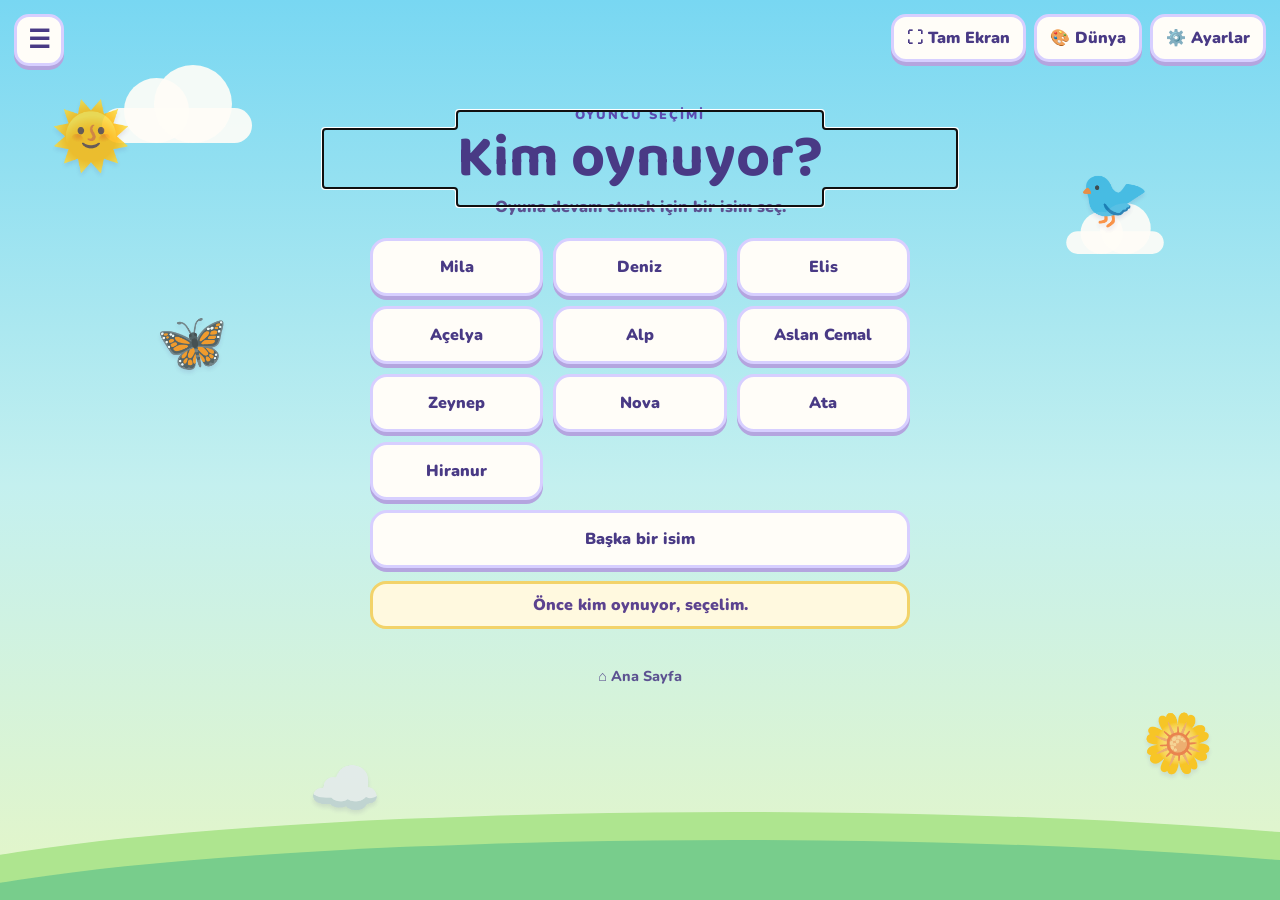
==== index.html @ 05a5575e "Sprint 8.5 Completion Summary Sprint 8.5 Completion Summary Sprint 8.5 tamamen tamamlandı. Değiştiri" ====
<!doctype html>
<html lang="tr">
  <head>
    <meta charset="UTF-8" />
    <meta name="viewport" content="width=device-width, initial-scale=1.0" />
    <meta name="theme-color" content="#7c5ce0" />
    <title>Mila Oyun Merkezi | Çocuklar İçin Eğitici Oyunlar</title>
    <meta name="description" content="Mila Oyun Merkezi; çocuklar için sayılar, renkler, İngilizce kelimeler, dikkat, hafıza ve mantık oyunları sunan güvenli ve eğitici bir tarayıcı oyunudur." />
    <meta name="robots" content="index, follow, max-image-preview:large" />
    <link rel="canonical" href="https://mila-game-center.vercel.app/" />
    <link rel="icon" href="/favicon.svg" type="image/svg+xml" />
    <meta property="og:type" content="website" />
    <meta property="og:locale" content="tr_TR" />
    <meta property="og:site_name" content="Mila Oyun Merkezi" />
    <meta property="og:title" content="Mila Oyun Merkezi | Çocuklar İçin Eğitici Oyunlar" />
    <meta property="og:description" content="Çocuklar için sayılar, renkler, İngilizce, dikkat, hafıza ve mantık oyunları." />
    <meta property="og:url" content="https://mila-game-center.vercel.app/" />
    <meta property="og:image" content="https://mila-game-center.vercel.app/og-image.png" />
    <meta property="og:image:width" content="1200" />
    <meta property="og:image:height" content="630" />
    <meta property="og:image:alt" content="Mila Oyun Merkezi çocuklar için eğitici oyun ekranı" />
    <meta name="twitter:card" content="summary_large_image" />
    <meta name="twitter:title" content="Mila Oyun Merkezi | Çocuklar İçin Eğitici Oyunlar" />
    <meta name="twitter:description" content="Çocuklar için eğlenceli, güvenli ve eğitici tarayıcı oyunları." />
    <meta name="twitter:image" content="https://mila-game-center.vercel.app/og-image.png" />
    <meta name="twitter:image:alt" content="Mila Oyun Merkezi çocuklar için eğitici oyun ekranı" />
    <link rel="preconnect" href="https://fonts.googleapis.com" />
    <link rel="preconnect" href="https://fonts.gstatic.com" crossorigin />
    <link href="https://fonts.googleapis.com/css2?family=Baloo+2:wght@500;600;700;800&family=Nunito:wght@600;700;800;900&display=swap" rel="stylesheet" />
    <link rel="stylesheet" href="styles.css?v=8.5.4" />
    <script type="application/ld+json">
      {
        "@context": "https://schema.org",
        "@type": "WebApplication",
        "name": "Mila Oyun Merkezi",
        "url": "https://mila-game-center.vercel.app/",
        "applicationCategory": "EducationalApplication",
        "operatingSystem": "Any",
        "inLanguage": "tr",
        "description": "Çocuklar için sayılar, renkler, İngilizce, dikkat, hafıza ve mantık oyunları sunan eğitici tarayıcı uygulaması.",
        "isAccessibleForFree": true,
        "audience": {
          "@type": "PeopleAudience",
          "suggestedMinAge": 4,
          "suggestedMaxAge": 7
        }
      }
    </script>
  </head>
  <body>
    <main class="game-shell" data-world-theme="sunny">
      <div class="cloud cloud-one" aria-hidden="true"></div><div class="cloud cloud-two" aria-hidden="true"></div>
      <div class="world-decorations" aria-hidden="true">
        <span class="world-decoration world-decoration-one"></span>
        <span class="world-decoration world-decoration-two"></span>
        <span class="world-decoration world-decoration-three"></span>
        <span class="world-decoration world-decoration-four"></span>
        <span class="world-decoration world-decoration-five"></span>
      </div>
      <button id="menu-button" class="menu-button global-control-button" type="button" aria-label="Oyun menüsünü aç" aria-expanded="false" aria-controls="game-menu">☰</button>
      <div class="top-right-controls" aria-label="Uygulama kontrolleri">
        <button id="fullscreen-button" class="global-control-button" type="button"><span aria-hidden="true">⛶</span> <span class="control-label">Tam Ekran</span></button>
        <button id="world-theme-button" class="global-control-button world-theme-button" type="button" aria-haspopup="dialog" aria-expanded="false" aria-controls="world-theme-panel" aria-label="Oyun Dünyasını seç"><span aria-hidden="true">🎨</span> <span class="control-label">Dünya</span></button>
        <button id="settings-button" class="global-control-button" type="button"><span aria-hidden="true">⚙️</span> <span class="control-label">Ayarlar</span></button>
      </div>
      <nav id="game-menu" class="game-menu hidden" aria-label="Oyun menüsü">
        <button type="button" data-menu-target="home">Ana Sayfa</button>
        <button type="button" data-menu-target="learning">🧭 Öğren</button>
        <button type="button" data-menu-target="mini-games">🎮 Mini Oyunlar</button>
        <button type="button" data-menu-target="learning-path">🗺️ Öğrenme Yolu</button>
        <button type="button" data-menu-target="rewards">🏆 Kazandıklarım</button>
        <button type="button" data-menu-target="players">👤 Oyuncu Değiştir</button>
      </nav>
      <section id="welcome-screen" class="screen welcome-screen" aria-labelledby="welcome-title">
        <div class="mascot" aria-hidden="true"><span class="ear ear-left"></span><span class="ear ear-right"></span><span class="face"><span class="eye"></span><span class="eye"></span><span class="smile"></span></span></div>
        <p class="eyebrow">OYUN MERKEZİ</p>
        <h1 id="welcome-title" tabindex="-1">Mila <span>Oyun Merkezi</span></h1>
        <p class="welcome-copy">Bugün ne yapmak istersin?</p>
        <section class="selected-player-card" aria-labelledby="selected-player-summary">
          <strong id="selected-player-summary" role="status">Henüz bir oyuncu seçilmedi</strong>
          <button id="home-player-change-button" class="compact-action-button" type="button">Oyuncu Değiştir</button>
        </section>
        <section id="daily-goal-card" class="daily-goal-card hidden" aria-labelledby="daily-goal-title">
          <div class="daily-mission-heading"><strong id="daily-goal-title">☀️ Günün Görevleri</strong><span id="daily-goal-progress">0 / 3 tamamlandı</span></div>
          <div id="daily-mission-list" class="daily-mission-list"></div>
        </section>
        <div class="home-navigation-grid" aria-label="Oyun Merkezi bölümleri">
          <button class="home-navigation-card learn-card" type="button" data-home-target="learning"><strong>🧭 Öğren</strong><span>Yeni şeyler keşfet</span></button>
          <button class="home-navigation-card games-card" type="button" data-home-target="mini-games"><strong>🎮 Mini Oyunlar</strong><span>Eğlenceli oyunlar oyna</span></button>
          <button class="home-navigation-card path-card" type="button" data-home-target="learning-path"><strong>🗺️ Öğrenme Yolu</strong><span>Adım adım ilerle</span></button>
          <button class="home-navigation-card rewards-card" type="button" data-home-target="rewards"><strong>🏆 Kazandıklarım</strong><span>Ödüllerine bak</span></button>
        </div>
        <section class="home-about" aria-labelledby="home-about-title">
          <h2 id="home-about-title">Mila Oyun Merkezi Nedir?</h2>
          <p>Mila Oyun Merkezi; çocukların sayıları, renkleri, şekilleri, İngilizce kelimeleri, dikkat ve mantık becerilerini eğlenceli oyunlarla geliştirmesine yardımcı olan bir öğrenme alanıdır.</p>
          <p>Tarayıcıda çalışan çocuk dostu mini oyunlar, sosyal medya veya video platformuna ihtiyaç duymadan aktif ve eğitici oyun zamanı sunar.</p>
        </section>
        <button id="welcome-sound-button" class="sound-button" type="button" aria-label="Hoş geldin mesajını tekrar dinle">🔊 Dinle</button>
      </section>

      <section id="player-selection-screen" class="screen focused-app-screen hidden" aria-labelledby="player-selection-title">
        <p class="eyebrow">OYUNCU SEÇİMİ</p>
        <h2 id="player-selection-title" tabindex="-1">Kim oynuyor?</h2>
        <p class="app-view-copy">Oyuna devam etmek için bir isim seç.</p>
        <section class="player-selection" aria-label="Oyuncu seçimi">
          <div class="player-options" aria-label="Oyuncu seçimi">
            <button class="player-button" type="button" data-player-name="Mila" aria-pressed="false">Mila</button>
            <button class="player-button" type="button" data-player-name="Deniz" aria-pressed="false">Deniz</button>
            <button class="player-button" type="button" data-player-name="Elis" aria-pressed="false">Elis</button>
            <button class="player-button" type="button" data-player-name="Açelya" aria-pressed="false">Açelya</button>
            <button class="player-button" type="button" data-player-name="Alp" aria-pressed="false">Alp</button>
            <button class="player-button" type="button" data-player-name="Aslan Cemal" aria-pressed="false">Aslan Cemal</button>
            <button class="player-button" type="button" data-player-name="Zeynep" aria-pressed="false">Zeynep</button>
            <button class="player-button" type="button" data-player-name="Nova" aria-pressed="false">Nova</button>
            <button class="player-button" type="button" data-player-name="Ata" aria-pressed="false">Ata</button>
            <button class="player-button" type="button" data-player-name="Hiranur" aria-pressed="false">Hiranur</button>
            <button id="custom-player-button" class="player-button custom-player-button" type="button" aria-pressed="false">Başka bir isim</button>
          </div>
          <p id="player-selection-guidance" class="player-selection-guidance hidden" role="status">Önce kim oynuyor, seçelim.</p>
          <label id="custom-player-label" class="custom-player-label hidden" for="custom-player-name">İsmini yaz</label>
          <input id="custom-player-name" class="custom-player-input hidden" type="text" maxlength="20" autocomplete="name" />
          <button id="custom-player-confirm-button" class="primary-button custom-player-confirm hidden" type="button" disabled>Bu isimle devam et</button>
        </section>
        <button id="player-selection-home-button" class="sound-button view-home-button" type="button">⌂ Ana Sayfa</button>
      </section>

      <section id="learning-center-screen" class="screen focused-app-screen hidden" aria-labelledby="learning-center-title">
        <p class="eyebrow">ÖĞRENME MERKEZİ</p>
        <h2 id="learning-center-title" tabindex="-1">🧭 Öğren</h2>
        <p class="app-view-copy">Nasıl öğrenmek istediğini seç.</p>
        <button id="learning-path-button" class="learning-path-entry-button" type="button"><strong>🗺️ Öğrenme Yolu</strong><span>Adım adım keşfet!</span></button>
        <div class="mode-selection" aria-label="Oyun modu seçimi">
          <section class="game-mode-section" aria-labelledby="learning-modes-title">
            <h2 id="learning-modes-title">Öğrenme Modları</h2>
            <div class="mode-card-grid learning-modes-grid">
              <button id="learning-mode-button" class="mode-button" type="button" aria-pressed="true"><strong>Öğrenme Modu</strong><span>Önce bütün seçenekleri dinle, sonra cevapla.</span></button>
              <button id="quick-mode-button" class="mode-button" type="button" aria-pressed="false"><strong>Hızlı Oyun</strong><span>Soruyu dinle, cevabı biliyorsan hemen seç.</span></button>
            </div>
          </section>
        </div>
        <section id="category-pack-selection" class="category-pack-selection" aria-labelledby="category-pack-title">
          <h2 id="category-pack-title">Ne oynayalım?</h2>
          <div class="category-pack-options" aria-label="Kategori paketi seçimi">
            <button class="category-pack-button" type="button" data-category-pack="mixed" aria-pressed="true">Karışık</button>
            <button class="category-pack-button" type="button" data-category-pack="words" aria-pressed="false">Kelimeler</button>
            <button class="category-pack-button" type="button" data-category-pack="colors-shapes" aria-pressed="false">Renkler ve Şekiller</button>
            <button class="category-pack-button" type="button" data-category-pack="numbers" aria-pressed="false">Sayılar</button>
            <button class="category-pack-button" type="button" data-category-pack="custom" aria-pressed="false">Özel</button>
          </div>
          <section id="custom-category-browser" class="custom-category-browser hidden" aria-labelledby="custom-category-heading">
            <div class="custom-category-summary">
              <strong id="custom-category-heading">Kategorilerini seç</strong>
              <span id="custom-category-count" role="status">0 kategori seçildi</span>
              <button id="custom-category-reset-button" type="button">Seçimi Temizle</button>
            </div>
            <div id="category-group-tabs" class="category-group-tabs" role="tablist" aria-label="Kategori grupları"></div>
            <div id="custom-category-options" class="custom-category-options" role="tabpanel" aria-live="polite" aria-label="Özel kategori seçimi"></div>
          </section>
        </section>
        <button id="start-button" class="primary-button learning-start-button" type="button" disabled>Hadi başlayalım <span aria-hidden="true">✦</span></button>
        <button id="learning-center-home-button" class="sound-button view-home-button" type="button">⌂ Ana Sayfa</button>
      </section>

      <section id="mini-games-screen" class="screen focused-app-screen hidden" aria-labelledby="mini-games-title">
        <p class="eyebrow">MİNİ OYUNLAR</p>
        <h2 id="mini-games-title" tabindex="-1">🎮 Mini Oyunlar</h2>
        <p class="app-view-copy">Oynamak istediğin oyunu seç.</p>
        <section class="game-mode-section mini-games-section" aria-label="Mini oyun seçimi">
          <div class="mode-card-grid mini-games-grid">
            <button id="matching-mode-button" class="mode-button matching-mode-button" type="button"><strong>🧩 Eşini Bul</strong><span>Kartları aç ve aynı olanları bul.</span></button>
            <button id="listening-mode-button" class="mode-button listening-mode-button" type="button"><strong>👂 Dinle ve Seç</strong><span>Kelimeyi dinle, doğru resmi seç.</span></button>
            <button id="number-match-mode-button" class="mode-button number-match-mode-button" type="button"><strong>🔢 Sayıyı Bul</strong><span>Sayıyı dinle, doğru rakamı seç.</span></button>
            <button id="color-match-mode-button" class="mode-button color-match-mode-button" type="button"><strong>🎨 Rengi Bul</strong><span>Rengi dinle ya da oku, doğru kartı seç.</span></button>
            <button id="sorting-mode-button" class="mode-button sorting-mode-button" type="button"><strong>🧺 Grupla</strong><span>Nesneleri doğru kutuya yerleştir.</span></button>
            <button id="missing-item-mode-button" class="mode-button" type="button" aria-label="Hangisi Eksik oyununu aç"><strong>🫣 Hangisi Eksik?</strong><span>Resimlere dikkat et, kaybolanı bul.</span></button>
            <button id="shadow-mode-button" class="mode-button" type="button" aria-label="Gölgesini Bul oyununu aç"><strong>🌑 Gölgesini Bul</strong><span>Resmi doğru gölgesiyle eşleştir.</span></button>
            <button id="initial-letter-mode-button" class="mode-button" type="button" aria-label="İlk Harfi Bul oyununu aç"><strong>🔤 İlk Harfi Bul</strong><span>Kelimeyi dinle, ilk harfini seç.</span></button>
            <button id="sound-memory-mode-button" class="mode-button" type="button" aria-label="Ses Hafızası oyununu aç"><strong>🎧 Ses Hafızası</strong><span>Sesleri dinle ve aynı olanları eşleştir.</span></button>
            <button id="puzzle-mode-button" class="mode-button" type="button" aria-label="Yapboz oyununu aç"><strong>🧩 Yapboz</strong><span>Parçaları birleştir, resmi tamamla.</span></button>
          </div>
        </section>
        <button id="mini-games-home-button" class="sound-button view-home-button" type="button">⌂ Ana Sayfa</button>
      </section>

      <section id="learning-path-screen" class="screen learning-path-screen hidden" aria-live="polite" aria-labelledby="learning-path-title">
        <p class="eyebrow">ADIM ADIM ÖĞREN</p>
        <h2 id="learning-path-title" tabindex="-1">🗺️ Öğrenme Yolu</h2>
        <p id="learning-path-guidance" class="learning-path-copy">Bir bölüm seç ve öğrenmeye başla!</p>
        <p id="learning-path-recommendation" class="learning-path-recommendation" role="status"></p>
        <div id="learning-path-group-tabs" class="learning-path-group-tabs" role="tablist" aria-label="Öğrenme Yolu grupları"></div>
        <section class="learning-path-group-card" aria-labelledby="learning-path-group-title">
          <div class="learning-path-group-heading">
            <button id="learning-path-previous-group" class="learning-path-group-navigation" type="button" aria-label="Önceki Öğrenme Yolu grubu">‹</button>
            <div>
              <span id="learning-path-group-icon" class="learning-path-group-icon" aria-hidden="true">🌟</span>
              <h3 id="learning-path-group-title" tabindex="-1">İlk Keşifler</h3>
              <p id="learning-path-group-description">Renkleri, şekilleri, sayıları ve harfleri keşfet.</p>
              <p id="learning-path-group-progress" class="learning-path-group-progress">0 / 4 hazır bölüm tamamlandı</p>
            </div>
            <button id="learning-path-next-group" class="learning-path-group-navigation" type="button" aria-label="Sonraki Öğrenme Yolu grubu">›</button>
          </div>
          <div id="learning-path-stages" class="learning-path-stages" role="tabpanel" aria-labelledby="learning-path-group-title"></div>
        </section>
        <button id="learning-path-home-button" class="sound-button learning-path-home-button" type="button">⌂ Ana Sayfa</button>
      </section>

      <section id="quiz-screen" class="screen quiz-screen hidden" aria-live="polite" tabindex="-1">
        <div id="game-mascot" class="game-mascot" aria-hidden="true">
          <span class="mascot-hand mascot-hand-left">✋</span>
          <span class="mascot-character">🐻</span>
          <span class="mascot-hand mascot-hand-right">✋</span>
        </div>
        <header class="quiz-header">
          <div class="progress-wrap">
            <div class="progress-label"><span id="question-count">Soru 1</span><span id="score">⭐ 0</span></div>
            <div class="progress-bar" aria-label="10 soruluk tur ilerlemesi"><span id="progress-fill"></span></div>
            <p id="streak" class="streak" aria-live="polite">🔥 Seri: 0</p>
          </div>
          <button id="home-button" class="game-destination-button" type="button">⌂ Ana Sayfa</button>
          <button id="pause-button" class="icon-button pause-button" type="button" aria-label="Oyunu duraklat">⏸</button>
        </header>
        <div id="category-pill" class="category-pill">Renkler</div>
        <button id="question-sound-button" class="replay-button" type="button" aria-label="Soruyu tekrar dinle"><span aria-hidden="true">🔊</span> Tekrar Dinle</button>
        <div class="question-card">
          <div id="question-visual" class="question-visual" aria-hidden="true"></div>
          <div id="celebration" class="celebration" aria-hidden="true"></div>
          <p id="question-prompt" class="question-prompt">What color is this?</p>
        </div>
        <div id="answers" class="answers" aria-label="Cevap seçenekleri"></div>
        <p id="feedback" class="feedback" role="status"></p>
        <button id="next-button" class="primary-button next-button hidden" type="button">Sonraki soru <span aria-hidden="true">→</span></button>
      </section>

      <section id="number-learning-screen" class="screen number-learning-screen hidden" aria-live="polite" aria-labelledby="number-learning-title" tabindex="-1">
        <header class="matching-header number-learning-header">
          <div><p class="eyebrow">SAYILAR DÜNYASI</p><h2 id="number-learning-title" tabindex="-1">Sayıları keşfet!</h2></div>
          <button id="number-learning-path-button" class="game-destination-button" type="button">🗺️ Öğrenme Yolu</button>
          <button id="number-learning-pause-button" class="icon-button" type="button" aria-label="Oyunu duraklat">⏸</button>
        </header>
        <div class="number-learning-progress">
          <strong id="number-learning-progress-label">1 / 10</strong>
          <span class="progress-bar" aria-hidden="true"><i id="number-learning-progress-fill"></i></span>
          <span id="number-learning-score">⭐ 0</span>
        </div>
        <button id="number-learning-listen-button" class="replay-button" type="button" aria-label="Yönergeyi tekrar dinle"><span aria-hidden="true">🔊</span> Tekrar Dinle</button>
        <p id="number-learning-prompt" class="number-learning-prompt"></p>
        <div id="number-learning-visual" class="number-learning-visual"></div>
        <div id="number-learning-support-actions" class="number-learning-support-actions">
          <button id="number-learning-combine-button" class="sound-button hidden" type="button">🤝 Birleştir</button>
          <button id="number-learning-help-button" class="sound-button hidden" type="button">🧸 Nesnelerle Göster</button>
          <button id="number-learning-count-button" class="sound-button hidden" type="button" aria-pressed="false">👆 Birlikte Say</button>
        </div>
        <div id="number-learning-answers" class="number-learning-answers" aria-label="Cevap seçenekleri"></div>
        <button id="number-learning-check-button" class="primary-button hidden" type="button">Kontrol Et</button>
        <p id="number-learning-feedback" class="matching-feedback" role="status"></p>
      </section>

      <section id="logic-attention-screen" class="screen logic-attention-screen hidden" aria-live="polite" aria-labelledby="logic-attention-title" tabindex="-1">
        <header class="matching-header logic-attention-header">
          <div><p id="logic-attention-eyebrow" class="eyebrow">DÜŞÜN VE BUL</p><h2 id="logic-attention-title" tabindex="-1">Dikkatle bak!</h2></div>
          <button id="logic-attention-path-button" class="game-destination-button" type="button">🗺️ Öğrenme Yolu</button>
          <button id="logic-attention-pause-button" class="icon-button" type="button" aria-label="Oyunu duraklat">⏸</button>
        </header>
        <div class="number-learning-progress logic-attention-progress">
          <strong id="logic-attention-progress-label">1 / 8</strong>
          <span class="progress-bar" aria-hidden="true"><i id="logic-attention-progress-fill"></i></span>
          <span id="logic-attention-score">⭐ 0</span>
        </div>
        <button id="logic-attention-listen-button" class="replay-button" type="button" aria-label="Yönergeyi tekrar dinle"><span aria-hidden="true">🔊</span> Tekrar Dinle</button>
        <p id="logic-attention-prompt" class="number-learning-prompt" tabindex="-1"></p>
        <div id="logic-attention-visual" class="logic-attention-visual"></div>
        <div id="logic-attention-choices" class="logic-attention-choices" aria-label="Cevap seçenekleri"></div>
        <div id="logic-attention-actions" class="logic-attention-actions">
          <button id="logic-attention-ready-button" class="primary-button hidden" type="button">Hazırım</button>
          <button id="logic-attention-check-button" class="primary-button hidden" type="button">Kontrol Et</button>
          <button id="logic-attention-restart-button" class="sound-button hidden" type="button">Baştan Başla</button>
        </div>
        <p id="logic-attention-feedback" class="matching-feedback" role="status" aria-live="polite"></p>
      </section>

      <section id="matching-screen" class="screen matching-screen hidden" aria-live="polite" aria-labelledby="matching-title">
        <header class="matching-header">
          <div><p class="eyebrow">EŞİNİ BUL</p><h2 id="matching-title">Aynı kartları bul!</h2></div>
          <button id="matching-home-button" class="game-destination-button" type="button">🎮 Oyunlar</button>
          <button id="matching-pause-button" class="icon-button" type="button" aria-label="Oyunu duraklat">⏸</button>
        </header>
        <div id="matching-category-selection" class="matching-category-selection">
          <p>Hangi kartlarla oynayalım?</p>
          <div id="matching-category-options" class="matching-category-options" aria-label="Eşini Bul kategorileri"></div>
        </div>
        <div id="matching-game-area" class="hidden">
          <p id="matching-category-label" class="category-pill"></p>
          <p id="matching-feedback" class="matching-feedback">İki kartı aç.</p>
          <div class="matching-board-wrap"><div id="matching-celebration" class="celebration" aria-hidden="true"></div><div id="matching-cards" class="matching-cards" aria-label="Eşleştirme kartları"></div></div>
          <div id="matching-completion-actions" class="matching-completion-actions hidden">
            <p id="matching-completion-time"></p>
            <button id="matching-replay-button" class="primary-button" type="button">Tekrar Oyna <span aria-hidden="true">↻</span></button>
            <button id="matching-categories-button" class="sound-button" type="button">Kategoriler</button>
          </div>
        </div>
      </section>

      <section id="listening-screen" class="screen listening-screen hidden" aria-live="polite" aria-labelledby="listening-title">
        <header class="matching-header">
          <div><p class="eyebrow">DİNLE VE SEÇ</p><h2 id="listening-title">Sesi dinle!</h2></div>
          <button id="listening-home-button" class="game-destination-button" type="button">🎮 Oyunlar</button>
          <button id="listening-pause-button" class="icon-button" type="button" aria-label="Oyunu duraklat">⏸</button>
        </header>
        <button id="listening-replay-button" class="replay-button" type="button" aria-label="Kelimeyi tekrar dinle"><span aria-hidden="true">🔊</span> Tekrar Dinle</button>
        <p id="listening-feedback" class="matching-feedback">Dinle ve doğru resmi seç.</p>
        <div class="listening-board-wrap"><div id="listening-celebration" class="celebration" aria-hidden="true"></div><div id="listening-cards" class="listening-cards" aria-label="Dinleme seçenekleri"></div></div>
      </section>

      <section id="number-match-screen" class="screen number-match-screen hidden" aria-live="polite" aria-labelledby="number-match-title">
        <header class="matching-header">
          <div><p class="eyebrow">SAYIYI BUL</p><h2 id="number-match-title">Sayıyı dinle!</h2></div>
          <button id="number-match-home-button" class="game-destination-button" type="button">🎮 Oyunlar</button>
          <button id="number-match-pause-button" class="icon-button" type="button" aria-label="Oyunu duraklat">⏸</button>
        </header>
        <button id="number-match-replay-button" class="replay-button" type="button" aria-label="Sayıyı tekrar dinle"><span aria-hidden="true">🔊</span> Tekrar Dinle</button>
        <p id="number-match-feedback" class="matching-feedback">Sayıyı dinle ve doğru rakamı seç.</p>
        <div class="number-match-board-wrap"><div id="number-match-celebration" class="celebration" aria-hidden="true"></div><div id="number-match-cards" class="number-match-cards" aria-label="Sayı seçenekleri"></div></div>
      </section>

      <section id="color-match-screen" class="screen color-match-screen hidden" aria-live="polite" aria-labelledby="color-match-title">
        <header class="matching-header">
          <div><p class="eyebrow">RENGİ BUL</p><h2 id="color-match-title">Doğru rengi bul!</h2></div>
          <button id="color-match-home-button" class="game-destination-button" type="button">🎮 Oyunlar</button>
          <button id="color-match-pause-button" class="icon-button" type="button" aria-label="Oyunu duraklat">⏸</button>
        </header>
        <button id="color-match-replay-button" class="replay-button" type="button" aria-label="Rengi tekrar dinle"><span aria-hidden="true">🔊</span> Tekrar Dinle</button>
        <div id="color-match-written-prompt" class="color-match-written-prompt hidden">
          <p id="color-match-prompt" class="color-match-prompt" aria-live="polite"></p>
          <button id="color-match-word-listen-button" class="color-match-word-listen-button" type="button" aria-label="Yazılı rengi dinle"><span aria-hidden="true">🔊</span> Dinle</button>
        </div>
        <p id="color-match-feedback" class="matching-feedback">Rengi dinle ve doğru kartı seç.</p>
        <div class="color-match-board-wrap"><div id="color-match-celebration" class="celebration" aria-hidden="true"></div><div id="color-match-cards" class="color-match-cards" aria-label="Renk seçenekleri"></div></div>
      </section>

      <section id="sorting-screen" class="screen sorting-screen hidden" aria-live="polite" aria-labelledby="sorting-title">
        <header class="matching-header">
          <div><p class="eyebrow">GRUPLA</p><h2 id="sorting-title">Nereye ait?</h2></div>
          <button id="sorting-home-button" class="game-destination-button" type="button">🎮 Oyunlar</button>
          <button id="sorting-pause-button" class="icon-button" type="button" aria-label="Oyunu duraklat">⏸</button>
        </header>
        <p id="sorting-feedback" class="matching-feedback">Bir nesneye dokun, sonra kutusuna dokun. İstersen sürükle.</p>
        <div class="sorting-board-wrap">
          <div id="sorting-celebration" class="celebration" aria-hidden="true"></div>
          <div id="sorting-items" class="sorting-items" aria-label="Gruplanacak nesneler"></div>
          <div id="sorting-destinations" class="sorting-destinations" aria-label="Kategori kutuları"></div>
        </div>
      </section>

      <section id="new-mini-game-screen" class="screen new-mini-game-screen hidden" aria-live="polite" aria-labelledby="new-mini-game-title">
        <header class="matching-header new-mini-game-header">
          <div><p id="new-mini-game-eyebrow" class="eyebrow">MİNİ OYUN</p><h2 id="new-mini-game-title" tabindex="-1">Haydi oynayalım!</h2></div>
          <button id="new-mini-game-home-button" class="game-destination-button" type="button">🎮 Oyunlar</button>
          <button id="new-mini-game-pause-button" class="icon-button" type="button" aria-label="Oyunu duraklat">⏸</button>
        </header>
        <div id="new-mini-game-setup" class="new-mini-game-setup hidden"></div>
        <div id="new-mini-game-area">
          <div class="new-mini-game-progress"><strong id="new-mini-game-progress-label"></strong><span aria-hidden="true"><i id="new-mini-game-progress-fill"></i></span></div>
          <p id="new-mini-game-prompt" class="new-mini-game-prompt"></p>
          <button id="new-mini-game-listen-button" class="replay-button hidden" type="button"><span aria-hidden="true">🔊</span> Tekrar Dinle</button>
          <div id="new-mini-game-visual" class="new-mini-game-visual" aria-hidden="true"></div>
          <div id="new-mini-game-choices" class="new-mini-game-choices"></div>
          <p id="new-mini-game-feedback" class="matching-feedback" role="status"></p>
        </div>
        <div id="new-mini-game-completion" class="new-mini-game-completion hidden">
          <div class="new-mini-game-completion-icon" aria-hidden="true">🎉</div>
          <h3>Harika, tamamladın!</h3>
          <p id="new-mini-game-completion-copy"></p>
          <button id="new-mini-game-replay-button" class="primary-button" type="button">Tekrar Oyna <span aria-hidden="true">↻</span></button>
          <button id="new-mini-game-change-button" class="sound-button hidden" type="button"></button>
          <button id="new-mini-game-completion-home-button" class="sound-button" type="button">🎮 Oyunlar</button>
        </div>
      </section>

      <section id="summary-screen" class="screen summary-screen hidden" aria-live="polite" aria-labelledby="summary-title">
        <div class="summary-sparkles" aria-hidden="true">✨ ⭐ ✨</div>
        <p class="eyebrow">20 SORULUK MACERA</p>
        <h2 id="summary-title">Harika!</h2>
        <p class="summary-copy">Bugün çok güzel öğrendin!</p>
        <div id="learning-path-completion" class="learning-path-completion hidden">
          <span id="learning-path-completion-icon" class="learning-path-completion-icon" aria-hidden="true">🎨</span>
          <strong id="learning-path-completion-stage">Renkler bölümünü tamamladın!</strong>
          <p id="learning-path-completion-participation">20 soruyu tamamladın</p>
          <small id="learning-path-completion-correct">0 doğru cevap</small>
        </div>
        <div id="summary-stats" class="summary-stats">
          <div class="summary-stat"><span aria-hidden="true">⭐</span><strong id="summary-stars">0</strong><small>Yıldız</small></div>
          <div class="summary-stat"><span aria-hidden="true">🎉</span><strong id="summary-correct">0</strong><small>Doğru cevap</small></div>
          <div class="summary-stat"><span aria-hidden="true">🔥</span><strong id="summary-streak">0</strong><small>En iyi seri</small></div>
          <div class="summary-stat category-stat"><span aria-hidden="true">💜</span><strong id="summary-category">-</strong><small>Favori kategori</small></div>
        </div>
        <div class="summary-actions">
          <button id="learning-path-return-button" class="primary-button learning-path-return-button hidden" type="button">Öğrenme Yoluna Dön</button>
          <button id="play-again-button" class="primary-button" type="button">Yeniden oyna <span aria-hidden="true">↻</span></button>
          <button id="learning-path-next-button" class="primary-button learning-path-next-button hidden" type="button"><strong>Sıradaki Bölüm</strong><span id="learning-path-next-label"></span></button>
        </div>
      </section>

      <section id="balloon-bonus" class="screen balloon-bonus hidden" aria-labelledby="balloon-title">
        <button id="bonus-home-button" class="game-destination-button bonus-home-button" type="button">⌂ Ana Sayfa</button>
        <button id="bonus-pause-button" class="icon-button bonus-pause-button" type="button" aria-label="Oyunu duraklat">⏸</button>
        <p id="bonus-eyebrow" class="eyebrow">KISA BONUS</p>
        <h2 id="balloon-title" tabindex="-1">Balon Bonusu</h2>
        <p id="balloon-target" class="balloon-target">Hazır mısın?</p>
        <div id="balloons" class="bonus-activity" aria-label="Bonus etkinliği"></div>
        <p id="bonus-feedback" class="bonus-feedback" role="status" aria-live="polite"></p>
        <button id="bonus-continue-button" class="primary-button hidden" type="button">Devam Et</button>
      </section>

      <div id="reward-popup" class="reward-popup hidden" role="status" aria-live="polite">
        <span id="reward-sticker" class="reward-sticker" aria-hidden="true">⭐</span>
        <p>Yeni sticker!</p>
      </div>
      <div id="achievement-popup" class="achievement-popup hidden" role="status" aria-live="polite">
        <span id="achievement-popup-icon" class="achievement-popup-icon" aria-hidden="true">⭐</span>
        <p>Yeni başarı!</p>
        <strong id="achievement-popup-title"></strong>
      </div>
      <div id="daily-goal-popup" class="daily-goal-popup hidden" role="status" aria-live="polite">
        <span aria-hidden="true">☀️</span><strong id="daily-goal-popup-title">Günün görevi tamamlandı!</strong>
      </div>
      <section id="world-theme-panel" class="world-theme-modal hidden" role="dialog" aria-modal="true" aria-labelledby="world-theme-title" aria-describedby="world-theme-guidance">
        <div class="world-theme-panel">
          <button id="world-theme-close" class="world-theme-close" type="button" aria-label="Oyun Dünyası seçimini kapat">×</button>
          <p class="eyebrow">OYUN DÜNYASI</p>
          <h2 id="world-theme-title" tabindex="-1">Oyun Dünyası</h2>
          <p id="world-theme-guidance" class="world-theme-guidance">Bugün hangi dünyada oynayalım?</p>
          <div id="world-theme-options" class="world-theme-options" role="group" aria-label="Oyun Dünyaları"></div>
          <p id="world-theme-status" class="sr-only" role="status" aria-live="polite"></p>
          <button id="world-theme-confirm" class="primary-button world-theme-confirm" type="button">Bu Dünyada Oyna</button>
        </div>
      </section>
      <section id="pause-overlay" class="pause-overlay hidden" role="dialog" aria-modal="true" aria-labelledby="pause-title">
        <div class="pause-card">
          <span aria-hidden="true">⏸</span>
          <h2 id="pause-title">Oyun duraklatıldı</h2>
          <button id="resume-button" class="primary-button resume-button" type="button" aria-label="Oyuna devam et">Devam Et</button>
        </div>
      </section>
      <section id="parent-dashboard" class="parent-dashboard hidden" role="dialog" aria-modal="true" aria-labelledby="parent-dashboard-title">
        <div class="parent-dashboard-card">
          <button id="parent-dashboard-close" class="parent-dashboard-close" type="button" aria-label="Ayarları kapat">×</button>
          <p class="eyebrow">AYARLAR VE EBEVEYN ÖZETİ</p>
          <h2 id="parent-dashboard-title">Öğrenme özeti</h2>
          <div class="parent-stats">
            <p><span>Oyun süresi</span><strong id="parent-play-time">0 dk</strong></p>
            <p><span>Cevaplanan soru</span><strong id="parent-questions">0</strong></p>
            <p><span>Doğru cevap</span><strong id="parent-correct">0</strong></p>
            <p><span>Favori kategori</span><strong id="parent-category">-</strong></p>
            <p><span>En iyi seri</span><strong id="parent-streak">0</strong></p>
          </div>
          <div class="parent-difficult"><span>Birlikte tekrar edilebilecek kelimeler</span><strong id="parent-difficult-words">Henüz yok</strong></div>
          <section class="audio-settings" aria-labelledby="audio-settings-title">
            <h3 id="audio-settings-title">🔊 Ses</h3>
            <p id="speech-unsupported-message" class="audio-support-message hidden">Bu tarayıcı sesli yönergeleri desteklemiyor. Oyun görsel olarak kullanılabilir.</p>
            <div class="audio-setting-grid">
              <label class="audio-setting-row" for="speech-enabled-setting"><span>Sesli Yönergeler</span><select id="speech-enabled-setting"><option value="true">Açık</option><option value="false">Kapalı</option></select></label>
              <label class="audio-setting-row" for="speech-rate-setting"><span>Konuşma Hızı</span><select id="speech-rate-setting"><option value="slow">Yavaş</option><option value="normal">Normal</option><option value="fast">Hızlı</option></select></label>
              <label id="turkish-voice-row" class="audio-setting-row" for="turkish-voice-setting"><span>Türkçe Ses</span><select id="turkish-voice-setting"><option value="auto">Otomatik</option></select></label>
              <label id="english-voice-row" class="audio-setting-row" for="english-voice-setting"><span>İngilizce Ses</span><select id="english-voice-setting"><option value="auto">Otomatik</option></select></label>
              <label class="audio-setting-row" for="sound-effects-setting"><span>Oyun Sesleri</span><select id="sound-effects-setting"><option value="true">Açık</option><option value="false">Kapalı</option></select></label>
              <label class="audio-setting-row" for="audio-volume-setting"><span>Ses Seviyesi</span><select id="audio-volume-setting"><option value="low">Düşük</option><option value="normal">Normal</option><option value="high">Yüksek</option></select></label>
            </div>
            <div class="audio-preview-actions">
              <button id="turkish-voice-preview" class="sound-button" type="button">🔊 Türkçe Sesi Dene</button>
              <button id="english-voice-preview" class="sound-button" type="button">🔊 İngilizce Sesi Dene</button>
            </div>
          </section>
        </div>
      </section>
      <section id="achievements-modal" class="achievements-modal hidden" role="dialog" aria-modal="true" aria-labelledby="achievements-modal-title">
        <div class="achievements-modal-card">
          <button id="achievements-modal-close" class="parent-dashboard-close" type="button" aria-label="Kapat">×</button>
          <p class="eyebrow">KAZANDIKLARIM</p>
          <h2 id="achievements-modal-title">Ödül Odası</h2>
          <section class="rewards-section" aria-labelledby="achievements-section-title">
            <h3 id="achievements-section-title">🏅 Rozetler</h3>
            <div id="achievements-list" class="achievements-list"></div>
          </section>
          <section class="rewards-section" aria-labelledby="stars-section-title">
            <h3 id="stars-section-title">⭐ Yıldızlar</h3>
            <div class="rewards-stars-card"><span aria-hidden="true">⭐</span><strong id="rewards-star-count">0</strong><p>Harika gidiyorsun!</p></div>
          </section>
          <section class="rewards-section" aria-labelledby="stickers-section-title">
            <h3 id="stickers-section-title">🎁 Sticker Albümü</h3>
            <div id="stickers-list" class="stickers-list"></div>
          </section>
        </div>
      </section>
    </main>
    <script src="js/utils/random.js"></script>
    <script src="js/services/SpeechService.js?v=8.4"></script>
    <script src="js/services/AudioHelper.js?v=8.4"></script>
    <script src="js/services/AnimationHelper.js?v=6.6"></script>
    <script src="js/QuestionEngine.js?v=6.4"></script>
    <script src="js/NewMiniGames.js?v=8.1"></script>
    <script src="js/LearningCategories.js?v=8.2"></script>
    <script src="js/LogicAttention.js?v=8.3.5.1"></script>
    <script src="js/DailyConcepts.js?v=8.3.5.2"></script>
    <script src="js/LearningPath.js?v=8.3.6"></script>
    <script src="js/NumberLearning.js?v=8.3.5.3"></script>
    <script src="js/WorldThemes.js?v=1"></script>
    <script src="js/DailyMissions.js?v=8.5.1"></script>
    <script src="js/BonusManager.js?v=8.5.3"></script>
    <script src="data/offline-data.js"></script>
    <script src="app.js?v=8.5.3"></script>
  </body>
</html>
---- styles.css ----
:root { --ink:#30285a; --purple:#7c5ce0; --purple-dark:#6043ba; --yellow:#ffd75a; --mint:#67d7b5; --coral:#ff8b87; --white:#fffdf8; }
.mode-selection{max-width:540px;margin:20px auto 0}.game-mode-section+.game-mode-section{margin-top:22px}.game-mode-section h2{margin:0 0 10px;color:#5b4694;font-family:"Baloo 2",cursive;font-size:clamp(1.55rem,6vw,2rem);line-height:1;text-align:left}.mini-games-section h2{color:#356c74}.mode-card-grid{display:grid;grid-template-columns:repeat(2,minmax(0,1fr));gap:12px}.mode-button{min-height:112px;padding:14px 12px;border:3px solid #d7cfff;border-radius:20px;background:#fffdf8;color:#493a85;box-shadow:0 5px 0 #b4a5df;text-align:left;touch-action:manipulation}.mode-button strong{display:block;font-family:"Baloo 2",cursive;font-size:1.35rem;line-height:1}.mode-button span{display:block;margin-top:6px;font-size:.77rem;font-weight:900;line-height:1.2}.mode-button[aria-pressed="true"]{border-color:#7855d4;background:#eee7ff;box-shadow:0 5px 0 #7356bd}.mode-button:active{transform:translateY(4px);box-shadow:0 1px 0 #7356bd}.mini-games-grid .matching-mode-button,.mini-games-grid .listening-mode-button,.mini-games-grid .number-match-mode-button,.mini-games-grid .color-match-mode-button,.mini-games-grid .sorting-mode-button{grid-column:auto}@media(max-width:480px){.game-mode-section+.game-mode-section{margin-top:18px}.mode-card-grid{grid-template-columns:1fr}.mode-button{min-height:82px;text-align:center}.game-mode-section h2{text-align:center}}
.pause-button{font-size:1.15rem}.bonus-pause-button{position:absolute;top:20px;right:20px;z-index:2}.pause-overlay{position:fixed;inset:0;z-index:30;display:grid;place-items:center;padding:24px;background:rgba(48,37,91,.62);backdrop-filter:blur(5px)}.pause-overlay.hidden{display:none}.pause-card{width:min(100%,430px);padding:34px 24px 28px;text-align:center;border:4px solid #fff;border-radius:30px;background:#fffdf8;box-shadow:0 16px 0 rgba(55,42,105,.25)}.pause-card>span{display:block;font-size:4rem;line-height:1}.pause-card h2{margin:12px 0 24px;color:#493a85;font-family:"Baloo 2",cursive;font-size:clamp(2.2rem,9vw,3.5rem);line-height:.95}.resume-button{width:min(100%,310px);min-height:78px;font-size:1.3rem}
* { box-sizing:border-box; }
body { margin:0; min-height:100vh; color:var(--ink); font-family:"Nunito",sans-serif; background:#a9e7ee; overflow-x:hidden; }
button { font:inherit; cursor:pointer; }
.game-shell { min-height:100vh; padding:24px; display:grid; place-items:center; position:relative; overflow:hidden; background:linear-gradient(180deg,#b9edf2 0%,#d7f5e5 100%); }
.game-shell::after { content:""; width:135%; height:180px; position:absolute; bottom:-120px; left:-10%; background:#8ddc9f; border-radius:50% 50% 0 0; box-shadow:0 -28px 0 #b6eba0; }
.cloud { position:absolute; width:150px; height:35px; border-radius:30px; background:#fffdf8cc; }
.cloud::before,.cloud::after { content:""; position:absolute; background:inherit; border-radius:50%; bottom:0; }.cloud::before{width:65px;height:65px;left:22px}.cloud::after{width:78px;height:78px;right:20px}.cloud-one{top:12%;left:8%}.cloud-two{top:25%;right:7%;transform:scale(.65)}
.screen { width:min(100%,650px); min-width:0; position:relative; z-index:1; text-align:center; }
.hidden { display:none !important; }
.welcome-screen { padding:10px 14px 30px; }.eyebrow{margin:10px 0 5px;font-size:.8rem;font-weight:900;letter-spacing:2px;color:#6a54b6}.welcome-screen h1{font-family:"Baloo 2",cursive;font-size:clamp(3rem,10vw,5.4rem);line-height:.77;margin:0;color:#493a85;text-shadow:0 3px 0 #fff}.welcome-screen h1 span{color:var(--coral)}.welcome-copy{max-width:390px;margin:23px auto 27px;font-size:1.08rem;font-weight:800;line-height:1.45}.mascot{position:relative;width:120px;height:108px;margin:0 auto 2px}.face{display:flex;justify-content:space-evenly;align-items:center;position:absolute;inset:18px 3px 0;background:#ffd761;border:5px solid var(--ink);border-radius:48% 48% 43% 43%;box-shadow:inset 0 -11px 0 #f5bf4c}.ear{position:absolute;width:42px;height:52px;border:5px solid var(--ink);background:#ff9e9a;top:4px;border-radius:70% 25% 70% 25%;transform:rotate(-25deg)}.ear-left{left:7px}.ear-right{right:7px;transform:scaleX(-1) rotate(-25deg)}.eye{width:10px;height:15px;border-radius:50%;background:var(--ink)}.smile{position:absolute;bottom:19px;width:28px;height:14px;border-bottom:4px solid var(--ink);border-radius:50%}
.primary-button { border:0; color:white; background:var(--purple); border-radius:18px; padding:15px 24px 13px; font-weight:900; font-size:1.08rem; box-shadow:0 6px 0 var(--purple-dark); transition:transform .15s,box-shadow .15s; touch-action:manipulation; }.primary-button:active{transform:translateY(4px);box-shadow:0 2px 0 var(--purple-dark)}.sound-button{display:block;border:0;background:transparent;color:#5c5291;font-weight:800;margin:26px auto 0;font-size:.9rem}
.fullscreen-button{display:block;min-height:54px;margin:14px auto 0;padding:11px 22px;border:3px solid #d7cfff;border-radius:17px;background:#fffdf8;color:#493a85;font-weight:900;box-shadow:0 4px 0 #b4a5df;touch-action:manipulation}.fullscreen-button:active{transform:translateY(3px);box-shadow:0 1px 0 #7356bd}
.achievements-button{display:block;min-height:48px;margin:10px auto 0;padding:9px 18px;border:0;background:transparent;color:#5c5291;font-weight:900;font-size:1rem;touch-action:manipulation}
.player-selection{max-width:540px;margin:0 auto 22px}.player-selection h2{margin:0 0 12px;color:#493a85;font-family:"Baloo 2",cursive;font-size:1.65rem;line-height:1}.player-options{display:grid;grid-template-columns:repeat(2,1fr);gap:10px}.player-button{min-height:58px;padding:10px;border:3px solid #d7cfff;border-radius:17px;background:#fffdf8;color:#493a85;font-weight:900;box-shadow:0 4px 0 #b4a5df;touch-action:manipulation}.player-button[aria-pressed="true"]{border-color:#7855d4;background:#eee7ff;box-shadow:0 4px 0 #7356bd}.player-button:active{transform:translateY(3px);box-shadow:0 1px 0 #7356bd}.custom-player-button{grid-column:1/-1}.custom-player-input{width:min(100%,360px);margin:12px auto 0;border:3px solid #d7cfff;border-radius:15px;background:#fffdf8;color:#493a85;font:inherit;font-weight:800}.custom-player-label{display:block;font-size:.82rem;color:#5c5291}.custom-player-name{display:block;min-height:52px;padding:10px 14px;text-align:center}.primary-button:disabled{cursor:not-allowed;opacity:.62;box-shadow:0 4px 0 #9c91c1}
.category-pack-selection{max-width:540px;margin:22px auto 0}.category-pack-selection h2{margin:0 0 10px;color:#493a85;font-family:"Baloo 2",cursive;font-size:1.45rem;line-height:1}.category-pack-options,.custom-category-options{display:flex;flex-wrap:wrap;justify-content:center;gap:8px}.category-pack-button,.custom-category-button{min-height:46px;padding:8px 12px;border:3px solid #d7cfff;border-radius:15px;background:#fffdf8;color:#493a85;font-weight:900;box-shadow:0 3px 0 #b4a5df;touch-action:manipulation}.category-pack-button[aria-pressed="true"],.custom-category-button[aria-pressed="true"]{border-color:#7855d4;background:#eee7ff;box-shadow:0 3px 0 #7356bd}.category-pack-button:active,.custom-category-button:active{transform:translateY(2px);box-shadow:0 1px 0 #7356bd}.custom-category-options{margin-top:10px}
.quiz-screen{padding:5px 0 28px}.quiz-header{display:grid;grid-template-columns:46px 1fr 46px;gap:10px;align-items:center;margin-bottom:15px}.icon-button{border:0;width:44px;height:44px;border-radius:14px;background:#fffdf8;color:#5a4997;font-size:1.25rem;box-shadow:0 4px 0 #d8d5df}.progress-label{display:flex;justify-content:space-between;font-size:.78rem;font-weight:900;margin-bottom:7px}.streak{margin:7px 0 -2px;color:#9a452d;font-size:.78rem;font-weight:900}.progress-bar{height:14px;background:#ffffffcc;border-radius:20px;padding:3px;overflow:hidden}.progress-bar span{display:block;width:10%;height:100%;border-radius:20px;background:linear-gradient(90deg,#6443c8,#9c78fa);transition:width .45s cubic-bezier(.34,1.56,.64,1)}.category-pill{display:inline-block;background:#fff7d4;border:2px solid #bd8d00;color:#765600;padding:6px 18px;border-radius:30px;font-size:.84rem;font-weight:900;margin-bottom:11px}.replay-button{display:flex;align-items:center;justify-content:center;gap:9px;min-height:64px;margin:0 auto 16px;padding:11px 26px;border:3px solid #cfc1ff;background:#f7f3ff;color:#47347e;border-radius:20px;font-size:1.08rem;font-weight:900;box-shadow:0 5px 0 #9d89d9;transition:transform .15s,box-shadow .15s;touch-action:manipulation}.replay-button span{font-size:1.7rem}.replay-button:active{transform:translateY(4px);box-shadow:0 1px 0 #9d89d9}.replay-button:disabled{opacity:.65;cursor:wait}.question-card{position:relative;overflow:hidden;background:var(--white);border:4px solid white;border-radius:30px;padding:22px 17px 20px;box-shadow:0 7px 0 #c6c1d0}.question-visual{height:172px;display:grid;place-items:center;font-size:7.6rem;line-height:1;transition:transform .25s}.question-prompt{font-family:"Baloo 2",cursive;font-size:clamp(1.7rem,6vw,2.4rem);font-weight:800;line-height:1;margin:8px 0 0}.answers{display:grid;grid-template-columns:1fr 1fr;gap:20px;margin:30px 0 8px}.answer-button{min-height:96px;border:3px solid #b9aed1;background:#fffdf8;border-radius:23px;color:#251a48;font-weight:900;font-size:clamp(1.12rem,4.5vw,1.35rem);box-shadow:0 7px 0 #9d96ac;transition:transform .15s,background .15s,box-shadow .15s;touch-action:manipulation;-webkit-tap-highlight-color:transparent}.answer-button:not(:disabled){animation:waitingPulse 2.2s ease-in-out infinite}.answer-button:nth-child(2){animation-delay:.16s}.answer-button:nth-child(3){animation-delay:.32s}.answer-button:nth-child(4){animation-delay:.48s}.answer-button:active:not(:disabled){transform:translateY(6px);box-shadow:0 1px 0 #9d96ac}.answer-button:disabled{cursor:default}.answer-button.speaking-choice{background:#eee7ff;border-color:#8b69e0;box-shadow:0 7px 0 #7f60c8;animation:choicePulse 1s ease-in-out infinite}.answer-button.correct{background:#a6eac0;border-color:#218f53;box-shadow:0 6px 0 #197542;animation:pop .55s ease}.answer-button.try-again-choice{background:#eee7ff;border-color:#9674d8;box-shadow:0 6px 0 #8063bd;animation:tryAgainNudge .5s ease}.feedback{min-height:28px;margin:18px 0 0;font-size:1.08rem;font-weight:900}.feedback.success{color:#167342}.feedback.try-again{color:#633d7d}.next-button{min-height:68px;margin-top:12px}.question-visual.celebrate-pop{animation:celebratePop .7s ease-in-out}.question-visual.celebrate-twirl{animation:celebrateTwirl .75s ease-in-out}.question-visual.celebrate-bounce{animation:celebrateBounce .72s ease-in-out}.celebration{position:absolute;inset:0;pointer-events:none}.celebration span{position:absolute;opacity:0;font-size:1.8rem}.celebration span:nth-child(1){left:15%;top:22%}.celebration span:nth-child(2){left:35%;top:10%}.celebration span:nth-child(3){right:28%;top:18%}.celebration span:nth-child(4){right:13%;top:38%}.celebration span:nth-child(5){left:28%;bottom:19%}.celebration.burst span{animation:sparkle .8s ease-out}.celebration.burst span:nth-child(2){animation-delay:.08s}.celebration.burst span:nth-child(3){animation-delay:.15s}.celebration.burst span:nth-child(4){animation-delay:.05s}.celebration.burst span:nth-child(5){animation-delay:.18s}
.game-mascot{position:fixed;right:14px;bottom:12px;z-index:5;display:flex;align-items:center;gap:0;pointer-events:none;filter:drop-shadow(0 4px 2px #4b427244);transform-origin:center bottom}.mascot-character{font-size:3.7rem;line-height:1}.mascot-hand{font-size:1.4rem;transform-origin:center}.mascot-hand-left{transform:rotate(23deg) translate(5px,8px)}.mascot-hand-right{transform:rotate(-23deg) translate(-5px,8px)}.game-mascot.mascot-celebrate{animation:mascotJump .65s ease-in-out}.game-mascot.mascot-celebrate .mascot-hand-left{animation:mascotClapLeft .35s ease-in-out 2}.game-mascot.mascot-celebrate .mascot-hand-right{animation:mascotClapRight .35s ease-in-out 2}.game-mascot.mascot-encourage .mascot-hand-right{animation:mascotWave .65s ease-in-out}.game-mascot.mascot-encourage .mascot-character{animation:mascotNod .55s ease-in-out}
@keyframes pop{50%{transform:scale(1.09)}}@keyframes tryAgainNudge{25%{transform:translateX(-5px)}75%{transform:translateX(5px)}}@keyframes waitingPulse{0%,100%{transform:translateY(0);box-shadow:0 7px 0 #9d96ac}50%{transform:translateY(-3px) scale(1.018);box-shadow:0 10px 0 #9d96ac}}@keyframes choicePulse{50%{transform:translateY(-4px) scale(1.045)}}@keyframes celebratePop{20%{transform:scale(.85)}55%{transform:scale(1.27) rotate(7deg)}80%{transform:scale(1.07)}}@keyframes celebrateTwirl{40%{transform:scale(1.12) rotate(-13deg)}75%{transform:scale(1.19) rotate(13deg)}}@keyframes celebrateBounce{30%{transform:translateY(13px) scale(.9)}62%{transform:translateY(-21px) scale(1.14)}85%{transform:translateY(0) scale(1.03)}}@keyframes sparkle{0%{opacity:0;transform:scale(.3) translateY(15px)}30%{opacity:1}100%{opacity:0;transform:scale(1.5) translateY(-35px) rotate(30deg)}}
.summary-screen{padding:10px 0 32px}.summary-sparkles{font-size:2rem;letter-spacing:14px;animation:summarySparkle 1.8s ease-in-out infinite}.summary-screen h2{margin:4px 0 0;font-family:"Baloo 2",cursive;font-size:clamp(3.4rem,11vw,5.3rem);line-height:.78;color:#493a85;text-shadow:0 3px 0 #fff}.summary-screen h2 span{color:var(--coral)}.summary-copy{margin:21px 0 18px;font-weight:900;font-size:1.14rem}.summary-stats{display:grid;grid-template-columns:1fr 1fr;gap:13px;margin:0 auto 25px;max-width:510px}.summary-stat{min-height:124px;display:grid;place-items:center;align-content:center;gap:2px;padding:11px;background:#fffdf8;border:3px solid #fff;border-radius:22px;box-shadow:0 6px 0 #c6c1d0}.summary-stat>span{font-size:1.65rem}.summary-stat strong{font-size:1.45rem;line-height:1;color:#33245f}.summary-stat small{font-size:.75rem;font-weight:900;color:#655a85}.summary-stat.category-stat strong{font-size:1.05rem}.summary-screen .sound-button{margin-top:24px}@keyframes summarySparkle{50%{transform:scale(1.17) rotate(4deg)}}
.reward-popup{position:fixed;top:20px;left:50%;z-index:10;display:flex;align-items:center;gap:10px;padding:10px 18px 10px 12px;background:#fffdf8;border:3px solid #f2c94c;border-radius:22px;color:#5c438f;box-shadow:0 6px 0 #dba62f;pointer-events:none;transform:translateX(-50%);animation:rewardAppear .35s ease-out}.reward-popup p{margin:0;font-size:1rem;font-weight:900}.reward-sticker{font-size:2rem;line-height:1;animation:rewardSticker .7s ease-in-out infinite}@keyframes rewardAppear{from{opacity:0;transform:translate(-50%,-18px) scale(.8)}to{opacity:1;transform:translate(-50%,0) scale(1)}}@keyframes rewardSticker{50%{transform:scale(1.25) rotate(10deg)}}
.achievement-popup{position:fixed;top:50%;left:50%;z-index:16;display:grid;place-items:center;gap:4px;min-width:min(86vw,300px);padding:24px;background:#fffdf8;border:4px solid #ffd75a;border-radius:28px;color:#493a85;box-shadow:0 10px 0 #dba62f;pointer-events:none;transform:translate(-50%,-50%);animation:achievementAppear .3s ease-out}.achievement-popup p,.achievement-popup strong{margin:0;font-weight:900}.achievement-popup-icon{font-size:3.4rem;line-height:1}.achievement-popup strong{font-family:"Baloo 2",cursive;font-size:1.55rem}.achievements-modal{position:fixed;inset:0;z-index:25;display:grid;place-items:center;padding:20px;background:rgba(48,37,91,.55);backdrop-filter:blur(4px)}.achievements-modal-card{position:relative;width:min(100%,560px);max-height:calc(100vh - 40px);overflow:auto;padding:30px 25px 25px;border:4px solid #fff;border-radius:28px;background:#fffdf8;box-shadow:0 16px 0 rgba(55,42,105,.22);color:#3d2d70}.achievements-modal-card h2{margin:4px 34px 20px 0;font-family:"Baloo 2",cursive;font-size:clamp(2rem,7vw,3rem);line-height:1}.achievements-list{display:grid;gap:10px}.achievement-item{display:grid;grid-template-columns:48px 1fr;gap:10px;align-items:center;padding:12px;border-radius:17px;background:#f3efff}.achievement-item.locked{opacity:.55}.achievement-item-icon{font-size:2rem;text-align:center}.achievement-item strong,.achievement-item span{display:block}.achievement-item span{margin-top:2px;font-size:.82rem;font-weight:800;color:#706398}@keyframes achievementAppear{from{opacity:0;transform:translate(-50%,-44%) scale(.85)}to{opacity:1;transform:translate(-50%,-50%) scale(1)}}
.rewards-section{margin-top:18px;padding:15px;border-radius:20px;background:#f8f5ff}.rewards-section h3{margin:0 0 11px;color:#493a85;font-family:"Baloo 2",cursive;font-size:1.35rem}.rewards-stars-card{display:grid;grid-template-columns:auto auto 1fr;gap:10px;align-items:center;padding:13px;border-radius:17px;background:#fffdf8}.rewards-stars-card span{font-size:2.6rem}.rewards-stars-card strong{font-size:2rem;color:#d39200}.rewards-stars-card p{margin:0;font-weight:900;color:#706398}.stickers-list{display:flex;flex-wrap:wrap;gap:10px}.sticker-album-item{display:grid;place-items:center;width:54px;height:54px;border-radius:16px;background:#fffdf8;border:2px solid #e3dafd;font-size:2rem}.sticker-album-item.locked{opacity:.3;filter:grayscale(1)}
.balloon-bonus{padding:18px 0 28px}.balloon-bonus h2{margin:4px 0 8px;font-family:"Baloo 2",cursive;font-size:clamp(2.4rem,8vw,4rem);line-height:.9;color:#493a85;text-shadow:0 3px 0 #fff}.balloon-target{margin:0 0 25px;font-size:1.2rem;font-weight:900;color:#5b448f}.balloons{display:grid;grid-template-columns:1fr 1fr;gap:25px;max-width:480px;margin:0 auto}.balloon{min-height:135px;padding:18px 12px 25px;border:0;border-radius:50% 50% 48% 48%;background:#ff8890;color:#fffdf8;font-size:clamp(1.05rem,4vw,1.35rem);font-weight:900;box-shadow:inset -12px -15px 0 #d95f6b,0 8px 0 #b44a58;touch-action:manipulation;animation:balloonFloat 2s ease-in-out infinite}.balloon:nth-child(2){background:#7dcaed;box-shadow:inset -12px -15px 0 #4a9fc7,0 8px 0 #377b9c;animation-delay:.2s}.balloon:nth-child(3){background:#a58de7;box-shadow:inset -12px -15px 0 #745fc2,0 8px 0 #5a479b;animation-delay:.4s}.balloon:nth-child(4){background:#f2bd5d;box-shadow:inset -12px -15px 0 #cf8f2b,0 8px 0 #a56f1e;animation-delay:.6s}.balloon:disabled{opacity:.7}.balloon-pop{animation:balloonPop .55s ease-out forwards!important}.balloon-wiggle{animation:balloonWiggle .45s ease-in-out!important}@keyframes balloonFloat{50%{transform:translateY(-9px)}}@keyframes balloonPop{50%{transform:scale(1.22)}100%{opacity:0;transform:scale(.1)}}@keyframes balloonWiggle{25%{transform:rotate(-5deg)}75%{transform:rotate(5deg)}}
@keyframes mascotJump{35%{transform:translateY(-20px) scale(1.08)}65%{transform:translateY(0) scale(.98)}}@keyframes mascotClapLeft{50%{transform:rotate(-35deg) translate(14px,3px)}}@keyframes mascotClapRight{50%{transform:rotate(35deg) translate(-14px,3px)}}@keyframes mascotWave{25%{transform:rotate(-48deg) translate(-5px,2px)}65%{transform:rotate(17deg) translate(-5px,2px)}}@keyframes mascotNod{50%{transform:translateY(4px) rotate(4deg)}}
@media(max-width:480px){.game-shell{padding:18px}.cloud-one{left:-60px}.cloud-two{right:-42px}.quiz-header{grid-template-columns:42px 1fr 42px}.icon-button{width:40px;height:40px}.question-card{padding:16px 11px}.question-visual{height:146px;font-size:6.4rem}.answers{gap:12px;margin-top:24px}.answer-button{min-height:82px;font-size:1.05rem;border-radius:20px}.welcome-screen h1{font-size:4rem}}
.parent-logo{user-select:none;touch-action:manipulation}.parent-dashboard{position:fixed;inset:0;z-index:20;display:grid;place-items:center;padding:20px;background:rgba(48,37,91,.55);backdrop-filter:blur(4px)}.parent-dashboard-card{position:relative;width:min(100%,560px);max-height:calc(100dvh - 40px);overflow:auto;padding:30px 25px 25px;border:4px solid #fff;border-radius:28px;background:#fffdf8;box-shadow:0 16px 0 rgba(55,42,105,.22);color:#3d2d70}.parent-dashboard-card h2{margin:4px 34px 22px 0;font-family:"Baloo 2",cursive;font-size:clamp(2rem,7vw,3rem);line-height:1}.parent-dashboard-close{position:absolute;top:14px;right:14px;width:42px;height:42px;border:0;border-radius:50%;background:#eee9ff;color:#4d3d85;font-size:2rem;line-height:1;cursor:pointer}.parent-stats{display:grid;grid-template-columns:1fr 1fr;gap:10px}.parent-stats p,.parent-difficult{margin:0;padding:13px;border-radius:16px;background:#f3efff}.parent-stats span,.parent-difficult span{display:block;font-size:.76rem;font-weight:900;color:#706398}.parent-stats strong,.parent-difficult strong{display:block;margin-top:3px;font-size:1.08rem;color:#3d2d70}.parent-difficult{margin-top:10px}.parent-dashboard.hidden{display:none}.audio-settings{margin-top:18px;padding-top:17px;border-top:3px solid #e8e0ff}.audio-settings h3{margin:0 0 12px;font:900 1.55rem/1 "Baloo 2",cursive}.audio-support-message{margin:0 0 12px;padding:10px;border-radius:13px;background:#fff1d6;font-size:.78rem;font-weight:900}.audio-setting-grid{display:grid;grid-template-columns:1fr 1fr;gap:10px}.audio-setting-row{display:grid;gap:6px;min-width:0;padding:11px;border-radius:15px;background:#f3efff;font-size:.78rem;font-weight:900}.audio-setting-row select{width:100%;min-height:44px;padding:8px;border:2px solid #cfc3ef;border-radius:11px;background:#fff;color:#3d2d70;font:inherit}.audio-preview-actions{display:grid;grid-template-columns:1fr 1fr;gap:10px;margin-top:12px}.audio-preview-actions .sound-button{min-height:50px;margin:0;padding:8px 10px}.audio-setting-row select:focus-visible,.audio-preview-actions .sound-button:focus-visible{outline:4px solid #f2c94c;outline-offset:2px}@media(max-width:480px){.parent-dashboard{padding:10px}.parent-dashboard-card{max-height:calc(100dvh - 20px);padding:26px 18px 18px}.parent-stats,.audio-setting-grid,.audio-preview-actions{grid-template-columns:1fr}.parent-dashboard-card h2{font-size:2.2rem}}@media(prefers-reduced-motion:reduce){*,*::before,*::after{animation-duration:.01ms!important;animation-iteration-count:1!important;transition-duration:.01ms!important}}
/* Gentle second-attempt answer reveal. */
.answer-button.correct-answer-reveal{background:#e6f5ca;border-color:#83af5e;box-shadow:0 6px 0 #6d984b;animation:revealCorrect .9s ease}
@keyframes revealCorrect{50%{transform:scale(1.04)}}
/* Daily Goal */
.daily-goal-card{display:flex;align-items:center;gap:11px;max-width:440px;margin:16px auto;padding:11px 15px;text-align:left;background:#fff9df;border:3px solid #f2d36a;border-radius:20px;color:#5c438f;box-shadow:0 4px 0 #d8b94e}.daily-goal-card>div{min-width:0}.daily-goal-card strong{display:block;font-family:"Baloo 2",cursive;font-size:1.15rem;line-height:1}.daily-goal-card p{margin:3px 0;font-weight:900}.daily-goal-card span:not(.daily-goal-icon){display:block;font-size:.86rem;font-weight:900;color:#8a6c12}.daily-goal-card.completed{background:#edf9d7;border-color:#acd27d;box-shadow:0 4px 0 #7fac57}.daily-goal-card.completed span:not(.daily-goal-icon){color:#4b8138}.daily-goal-icon{font-size:2.25rem;line-height:1}.daily-goal-popup{position:fixed;top:92px;left:50%;z-index:15;display:flex;align-items:center;gap:9px;max-width:calc(100vw - 32px);padding:13px 18px;background:#fff9df;border:3px solid #f2d36a;border-radius:22px;color:#5c438f;box-shadow:0 6px 0 #d8b94e;pointer-events:none;transform:translateX(-50%);animation:dailyGoalAppear .3s ease-out}.daily-goal-popup span{font-size:1.9rem}.daily-goal-popup strong{font-family:"Baloo 2",cursive;font-size:1.18rem;line-height:1;text-align:center}@keyframes dailyGoalAppear{from{opacity:0;transform:translate(-50%,-14px) scale(.9)}to{opacity:1;transform:translate(-50%,0) scale(1)}}
/* Matching Pairs mini game */
.matching-mode-button{grid-column:1/-1;text-align:center}.matching-screen{padding:8px 0 30px}.matching-header{display:grid;grid-template-columns:46px 1fr 46px;gap:10px;align-items:center;margin-bottom:14px}.matching-header .eyebrow{margin:0 0 3px}.matching-header h2{margin:0;color:#493a85;font-family:"Baloo 2",cursive;font-size:clamp(2rem,8vw,3rem);line-height:1}.matching-feedback{min-height:28px;margin:0 0 20px;font-size:1.08rem;font-weight:900;color:#5c438f}.matching-board-wrap{position:relative;max-width:520px;margin:0 auto}.matching-cards{display:grid;grid-template-columns:repeat(3,minmax(0,1fr));gap:15px}.matching-card{aspect-ratio:1;min-height:92px;border:3px solid #b9aed1;border-radius:22px;background:#8064d4;color:#fffdf8;font-size:clamp(2.4rem,10vw,4.5rem);font-weight:900;box-shadow:0 6px 0 #6045aa;touch-action:manipulation}.matching-card:active:not(:disabled){transform:translateY(4px);box-shadow:0 2px 0 #6045aa}.matching-card.revealed{background:#fffdf8;border-color:#d7cfff;color:#493a85;box-shadow:0 6px 0 #b4a5df}.matching-card.completed{background:#e6f5ca;border-color:#83af5e;box-shadow:0 6px 0 #6d984b}.matching-card:disabled{cursor:default}@media(max-width:480px){.matching-header{grid-template-columns:42px 1fr 42px}.matching-cards{gap:11px}.matching-card{min-height:80px;border-radius:18px}}
 .matching-board-wrap .celebration{z-index:2}
/* Listen and Choose mini game */
.listening-mode-button{grid-column:1/-1;text-align:center}.listening-screen{padding:8px 0 30px}.listening-board-wrap{position:relative;max-width:520px;margin:0 auto}.listening-board-wrap .celebration{z-index:2}.listening-cards{display:grid;grid-template-columns:1fr 1fr;gap:18px}.listening-card{min-height:142px;border:3px solid #b9aed1;border-radius:24px;background:#fffdf8;color:#493a85;font-size:clamp(3.4rem,13vw,5.4rem);box-shadow:0 7px 0 #9d96ac;touch-action:manipulation}.listening-card:active:not(:disabled){transform:translateY(5px);box-shadow:0 2px 0 #9d96ac}.listening-card.correct{background:#a6eac0;border-color:#218f53;box-shadow:0 6px 0 #197542}.listening-card.try-again-choice{background:#eee7ff;border-color:#9674d8;box-shadow:0 6px 0 #8063bd}.listening-card.correct-answer-reveal{background:#e6f5ca;border-color:#83af5e;box-shadow:0 6px 0 #6d984b}.listening-card:disabled{cursor:default}@media(max-width:480px){.listening-cards{gap:12px}.listening-card{min-height:112px;border-radius:20px}}
/* Number Match mini game */
.number-match-mode-button{grid-column:1/-1;text-align:center}.number-match-screen{padding:8px 0 30px}.number-match-board-wrap{position:relative;max-width:520px;margin:0 auto}.number-match-board-wrap .celebration{z-index:2}.number-match-cards{display:grid;grid-template-columns:1fr 1fr;gap:18px}.number-match-card{min-height:142px;border:3px solid #b9aed1;border-radius:24px;background:#fffdf8;color:#493a85;font-size:clamp(4.4rem,16vw,6.4rem);font-weight:900;line-height:1;box-shadow:0 7px 0 #9d96ac;touch-action:manipulation}.number-match-card:active:not(:disabled){transform:translateY(5px);box-shadow:0 2px 0 #9d96ac}.number-match-card.correct{background:#a6eac0;border-color:#218f53;box-shadow:0 6px 0 #197542}.number-match-card.try-again-choice{background:#eee7ff;border-color:#9674d8;box-shadow:0 6px 0 #8063bd}.number-match-card.correct-answer-reveal{background:#e6f5ca;border-color:#83af5e;box-shadow:0 6px 0 #6d984b}.number-match-card:disabled{cursor:default}@media(max-width:480px){.number-match-cards{gap:12px}.number-match-card{min-height:112px;border-radius:20px}}
/* Color Match mini game */
.color-match-mode-button{grid-column:1/-1;text-align:center}.color-match-screen{padding:8px 0 30px}.color-match-prompt{margin:0 auto 16px;text-align:center;color:#493a85;font-family:"Baloo 2",cursive;font-size:clamp(2.3rem,10vw,3.6rem);font-weight:900;letter-spacing:.06em;line-height:1}.color-match-board-wrap{position:relative;max-width:520px;margin:0 auto}.color-match-board-wrap .celebration{z-index:2}.color-match-cards{display:grid;grid-template-columns:1fr 1fr;gap:18px}.color-match-card{min-height:142px;border:5px solid #493a85;border-radius:24px;box-shadow:0 7px 0 #2f2660;touch-action:manipulation}.color-match-card:active:not(:disabled){transform:translateY(5px);box-shadow:0 2px 0 #2f2660}.color-match-card.red{background:#e94b4b}.color-match-card.blue{background:#3578d8}.color-match-card.green{background:#42a95f}.color-match-card.yellow{background:#f4ce3d}.color-match-card.orange{background:#ef8d32}.color-match-card.purple{background:#8758c7}.color-match-card.black{background:#24212d}.color-match-card.white{background:#fffdf8;border-color:#493a85}.color-match-card.correct{box-shadow:0 6px 0 #197542;outline:5px solid #a6eac0;outline-offset:2px}.color-match-card.try-again-choice{outline:5px solid #c8b7f1;outline-offset:2px}.color-match-card.correct-answer-reveal{outline:5px solid #d6edac;outline-offset:2px}.color-match-card:disabled{cursor:default}@media(max-width:480px){.color-match-cards{gap:12px}.color-match-card{min-height:112px;border-radius:20px}}
/* Sorting mini game */
.sorting-mode-button{grid-column:1/-1;text-align:center}.sorting-screen{padding:8px 0 24px}.sorting-board-wrap{position:relative;max-width:560px;margin:0 auto}.sorting-board-wrap .celebration{z-index:2}.sorting-items{display:grid;grid-template-columns:repeat(4,minmax(0,1fr));gap:12px;margin-bottom:18px}.sorting-item{min-height:92px;padding:7px 3px;border:3px solid #b9aed1;border-radius:20px;background:#fffdf8;color:#493a85;font:900 .78rem/1.05 Nunito,sans-serif;box-shadow:0 5px 0 #9d96ac;touch-action:none;-webkit-tap-highlight-color:transparent}.sorting-item span{display:block;margin-bottom:4px;font-size:2.7rem;line-height:1}.sorting-item.selected{border-color:#6c4fc8;background:#eee7ff;box-shadow:0 5px 0 #6c4fc8;outline:3px solid #c4b4f2;outline-offset:2px}.sorting-item.dragging{opacity:.65;transform:scale(.94)}.sorting-item:disabled{cursor:default}.sorting-destinations{display:grid;grid-template-columns:1fr 1fr;gap:15px}.sorting-destination{min-height:170px;padding:12px 8px;border:4px dashed #6b5799;border-radius:26px;background:#fffdf8;color:#493a85;box-shadow:0 6px 0 #b2a8c8;touch-action:manipulation}.sorting-destination:active:not(:disabled){transform:translateY(4px);box-shadow:0 2px 0 #b2a8c8}.sorting-destination strong{display:block;font-family:"Baloo 2",cursive;font-size:clamp(1.45rem,6vw,2rem);line-height:1}.sorting-destination>span{display:block;font-size:2rem;line-height:1}.sorting-destination.selected-target{border-style:solid;border-color:#6c4fc8;background:#eee7ff}.sorting-destination.completed-target{border-color:#6a9c4a;background:#f3fae7}.sorting-sorted-items{display:flex;flex-wrap:wrap;justify-content:center;gap:7px;margin-top:10px}.sorting-sorted-item{display:grid;place-items:center;width:43px;height:43px;border:2px solid #fff;border-radius:14px;background:#fffdf8;font-size:1.9rem;box-shadow:0 2px 0 #b2a8c8}.sorting-screen .primary-button{display:block;margin:18px auto 0}@media(max-width:480px){.sorting-items{gap:9px;margin-bottom:14px}.sorting-item{min-height:78px;border-radius:16px;font-size:.68rem}.sorting-item span{font-size:2.2rem}.sorting-destinations{gap:10px}.sorting-destination{min-height:135px;border-radius:20px}.sorting-sorted-item{width:36px;height:36px;font-size:1.55rem}}
/* Sprint 5 Welcome layout overrides */
.mini-games-grid .matching-mode-button,.mini-games-grid .listening-mode-button,.mini-games-grid .number-match-mode-button,.mini-games-grid .color-match-mode-button,.mini-games-grid .sorting-mode-button{grid-column:auto;text-align:left}@media(max-width:480px){.mini-games-grid .matching-mode-button,.mini-games-grid .listening-mode-button,.mini-games-grid .number-match-mode-button,.mini-games-grid .color-match-mode-button,.mini-games-grid .sorting-mode-button{text-align:center}}

/* Sprint 5.7 persistent in-game navigation */
.game-shell{padding-top:max(92px,calc(env(safe-area-inset-top) + 76px))}
.game-shell.learning-path-open,.game-shell.bonus-open{place-items:start center}
.global-control-button{min-height:48px;padding:8px 13px;border:3px solid #d7cfff;border-radius:15px;background:#fffdf8;color:#493a85;font-weight:900;box-shadow:0 4px 0 #b4a5df;touch-action:manipulation}
.global-control-button:active{transform:translateY(3px);box-shadow:0 1px 0 #7356bd}
.menu-button{position:fixed;top:max(14px,env(safe-area-inset-top));left:max(14px,env(safe-area-inset-left));z-index:19;width:50px;padding:6px;font-size:1.55rem}
.top-right-controls{position:fixed;top:max(14px,env(safe-area-inset-top));right:max(14px,env(safe-area-inset-right));z-index:18;display:flex;gap:8px}
.game-menu{position:fixed;top:max(70px,calc(env(safe-area-inset-top) + 56px));left:max(14px,env(safe-area-inset-left));z-index:19;display:grid;width:min(280px,calc(100vw - 28px));gap:8px;padding:12px;border:3px solid #d7cfff;border-radius:20px;background:#fffdf8;box-shadow:0 10px 24px #493a8540}
.game-menu button{min-height:52px;padding:10px 14px;border:0;border-radius:14px;background:#f1ecff;color:#493a85;font-weight:900;text-align:left;touch-action:manipulation}
.game-menu button:focus-visible,.global-control-button:focus-visible{outline:4px solid #f2c94c;outline-offset:2px}

.learning-path-entry-button{display:grid;width:min(100%,510px);min-height:82px;margin:25px auto 0;padding:13px 20px;border:3px solid #d7cfff;border-radius:22px;background:#fffdf8;color:#493a85;box-shadow:0 6px 0 #b4a5df;touch-action:manipulation}.learning-path-entry-button strong{font-family:"Baloo 2",cursive;font-size:1.45rem;line-height:1.1}.learning-path-entry-button span{font-size:.88rem;font-weight:900;color:#6b5b99}.learning-path-entry-button:active{transform:translateY(4px);box-shadow:0 2px 0 #7356bd}
.learning-path-screen{align-self:start;width:min(100%,620px);padding:8px 0 32px}.learning-path-screen h2{margin:0;color:#493a85;font-family:"Baloo 2",cursive;font-size:clamp(2.5rem,9vw,4rem);line-height:1}.learning-path-copy{margin:8px 0 20px;color:#5c5291;font-weight:900}.learning-path-stages{position:relative;display:grid;gap:14px;max-width:530px;margin:0 auto}.learning-path-stages::before{content:"";position:absolute;top:37px;bottom:37px;left:31px;width:7px;border-radius:10px;background:#cbbcf2}.learning-path-stage{position:relative;z-index:1;display:grid;grid-template-columns:48px 52px minmax(0,1fr) auto;align-items:center;gap:10px;width:100%;min-height:88px;padding:11px 15px 11px 8px;border:3px solid #d7cfff;border-radius:24px;background:#fffdf8;color:#493a85;text-align:left;box-shadow:0 6px 0 #b4a5df;touch-action:manipulation}.learning-path-stage:nth-child(even){transform:translateX(18px);width:calc(100% - 18px)}.learning-path-stage:active{transform:translateY(4px);box-shadow:0 2px 0 #7356bd}.learning-path-stage:nth-child(even):active{transform:translate(18px,4px)}.learning-path-stage-number{display:grid;place-items:center;width:46px;height:46px;border:4px solid #fff;border-radius:50%;background:#8064d4;color:#fff;font:900 1.15rem/1 "Nunito",sans-serif;box-shadow:0 3px 0 #6045aa}.learning-path-stage-icon{font-size:2.35rem;line-height:1;text-align:center}.learning-path-stage-name{display:block;font-family:"Baloo 2",cursive;font-size:1.35rem;line-height:1.05}.learning-path-stage-status{display:block;margin-top:4px;color:#6b5b99;font-size:.8rem;font-weight:900}.learning-path-stage.completed{border-color:#9ac878;background:#f3fae7;box-shadow:0 6px 0 #75a551}.learning-path-stage.completed .learning-path-stage-number{background:#68a64c;box-shadow:0 3px 0 #4f8439}.learning-path-recommended{justify-self:end;padding:5px 9px;border-radius:20px;background:#fff0ad;color:#7b5c00;font-size:.72rem;font-weight:900;white-space:nowrap}.learning-path-home-button{margin-top:25px}.summary-actions{display:flex;flex-wrap:wrap;justify-content:center;gap:14px}.learning-path-return-button{background:#e86862;box-shadow:0 6px 0 #b74c48}.learning-path-return-button:active{box-shadow:0 2px 0 #b74c48}
.learning-path-stage-content{min-width:0}.learning-path-stage-actions{display:grid;justify-items:end;gap:6px}.learning-path-stage-action{justify-self:end;padding:7px 10px;border-radius:18px;background:#eee7ff;color:#5a438f;font-size:.76rem;font-weight:900;white-space:nowrap}.learning-path-stage.recommended{border-color:#e1b936;background:#fff9df;box-shadow:0 6px 0 #c59e27,0 0 0 4px #fff1a8}.learning-path-stage.recommended .learning-path-stage-action{background:#ffe98d;color:#725300}.learning-path-stage.completed .learning-path-stage-action{background:#dcedc9;color:#39732b}.learning-path-stage.loading{opacity:.78;cursor:wait}.learning-path-stage:disabled{cursor:default}.learning-path-stage-progress{display:flex;align-items:center;gap:7px;margin-top:7px}.learning-path-stage-progress>span{display:block;width:76px;height:8px;padding:2px;border-radius:10px;background:#d8e8c5}.learning-path-stage-progress i{display:block;width:100%;height:100%;border-radius:8px;background:#68a64c}.learning-path-stage-progress small{color:#4f7d3c;font-size:.69rem;font-weight:900}.learning-path-completion{display:grid;justify-items:center;gap:5px;max-width:510px;margin:0 auto 23px;padding:20px 18px;border:3px solid #d7cfff;border-radius:25px;background:#fffdf8;box-shadow:0 6px 0 #b4a5df}.learning-path-completion-icon{font-size:4.2rem;line-height:1}.learning-path-completion strong{color:#493a85;font-family:"Baloo 2",cursive;font-size:clamp(1.45rem,6vw,2rem);line-height:1.05}.learning-path-completion p{margin:5px 0 0;color:#5c438f;font-weight:900}.learning-path-completion small{color:#6b5b99;font-size:.85rem;font-weight:900}.summary-actions .primary-button{min-height:64px}.learning-path-next-button{display:grid;gap:1px;background:#4f9aae;box-shadow:0 6px 0 #397888}.learning-path-next-button span{font-size:.72rem}.learning-path-next-button:active{box-shadow:0 2px 0 #397888}
.learning-path-home-button{min-height:52px;padding:10px 18px;touch-action:manipulation}.learning-path-stage:focus-visible,.learning-path-home-button:focus-visible,.summary-actions .primary-button:focus-visible,.replay-button:focus-visible{outline:4px solid #f2c94c;outline-offset:3px}
.quiz-header{grid-template-columns:1fr 46px}
.matching-header{grid-template-columns:1fr 46px}
@media(max-width:480px){
  .game-shell{padding:84px 14px 18px}
  .top-right-controls{gap:5px}
  .global-control-button{min-height:46px;padding:7px 9px;font-size:.78rem}
  .learning-path-screen{padding-top:4px}.learning-path-stage{grid-template-columns:43px 42px minmax(0,1fr);min-height:84px;padding-right:10px}.learning-path-stage:nth-child(even){transform:none;width:100%}.learning-path-stage:nth-child(even):active{transform:translateY(4px)}.learning-path-stage-number{width:41px;height:41px}.learning-path-stage-icon{font-size:2rem}.learning-path-stage-name{font-size:1.15rem}.learning-path-stage>.learning-path-stage-actions,.learning-path-stage>.learning-path-stage-action{grid-column:3;justify-self:start;margin-top:-2px}.learning-path-stage-action{padding:5px 8px}.learning-path-stage-actions{justify-items:start}.learning-path-stage-actions .learning-path-stage-action{grid-column:auto;margin-top:0}.learning-path-stage-progress>span{width:62px}.learning-path-recommended{grid-column:auto;justify-self:start;margin-top:0}.learning-path-stages::before{left:28px}.learning-path-completion{padding:17px 13px}.summary-actions{display:grid}.summary-actions .primary-button{width:min(100%,330px)}
  .menu-button{width:46px;font-size:1.35rem}
  .quiz-header,.matching-header{grid-template-columns:1fr 42px}
}

/* Sprint Ara 1 mini-game flow updates */
.quiz-header,.matching-header{grid-template-columns:minmax(0,1fr) auto 46px}
.game-destination-button{min-height:48px;padding:8px 11px;border:3px solid #d7cfff;border-radius:15px;background:#fffdf8;color:#493a85;font-size:.82rem;font-weight:900;box-shadow:0 4px 0 #b4a5df;touch-action:manipulation;white-space:nowrap}
.game-destination-button:active{transform:translateY(3px);box-shadow:0 1px 0 #7356bd}
.game-destination-button:focus-visible,.matching-category-button:focus-visible,.matching-completion-actions button:focus-visible,.color-match-word-listen-button:focus-visible{outline:4px solid #f2c94c;outline-offset:2px}
.matching-category-selection{max-width:680px;margin:28px auto 0;padding:24px 18px;border:3px solid #d7cfff;border-radius:26px;background:#fffdf8;box-shadow:0 6px 0 #b4a5df}
.matching-category-selection>p{margin:0 0 18px;color:#493a85;font-family:"Baloo 2",cursive;font-size:clamp(1.6rem,6vw,2.1rem);font-weight:900;line-height:1}
.matching-category-options{display:grid;grid-template-columns:repeat(3,minmax(0,1fr));gap:14px}
.matching-category-button{min-width:0;min-height:92px;padding:12px;border:3px solid #b9aed1;border-radius:22px;background:#f7f3ff;color:#493a85;font-family:"Baloo 2",cursive;font-size:1.3rem;font-weight:900;line-height:1.05;overflow-wrap:anywhere;box-shadow:0 6px 0 #9d89d9;touch-action:manipulation}
.matching-category-button span{display:block;margin-bottom:5px;font-size:2.5rem}
.matching-category-button:active{transform:translateY(4px);box-shadow:0 2px 0 #7356bd}
.matching-cards{grid-template-columns:repeat(4,minmax(0,1fr));gap:11px}
.matching-card{min-height:0;border-radius:18px;font-size:clamp(2rem,8vw,3.8rem)}
.matching-completion-actions{display:grid;justify-items:center;gap:12px;margin-top:20px}
.matching-completion-actions p{margin:0;color:#493a85;font-family:"Baloo 2",cursive;font-size:1.35rem;font-weight:900}
.matching-completion-actions .primary-button,.matching-completion-actions .sound-button{width:min(100%,320px);min-height:60px;margin:0}
.color-match-written-prompt{display:flex;align-items:center;justify-content:center;gap:12px;margin:0 auto 16px}
.color-match-written-prompt .color-match-prompt{margin:0}
.color-match-word-listen-button{min-height:58px;padding:8px 14px;border:3px solid #cfc1ff;border-radius:18px;background:#f7f3ff;color:#47347e;font-size:1rem;font-weight:900;box-shadow:0 5px 0 #9d89d9;touch-action:manipulation}
.color-match-word-listen-button:active{transform:translateY(4px);box-shadow:0 1px 0 #9d89d9}
.bonus-home-button{position:absolute;top:20px;left:20px;z-index:2}
.player-selection-guidance{margin:13px 0 0;padding:10px 14px;border:3px solid #f2d36a;border-radius:16px;background:#fff9df;color:#5c438f;font-weight:900}
.mini-games-grid .mode-button:focus-visible{outline:4px solid #f2c94c;outline-offset:3px}
@media(max-width:700px){.matching-category-options{grid-template-columns:repeat(2,minmax(0,1fr))}}
@media(max-width:480px){
  .quiz-header,.matching-header{grid-template-columns:minmax(0,1fr) auto 42px;gap:7px}
  .game-destination-button{min-height:44px;padding:7px 8px;font-size:.72rem}
  .matching-header h2{font-size:clamp(1.55rem,7vw,2.2rem)}
  .matching-cards{gap:8px}
  .matching-card{border-radius:15px;font-size:clamp(1.8rem,9vw,3rem)}
  .matching-category-options{grid-template-columns:1fr}
  .matching-category-button{min-height:76px}
  .color-match-written-prompt{gap:8px}
  .color-match-word-listen-button{min-height:54px;padding:7px 10px}
  .bonus-home-button{top:14px;left:8px}
}

/* Sprint Ara 2 app-like primary views */
.welcome-screen{max-width:620px;padding:0 10px 22px}.welcome-screen .mascot{width:96px;height:86px}.welcome-screen .face{inset:15px 3px 0}.welcome-screen .ear{width:36px;height:44px}.welcome-screen h1{font-size:clamp(2.7rem,9vw,4.5rem);line-height:.9}.welcome-screen .welcome-copy{margin:12px auto 14px}
.selected-player-card{display:flex;align-items:center;justify-content:space-between;gap:12px;max-width:510px;margin:0 auto 12px;padding:11px 13px;border:3px solid #d7cfff;border-radius:19px;background:#fffdf8;color:#493a85;box-shadow:0 4px 0 #b4a5df;text-align:left}.selected-player-card strong{font-family:"Baloo 2",cursive;font-size:1.08rem;line-height:1.1}.compact-action-button{min-height:44px;padding:7px 11px;border:0;border-radius:13px;background:#eee7ff;color:#493a85;font-size:.78rem;font-weight:900;touch-action:manipulation}
.home-navigation-grid{display:grid;grid-template-columns:repeat(2,minmax(0,1fr));gap:12px;max-width:510px;margin:14px auto 0}.home-navigation-card{min-height:92px;padding:13px;border:3px solid #d7cfff;border-radius:21px;background:#fffdf8;color:#493a85;box-shadow:0 5px 0 #b4a5df;text-align:left;touch-action:manipulation}.home-navigation-card strong,.home-navigation-card span{display:block}.home-navigation-card strong{font-family:"Baloo 2",cursive;font-size:1.28rem;line-height:1.05}.home-navigation-card span{margin-top:5px;font-size:.76rem;font-weight:900;color:#6b5b99}.home-navigation-card:active{transform:translateY(4px);box-shadow:0 1px 0 #7356bd}.home-navigation-card.games-card{border-color:#a8d7d0}.home-navigation-card.path-card{border-color:#f0cf68}.home-navigation-card.rewards-card{border-color:#efbd72}
.home-about{max-width:510px;margin:18px auto 0;padding:15px 17px;border:3px solid #ffffffd9;border-radius:21px;background:rgba(255,253,248,.9);color:#493a85;text-align:left;box-shadow:0 4px 0 rgba(73,58,133,.16)}.home-about h2{margin:0 0 7px;font-family:"Baloo 2",cursive;font-size:1.35rem;line-height:1.05}.home-about p{margin:0;color:#594c7e;font-size:.8rem;font-weight:800;line-height:1.4}.home-about p+p{margin-top:7px}.home-about+.sound-button{margin-top:16px}
.focused-app-screen{align-self:start;width:min(100%,650px);padding:4px 8px 30px}.focused-app-screen>h2{margin:0;color:#493a85;font-family:"Baloo 2",cursive;font-size:clamp(2.35rem,8vw,3.7rem);line-height:1}.app-view-copy{margin:8px auto 18px;color:#5c5291;font-weight:900}.focused-app-screen .mode-selection,.focused-app-screen .category-pack-selection{max-width:560px}.learning-start-button{display:block;width:min(100%,360px);min-height:66px;margin:24px auto 0}.view-home-button{min-height:50px;margin-top:22px;padding:9px 16px;touch-action:manipulation}
#player-selection-screen .player-selection{margin-top:20px}.custom-player-confirm{display:block;width:min(100%,360px);min-height:58px;margin:13px auto 0}.mini-games-section{max-width:600px;margin:20px auto 0}.mini-games-grid{grid-template-columns:repeat(2,minmax(0,1fr))}.mini-games-grid .mode-button:last-child{grid-column:1/-1}.home-navigation-card:focus-visible,.compact-action-button:focus-visible,.view-home-button:focus-visible,.custom-player-confirm:focus-visible{outline:4px solid #f2c94c;outline-offset:3px}
@media(min-width:700px){#player-selection-screen .player-options{grid-template-columns:repeat(3,1fr)}#player-selection-screen .custom-player-button{grid-column:1/-1}}
@media(max-width:480px){.welcome-screen{padding-top:0}.welcome-screen .mascot{width:82px;height:74px}.welcome-screen .ear{width:32px;height:38px}.welcome-screen h1{font-size:2.65rem}.selected-player-card{align-items:stretch;flex-direction:column;text-align:center}.compact-action-button{width:100%}.home-navigation-grid{gap:9px}.home-navigation-card{min-height:86px;padding:11px 9px;text-align:center}.home-navigation-card strong{font-size:1.12rem}.home-about{margin-top:15px;padding:13px 14px;text-align:center}.home-about h2{font-size:1.2rem}.home-about p{font-size:.75rem}.focused-app-screen{padding-inline:0}.mini-games-grid{grid-template-columns:1fr}.mini-games-grid .mode-button:last-child{grid-column:auto}}

/* Sprint 8.5 daily missions and short bonus activities */
.daily-goal-card{display:grid;align-items:stretch;gap:9px;max-width:510px;padding:13px 15px}.daily-mission-heading{display:flex;align-items:center;justify-content:space-between;gap:12px}.daily-mission-heading strong{font-size:1.18rem}.daily-mission-heading span{flex:0 0 auto}.daily-mission-list{display:grid;gap:6px}.daily-mission-row{display:grid;grid-template-columns:30px minmax(0,1fr) auto;gap:8px;align-items:center;min-height:38px;padding:5px 8px;border-radius:12px;background:rgba(255,255,255,.62)}.daily-mission-marker{display:grid!important;place-items:center;width:28px;height:28px;border-radius:50%;background:#fff4bc;font-size:1rem!important}.daily-mission-label{color:#5c438f!important;font-size:.82rem!important;line-height:1.2}.daily-mission-row>strong{font-family:inherit;font-size:.76rem;color:#7a6218}.daily-mission-row.completed{background:rgba(231,248,209,.82)}.daily-mission-row.completed .daily-mission-marker{background:#86bd62;color:#fff}.daily-mission-row.completed .daily-mission-label{text-decoration:none}.daily-goal-card.completed .daily-mission-row>strong{color:#4b8138}
.balloon-bonus{position:relative;align-self:start;min-height:520px}.bonus-activity{display:grid;grid-template-columns:repeat(2,minmax(0,1fr));gap:18px;width:min(100%,500px);margin:0 auto 18px}.bonus-choice{min-width:0;min-height:96px;border:3px solid #fff;border-radius:24px;background:#fffdf8;color:#493a85;font-size:clamp(1.5rem,7vw,3.4rem);font-weight:900;box-shadow:0 7px 0 #9d96ac;touch-action:manipulation}.bonus-choice:active:not(:disabled){transform:translateY(5px);box-shadow:0 2px 0 #746b89}.bonus-choice:focus-visible,#bonus-continue-button:focus-visible{outline:5px solid #f2c94c;outline-offset:3px}.bonus-choice:disabled{cursor:default}.bonus-feedback{min-height:30px;margin:8px 0 16px;color:#4b8138;font-size:1.08rem;font-weight:900}.bonus-activity[data-bonus="star-rain"],.bonus-activity[data-bonus="treasure"]{grid-template-columns:repeat(3,minmax(0,1fr))}.star-rain-choice{min-height:112px;background:#fff7c7;border-color:#f3ce43;color:#d39000;animation:bonusStarFloat 1.6s ease-in-out infinite}.star-rain-choice:nth-child(even){animation-delay:.25s}.star-rain-choice.collected,.color-pop-choice.collected,.quick-match-choice.matched{background:#e6f5ca;border-color:#83af5e;color:#39762d;animation:none;box-shadow:0 5px 0 #6d984b}.treasure-choice{min-height:145px;background:#fff1d6;border-color:#efbd72;font-size:3.6rem}.quick-match-choice{min-height:120px;background:#8064d4;color:#fff;border-color:#b8a8e8}.color-pop-choice{min-height:108px;color:#fff;font-size:3.4rem}.color-pop-choice.purple{background:#8064d4;box-shadow:0 7px 0 #5e43aa}.color-pop-choice.yellow{background:#e6af25;color:#422f05;box-shadow:0 7px 0 #b88412}.color-pop-choice.blue{background:#3a9bd3;box-shadow:0 7px 0 #2475a4}.color-pop-choice.green{background:#49a965;box-shadow:0 7px 0 #347b49}.bonus-paused .bonus-choice{animation-play-state:paused!important}@keyframes bonusStarFloat{50%{transform:translateY(-7px) rotate(6deg)}}
@media(max-width:480px){.daily-mission-heading{align-items:flex-start;flex-direction:column;gap:3px}.daily-mission-heading span{align-self:flex-start}.daily-mission-row{grid-template-columns:28px minmax(0,1fr) auto;padding:5px 6px}.daily-mission-row>strong{grid-column:auto}.daily-mission-label{font-size:.78rem!important}.balloon-bonus{padding-top:118px;min-height:540px}.bonus-home-button,.bonus-pause-button{position:fixed;top:70px;z-index:5}.bonus-home-button{left:8px}.bonus-pause-button{right:8px}.bonus-activity{gap:12px}.bonus-activity[data-bonus="star-rain"],.bonus-activity[data-bonus="treasure"]{grid-template-columns:repeat(2,minmax(0,1fr))}.bonus-choice{min-height:88px;border-radius:19px}.treasure-choice{min-height:105px}}
@media(prefers-reduced-motion:reduce){.star-rain-choice,.balloon{animation:none!important}.bonus-choice:active:not(:disabled){transform:none}}

/* Sprint 8.1 new Mini Games */
.mini-games-grid .mode-button:last-child{grid-column:auto}
.new-mini-game-screen{align-self:start;width:min(100%,720px);padding:4px 0 28px}
.new-mini-game-header{margin-bottom:14px}
.new-mini-game-header h2{margin:0;color:#493a85;font-family:"Baloo 2",cursive;font-size:clamp(1.75rem,6vw,2.65rem);line-height:1}
.new-mini-game-progress{display:grid;grid-template-columns:auto minmax(100px,1fr);align-items:center;gap:12px;max-width:560px;margin:0 auto 12px;color:#5c438f;font-size:.84rem}
.new-mini-game-progress>span{height:12px;padding:3px;border-radius:12px;background:#ffffffcc}
.new-mini-game-progress i{display:block;width:0;height:100%;border-radius:9px;background:linear-gradient(90deg,#6443c8,#9c78fa);transition:width .35s ease}
.new-mini-game-prompt{min-height:34px;margin:9px 0 12px;color:#493a85;font-family:"Baloo 2",cursive;font-size:clamp(1.45rem,5vw,2rem);font-weight:900;line-height:1.05}
.new-mini-game-visual{display:flex;flex-wrap:wrap;align-items:center;justify-content:center;gap:12px;min-height:135px;max-width:620px;margin:0 auto 14px;padding:14px;border:3px solid #fff;border-radius:25px;background:#fffdf8;box-shadow:0 6px 0 #c6c1d0}
.missing-item{display:grid;place-items:center;width:86px;height:86px;border:3px solid #e2d9fa;border-radius:22px;background:#f8f5ff;font-size:3.7rem}
.missing-item.gone{color:#8b7cae;font:900 2.5rem/1 "Baloo 2",cursive}
.new-mini-game-choices{display:grid;grid-template-columns:repeat(2,minmax(0,1fr));gap:13px;max-width:570px;margin:0 auto}
.new-mini-game-choice{min-width:0;min-height:86px;padding:10px;border:3px solid #b9aed1;border-radius:21px;background:#fffdf8;color:#493a85;font-size:clamp(1.15rem,5vw,1.55rem);font-weight:900;box-shadow:0 6px 0 #9d96ac;touch-action:manipulation}
.new-mini-game-choice .choice-visual{display:block;font-size:3rem;line-height:1}
.new-mini-game-choice:active:not(:disabled){transform:translateY(4px);box-shadow:0 2px 0 #7356bd}
.new-mini-game-choice.correct{border-color:#218f53;background:#a6eac0;box-shadow:0 6px 0 #197542}
.new-mini-game-choice.try-again-choice{border-color:#9674d8;background:#eee7ff}
.shadow-source,.shadow-choice img{display:block;width:112px;height:112px;object-fit:contain}
.shadow-choice{display:grid;place-items:center;min-height:132px}
.shadow-choice img{filter:brightness(0);pointer-events:none}
.letter-word-visual{font-size:6rem;line-height:1}
.letter-word-label{display:block;margin-top:5px;color:#5c438f;font:900 1.15rem/1 "Baloo 2",cursive}
.letter-choice{min-height:100px;font-size:3.3rem}
.new-mini-game-setup{max-width:620px;margin:18px auto;padding:19px 15px;border:3px solid #d7cfff;border-radius:25px;background:#fffdf8;box-shadow:0 6px 0 #b4a5df}
.new-mini-game-setup h3{margin:4px 0 12px;color:#493a85;font-family:"Baloo 2",cursive;font-size:1.45rem}
.setup-options{display:flex;flex-wrap:wrap;justify-content:center;gap:10px;margin-bottom:17px}
.setup-choice{min-height:52px;padding:9px 15px;border:3px solid #cfc1ff;border-radius:16px;background:#f7f3ff;color:#493a85;font-weight:900;box-shadow:0 4px 0 #9d89d9}
.setup-choice[aria-pressed="true"]{border-color:#5e43ba;background:#e8e0ff;outline:3px solid #c8b7f1}
.puzzle-selector{display:grid;grid-template-columns:repeat(4,minmax(0,1fr));gap:8px}
.puzzle-selector .setup-choice{min-width:0;padding:7px 4px;font-size:.72rem;overflow-wrap:anywhere}
.puzzle-selector img{display:block;width:54px;height:54px;margin:0 auto 4px;border-radius:10px;object-fit:cover}
.sound-memory-board{grid-template-columns:repeat(4,minmax(0,1fr))}
.sound-card{min-height:104px;font-size:2.35rem}
.sound-card.open{border-color:#6c4fc8;background:#eee7ff}
.sound-card.matched{border-color:#218f53;background:#dff4cf;box-shadow:0 5px 0 #589348}
.puzzle-layout{display:grid;grid-template-columns:minmax(180px,1fr) minmax(140px,.65fr);gap:16px;align-items:start;max-width:680px;margin:0 auto}
.puzzle-board{display:grid;gap:4px;aspect-ratio:1;border:4px solid #6c5799;border-radius:20px;background:#d8d1e7;padding:4px;overflow:hidden}
.puzzle-slot{display:grid;place-items:center;min-width:0;min-height:0;padding:0;border:2px dashed #8e81a8;border-radius:9px;background:#f8f5ff;color:#887aa7;font-weight:900;overflow:hidden}
.puzzle-slot.filled{border-style:solid;border-color:#fff}
.puzzle-piece{width:100%;height:100%;min-height:58px;border:2px solid #fff;border-radius:8px;background-repeat:no-repeat;box-shadow:0 3px 0 #766a8c;touch-action:manipulation}
.puzzle-tray{display:grid;grid-template-columns:repeat(2,minmax(0,1fr));gap:8px;padding:8px;border:3px solid #d7cfff;border-radius:18px;background:#fffdf8}
.puzzle-tray .puzzle-piece{aspect-ratio:1;min-height:62px}
.puzzle-piece.selected{outline:4px solid #f2c94c;outline-offset:2px}
.puzzle-reference{width:116px;height:116px;border:4px solid #fff;border-radius:18px;object-fit:cover;box-shadow:0 5px 0 #b4a5df}
.new-mini-game-completion{max-width:520px;margin:22px auto;padding:25px 18px;border:4px solid #fff;border-radius:28px;background:#fffdf8;box-shadow:0 8px 0 #b4a5df}
.new-mini-game-completion-icon{font-size:4rem;line-height:1}
.new-mini-game-completion h3{margin:7px 0 5px;color:#493a85;font-family:"Baloo 2",cursive;font-size:clamp(2rem,8vw,3rem);line-height:1}
.new-mini-game-completion p{font-weight:900;color:#5c438f}
.new-mini-game-completion .primary-button,.new-mini-game-completion .sound-button{display:block;width:min(100%,320px);min-height:56px;margin:12px auto 0}
.new-mini-game-screen button:focus-visible{outline:4px solid #f2c94c;outline-offset:3px}
@media(max-width:600px){
  .mini-games-grid{grid-template-columns:repeat(2,minmax(0,1fr))}
  .mini-games-grid .mode-button{min-height:104px;padding:11px 9px;text-align:center}
  .mini-games-grid .mode-button strong{font-size:1.08rem}
  .mini-games-grid .mode-button span{font-size:.7rem}
  .puzzle-selector{grid-template-columns:repeat(2,minmax(0,1fr))}
  .puzzle-layout{grid-template-columns:1fr}
  .puzzle-tray{grid-template-columns:repeat(4,minmax(0,1fr))}
  .puzzle-tray .puzzle-piece{min-height:54px}
}
@media(max-width:390px){
  .new-mini-game-header{grid-template-columns:minmax(0,1fr) auto 42px}
  .new-mini-game-header h2{font-size:1.55rem}
  .new-mini-game-visual{min-height:112px;padding:9px}
  .missing-item{width:61px;height:61px;border-radius:16px;font-size:2.65rem}
  .new-mini-game-choices{gap:9px}
  .new-mini-game-choice{min-height:76px;border-radius:17px}
  .sound-memory-board{gap:8px}
  .sound-card{min-height:78px}
  .puzzle-tray{gap:5px}
}

/* Sprint 8.2 grouped learning categories */
.custom-category-browser{max-width:600px;margin:16px auto 0;padding:14px;border:3px solid #d7cfff;border-radius:22px;background:#fffdf8;box-shadow:0 5px 0 #b4a5df}
.custom-category-summary{display:grid;grid-template-columns:minmax(0,1fr) auto;align-items:center;gap:4px 10px;margin-bottom:12px;text-align:left}
.custom-category-summary strong{color:#493a85;font-family:"Baloo 2",cursive;font-size:1.25rem;line-height:1}
.custom-category-summary span{color:#6b5b99;font-size:.78rem;font-weight:900}
.custom-category-summary button{grid-row:1/3;grid-column:2;min-height:44px;padding:7px 10px;border:2px solid #d9cef5;border-radius:13px;background:#f3efff;color:#5c438f;font-size:.72rem;font-weight:900;touch-action:manipulation}
.category-group-tabs{display:flex;gap:8px;margin:0 -4px 12px;padding:4px;overflow-x:auto;scrollbar-width:thin;scroll-snap-type:x proximity}
.category-group-tab{flex:0 0 auto;min-height:52px;max-width:145px;padding:7px 11px;border:3px solid #d7cfff;border-radius:16px;background:#f8f5ff;color:#493a85;font-size:.76rem;font-weight:900;line-height:1.08;white-space:normal;scroll-snap-align:start;touch-action:manipulation}
.category-group-tab span{display:block;font-size:1.25rem;line-height:1}
.category-group-tab[aria-selected="true"]{border-color:#6c4fc8;background:#e9e1ff;box-shadow:0 3px 0 #7356bd}
.custom-category-options{display:grid;grid-template-columns:repeat(2,minmax(0,1fr));gap:9px;max-height:min(44vh,420px);padding:4px;overflow-y:auto;overscroll-behavior:contain}
.custom-category-button{display:grid;grid-template-columns:38px minmax(0,1fr) 24px;align-items:center;gap:7px;min-width:0;min-height:70px;padding:8px 9px;text-align:left}
.custom-category-button-icon{font-size:1.65rem;line-height:1;text-align:center}
.custom-category-button-copy{min-width:0}
.custom-category-button-copy strong,.custom-category-button-copy small{display:block}
.custom-category-button-copy strong{font-family:"Baloo 2",cursive;font-size:.92rem;line-height:1.04;overflow-wrap:anywhere}
.custom-category-button-copy small{margin-top:3px;color:#74669b;font-size:.62rem;font-weight:900;line-height:1.1}
.custom-category-button-check{font-size:1.1rem;text-align:center}
.custom-category-button[aria-pressed="false"] .custom-category-button-check{color:#9d92b7}
.custom-category-button[aria-pressed="true"] .custom-category-button-check{color:#397d32}
.question-visual.question-visual-svg svg{display:block;width:min(100%,190px);height:160px;margin:auto}
.listening-card.listening-card-svg svg{display:block;width:82px;height:82px;margin:auto}
.category-group-tab:focus-visible,.custom-category-button:focus-visible,.custom-category-summary button:focus-visible{outline:4px solid #f2c94c;outline-offset:2px}
@media(max-width:480px){
  .category-pack-selection{margin-top:17px}
  .category-pack-options{gap:6px}
  .category-pack-button{min-height:44px;padding:7px 9px;font-size:.72rem}
  .custom-category-browser{margin-top:12px;padding:10px 8px}
  .category-group-tabs{margin-bottom:8px}
  .category-group-tab{min-height:48px;max-width:126px;padding:6px 8px;font-size:.69rem}
  .custom-category-options{gap:7px;max-height:42vh}
  .custom-category-button{grid-template-columns:31px minmax(0,1fr) 19px;min-height:65px;padding:7px 6px}
  .custom-category-button-icon{font-size:1.42rem}
  .custom-category-button-copy strong{font-size:.82rem}
  .custom-category-button-copy small{display:none}
}

/* Sprint 8.3.1: focused, grouped Learning Path roadmap. */
.learning-path-recommendation{max-width:560px;margin:0 auto 14px;padding:10px 14px;border:3px solid #efd36c;border-radius:18px;background:#fff7cf;color:#6b5100;font-size:.88rem;font-weight:900;line-height:1.25}
.learning-path-group-tabs{display:flex;gap:8px;max-width:600px;margin:0 auto 13px;padding:4px;overflow-x:auto;scrollbar-width:thin;scroll-snap-type:x proximity}
.learning-path-group-tab{flex:0 0 auto;display:grid;place-items:center;align-content:center;gap:2px;min-width:112px;min-height:58px;padding:7px 10px;border:3px solid #d7cfff;border-radius:17px;background:#f8f5ff;color:#493a85;font-size:.76rem;font-weight:900;line-height:1.05;scroll-snap-align:center;touch-action:manipulation}
.learning-path-group-tab span{font-size:1.35rem;line-height:1}
.learning-path-group-tab[aria-selected="true"]{border-color:#7855d4;background:#eee7ff;box-shadow:0 4px 0 #7356bd}
.learning-path-group-card{max-width:590px;margin:0 auto;padding:15px;border:3px solid #d7cfff;border-radius:27px;background:rgba(255,253,248,.88);box-shadow:0 7px 0 #b4a5df}
.learning-path-group-heading{display:grid;grid-template-columns:46px minmax(0,1fr) 46px;align-items:center;gap:10px;margin-bottom:14px}
.learning-path-group-heading h3{margin:2px 0 0;color:#493a85;font-family:"Baloo 2",cursive;font-size:clamp(1.65rem,6vw,2.15rem);line-height:1}
.learning-path-group-heading p{margin:4px auto 0;max-width:410px;color:#6b5b99;font-size:.78rem;font-weight:900;line-height:1.2}
.learning-path-group-heading .learning-path-group-progress{color:#39732b}
.learning-path-group-icon{display:block;font-size:2rem;line-height:1}
.learning-path-group-navigation{display:grid;place-items:center;width:46px;height:52px;padding:0;border:3px solid #d7cfff;border-radius:16px;background:#fffdf8;color:#493a85;font:900 2rem/1 "Nunito",sans-serif;box-shadow:0 4px 0 #b4a5df;touch-action:manipulation}
.learning-path-group-navigation:disabled{opacity:.42;cursor:default;box-shadow:none}
.learning-path-screen .learning-path-stages{display:grid;gap:11px;max-width:none;margin:0}
.learning-path-screen .learning-path-stages::before{display:none}
.learning-path-screen .learning-path-stage{display:grid;grid-template-columns:42px 44px minmax(0,1fr) auto;align-items:center;gap:9px;width:100%;min-width:0;min-height:84px;padding:10px 12px;border:3px solid #d7cfff;border-radius:21px;background:#fffdf8;color:#493a85;text-align:left;box-shadow:0 5px 0 #b4a5df;transform:none;touch-action:manipulation}
.learning-path-screen .learning-path-stage:nth-child(even){width:100%;transform:none}
.learning-path-screen button.learning-path-stage:active:not(:disabled){transform:translateY(3px);box-shadow:0 2px 0 #7356bd}
.learning-path-screen .learning-path-stage-number{display:grid;place-items:center;width:40px;height:40px;border:3px solid #fff;border-radius:50%;background:#8064d4;color:#fff;font:900 1rem/1 "Nunito",sans-serif;box-shadow:0 3px 0 #6045aa}
.learning-path-screen .learning-path-stage-icon{font-size:2rem}
.learning-path-stage-description{display:block;margin-top:3px;color:#74669b;font-size:.7rem;font-weight:800;line-height:1.15}
.learning-path-screen .learning-path-stage-status{display:block;margin-top:4px;font-size:.77rem;font-weight:900}
.learning-path-screen .learning-path-stage-action{align-self:center;justify-self:end;padding:7px 9px;border-radius:15px;background:#eee7ff;color:#5a438f;font-size:.72rem;font-weight:900;white-space:nowrap}
.learning-path-screen .learning-path-stage.completed{border-color:#8fc56d;background:#f3fae7;box-shadow:0 5px 0 #75a551}
.learning-path-screen .learning-path-stage.completed .learning-path-stage-number{background:#68a64c;box-shadow:0 3px 0 #4f8439}
.learning-path-screen .learning-path-stage.current{border-color:#e1b936;background:#fff9df;box-shadow:0 5px 0 #c59e27,0 0 0 3px #fff1a8}
.learning-path-screen .learning-path-stage.unlocked{border-color:#a8d7d0}
.learning-path-screen .learning-path-stage.locked{border-color:#cbc5d8;background:#f3f1f7;color:#665d7d;box-shadow:0 4px 0 #aaa4b5}
.learning-path-screen .learning-path-stage.locked .learning-path-stage-number{background:#8b849b;box-shadow:0 3px 0 #6e687c}
.learning-path-screen .learning-path-stage.planned{grid-template-columns:42px 44px minmax(0,1fr) auto;border-style:dashed;border-color:#b7cbd0;background:#f1faf9;color:#4e6870;box-shadow:none}
.learning-path-screen .learning-path-stage.planned .learning-path-stage-number{background:#6f939a;box-shadow:none}
.learning-path-screen .learning-path-stage.planned .learning-path-stage-action{background:#dcebed;color:#41656c}
.learning-path-screen .learning-path-stage:disabled{opacity:1;cursor:default}
.learning-path-group-tab:focus-visible,.learning-path-group-navigation:focus-visible,.learning-path-group-heading h3:focus-visible{outline:4px solid #f2c94c;outline-offset:3px}

@media(max-width:480px){
  .learning-path-recommendation{margin-bottom:10px;padding:8px 10px;font-size:.78rem}
  .learning-path-group-tabs{margin-bottom:9px}
  .learning-path-group-tab{min-width:98px;min-height:52px;padding:6px 7px;font-size:.68rem}
  .learning-path-group-card{padding:10px 8px;border-radius:22px}
  .learning-path-group-heading{grid-template-columns:42px minmax(0,1fr) 42px;gap:6px;margin-bottom:10px}
  .learning-path-group-navigation{width:42px;height:48px}
  .learning-path-group-heading h3{font-size:1.5rem}
  .learning-path-group-heading p{font-size:.7rem}
  .learning-path-screen .learning-path-stage,.learning-path-screen .learning-path-stage.planned{grid-template-columns:36px 36px minmax(0,1fr);gap:7px;min-height:76px;padding:8px}
  .learning-path-screen .learning-path-stage-number{width:34px;height:34px;font-size:.88rem}
  .learning-path-screen .learning-path-stage-icon{font-size:1.65rem}
  .learning-path-screen .learning-path-stage-name{font-size:1.03rem}
  .learning-path-stage-description{font-size:.64rem}
  .learning-path-screen .learning-path-stage-action{grid-column:3;justify-self:start;margin-top:-1px;padding:5px 7px;font-size:.66rem}
}

/* Sprint 8.3.2: focused number learning stages. */
.number-learning-screen{align-self:start;width:min(100%,720px);padding:4px 0 26px}
.number-learning-header{grid-template-columns:minmax(0,1fr) auto 46px}
.number-learning-header>div{text-align:left}
.number-learning-header h2{font-size:clamp(1.65rem,5vw,2.5rem)}
.number-learning-progress{display:grid;grid-template-columns:auto minmax(90px,1fr) auto;align-items:center;gap:10px;max-width:590px;margin:0 auto 10px;color:#493a85;font-size:.88rem;font-weight:900}
.number-learning-progress .progress-bar{height:14px;padding:3px;border-radius:12px;background:#ffffffcc}
.number-learning-progress .progress-bar i{display:block;width:0;height:100%;border-radius:9px;background:linear-gradient(90deg,#5d47ba,#9c78fa);transition:width .3s ease}
.number-learning-prompt{min-height:36px;margin:10px auto;color:#493a85;font-family:"Baloo 2",cursive;font-size:clamp(1.55rem,5vw,2.2rem);font-weight:900;line-height:1.05}
.number-learning-visual{display:grid;place-items:center;min-height:128px;max-width:590px;margin:0 auto 14px;padding:13px;border:3px solid #fff;border-radius:24px;background:#fffdf8;box-shadow:0 6px 0 #c6c1d0}
.quantity-visual{display:flex;flex-direction:column;align-items:center;justify-content:center;gap:4px;min-width:0}
.quantity-row{display:block;font-size:clamp(1.75rem,7vw,3rem);line-height:1.08;letter-spacing:.08em;white-space:nowrap}
.quantity-zero{display:grid;place-items:center;min-width:92px;min-height:68px;border:3px dashed #aaa0be;border-radius:18px;color:#6b5b99;font-size:1.2rem;font-weight:900}
.number-learning-answers{display:grid;grid-template-columns:repeat(3,minmax(0,1fr));gap:13px;max-width:590px;margin:0 auto}
.number-learning-choice,.number-ordering-slot{min-width:0;min-height:88px;padding:9px;border:3px solid #b9aed1;border-radius:21px;background:#fffdf8;color:#493a85;font:900 clamp(2.3rem,10vw,4rem)/1 "Baloo 2",cursive;box-shadow:0 6px 0 #9d96ac;touch-action:manipulation}
.number-learning-choice:active:not(:disabled),.number-ordering-slot:active:not(:disabled){transform:translateY(4px);box-shadow:0 2px 0 #7356bd}
.number-learning-choice.correct{border-color:#218f53;background:#a6eac0;box-shadow:0 6px 0 #197542}
.number-learning-choice.try-again-choice{border-color:#9674d8;background:#eee7ff}
.number-learning-choice.selected{border-color:#e1b936;background:#fff8d6;outline:4px solid #f2c94c;outline-offset:2px}
.quantity-choice{display:grid;place-items:center;min-height:138px;padding:8px}
.quantity-choice .quantity-row{font-size:clamp(1.25rem,5vw,2.15rem)}
.number-equal-source{padding:8px 18px;border:4px solid #7855d4;border-radius:20px;background:#f5f0ff}
.number-neighbor-sequence{display:flex;align-items:center;justify-content:center;gap:15px}
.number-neighbor-sequence span{display:grid;place-items:center;width:82px;height:82px;border:4px solid #7855d4;border-radius:22px;background:#f5f0ff;color:#493a85;font:900 3rem/1 "Baloo 2",cursive}
.number-neighbor-sequence i{color:#8064d4;font:900 2rem/1 sans-serif}
.number-ordering-tray,.number-ordering-slots{display:grid;grid-template-columns:repeat(5,minmax(0,1fr));gap:9px;grid-column:1/-1}
.number-ordering-tray .number-learning-choice,.number-ordering-slot{min-height:76px;font-size:2.4rem}
.number-ordering-slot{border-style:dashed;background:#f5f1fa;color:#9a91aa}
.number-ordering-slot.filled{border-style:solid;border-color:#7855d4;background:#eee7ff;color:#493a85}
.number-learning-screen>#number-learning-check-button{display:block;width:min(100%,300px);min-height:58px;margin:16px auto 10px}
.number-learning-screen button:focus-visible{outline:4px solid #f2c94c;outline-offset:3px}

@media(max-width:600px){
  .number-learning-header{grid-template-columns:minmax(0,1fr) auto 42px;gap:6px}
  .number-learning-header .game-destination-button{min-height:44px;padding:7px 8px;font-size:.7rem}
  .number-learning-visual{min-height:105px;padding:9px}
  .number-learning-answers{gap:9px}
  .number-learning-choice,.number-ordering-slot{min-height:76px;border-radius:17px}
  .number-ordering-tray,.number-ordering-slots{gap:6px}
  .number-ordering-tray .number-learning-choice,.number-ordering-slot{min-height:62px;font-size:1.8rem}
  .quantity-choice{min-height:112px}
}
@media(max-width:390px){
  .number-learning-header h2{font-size:1.42rem}
  .number-learning-progress{gap:7px;margin-bottom:5px}
  .number-learning-prompt{margin:7px auto;font-size:1.42rem}
  .number-learning-visual{min-height:91px;margin-bottom:10px}
  .quantity-row{font-size:1.65rem}
  .number-learning-choice{min-height:68px;font-size:2.45rem}
  .quantity-choice{min-height:102px;padding:5px}
  .quantity-choice .quantity-row{font-size:1.15rem}
  .number-neighbor-sequence span{width:68px;height:68px;font-size:2.4rem}
  .number-ordering-tray .number-learning-choice,.number-ordering-slot{min-height:56px;font-size:1.55rem}
}

/* Sprint 8.3.3: addition preparation, numeric addition and visual addition. */
@keyframes gentle-pulse{0%,100%{transform:scale(1)}50%{transform:scale(1.025)}}
.number-learning-support-actions{display:flex;flex-wrap:wrap;justify-content:center;gap:9px;max-width:590px;margin:-3px auto 13px}
.number-learning-support-actions .sound-button{min-height:48px;padding:8px 13px;font-size:.82rem;touch-action:manipulation}
.number-learning-support-actions .sound-button.emphasized{border-color:#e1b936;background:#fff8d6;box-shadow:0 4px 0 #c59e27;animation:gentle-pulse 1.4s ease-in-out infinite}
.addition-visual-equation{display:grid;grid-template-columns:minmax(92px,1fr) auto minmax(92px,1fr) auto 58px;align-items:center;justify-content:center;gap:8px;width:100%;max-width:570px}
.addition-visual-equation:not(:has(.addition-result-question)){grid-template-columns:minmax(100px,1fr) auto minmax(100px,1fr)}
.addition-group{display:grid;place-items:center;min-width:0;min-height:94px;padding:8px 5px;border:3px solid #d7cfff;border-radius:19px;background:#f8f5ff;transition:transform .35s ease,background .35s ease}
.addition-visual-equation.combined .first-group{transform:translateX(8px);background:#fff8d6}
.addition-visual-equation.combined .second-group{transform:translateX(-8px);background:#fff8d6}
.addition-symbol,.addition-result-question{display:grid;place-items:center;color:#6348b5;font:900 clamp(2rem,7vw,3.3rem)/1 "Baloo 2",cursive}
.addition-result-question{width:54px;height:64px;border:3px dashed #9e8ec2;border-radius:16px;background:#fff}
.addition-quantity{display:flex;flex-wrap:wrap;align-items:center;justify-content:center;gap:5px;width:100%}
.addition-quantity-block{display:grid;grid-template-columns:repeat(5,minmax(16px,1fr));gap:2px;align-items:center;justify-items:center;max-width:150px;padding:3px;border-radius:10px;background:#fff}
.addition-quantity-block.ten-block{border:2px solid #b9aed1}
.addition-quantity-block.remainder-block{border:2px dashed #d7cfff}
.addition-object{display:grid;place-items:center;min-width:17px;min-height:21px;border-radius:7px;font-size:clamp(1.15rem,4vw,1.8rem);line-height:1;transition:transform .15s ease,background .15s ease}
.addition-object.counting-active{background:#fff0a8;outline:3px solid #e1b936;transform:scale(1.18)}
.addition-empty-group{display:grid;place-items:center;min-height:55px;padding:6px 9px;border:3px dashed #aaa0be;border-radius:14px;color:#6b5b99;font-size:.76rem;font-weight:900}
.numeric-addition-equation{display:flex;align-items:center;justify-content:center;gap:clamp(8px,3vw,22px);width:100%;min-height:104px;color:#493a85;font:900 clamp(2.8rem,11vw,5.4rem)/1 "Baloo 2",cursive}
.numeric-addition-equation span:nth-child(2),.numeric-addition-equation span:nth-child(4){color:#7658ca}
.help-equation{margin-top:10px;padding-top:10px;border-top:3px dashed #d7cfff}
.addition-total-choice{min-height:135px}
.addition-total-choice .addition-object{font-size:clamp(.95rem,3vw,1.45rem)}
.number-learning-answers.visual-total-answers{grid-template-columns:repeat(2,minmax(0,1fr))}
.number-learning-choice.correct-answer-reveal{border-color:#6a9c4a;background:#e6f5ca;box-shadow:0 6px 0 #6d984b}

@media(max-width:600px){
  .number-learning-support-actions{margin-bottom:9px}
  .number-learning-support-actions .sound-button{min-height:44px;padding:7px 9px;font-size:.72rem}
  .addition-visual-equation{grid-template-columns:minmax(76px,1fr) auto minmax(76px,1fr) auto 44px;gap:4px}
  .addition-visual-equation:not(:has(.addition-result-question)){grid-template-columns:minmax(88px,1fr) auto minmax(88px,1fr)}
  .addition-group{min-height:80px;padding:5px 3px;border-radius:15px}
  .addition-result-question{width:42px;height:54px}
  .addition-quantity-block{grid-template-columns:repeat(5,minmax(13px,1fr));gap:1px;padding:2px}
  .addition-object{min-width:14px;min-height:18px;font-size:1.15rem}
  .numeric-addition-equation{min-height:82px;font-size:clamp(2.65rem,14vw,4.2rem)}
  .addition-total-choice{min-height:112px}
}
@media(max-width:390px){
  .number-learning-support-actions{gap:6px}
  .addition-visual-equation{grid-template-columns:minmax(69px,1fr) auto minmax(69px,1fr) auto 38px}
  .addition-visual-equation:not(:has(.addition-result-question)){grid-template-columns:minmax(82px,1fr) auto minmax(82px,1fr)}
  .addition-symbol{font-size:1.8rem}
  .addition-result-question{width:36px;height:48px;font-size:2rem}
  .addition-object{font-size:1rem}
  .addition-total-choice{min-height:104px}
}
.logic-hint-badge{display:inline-flex;align-items:center;gap:4px;padding:4px 8px;border-radius:999px;background:#fff1a8;color:#5f4515;font-size:.72rem;font-weight:900}
@media(prefers-reduced-motion:reduce){
  .number-learning-support-actions .sound-button.emphasized{animation:none}
  .addition-group,.addition-object{transition:none}
}

/* Sprint 8.3.4: subtraction preparation, numeric subtraction and visual subtraction. */
.subtraction-visual-equation{display:flex;flex-wrap:wrap;align-items:center;justify-content:center;gap:10px;width:100%;max-width:610px}
.subtraction-group{display:flex;flex-wrap:wrap;align-items:center;justify-content:center;min-width:min(100%,260px);min-height:96px;padding:9px;border:3px solid #c9d9f4;border-radius:20px;background:#f3f8ff}
.subtraction-object-group{display:grid;grid-template-columns:repeat(5,minmax(44px,1fr));align-items:center;justify-content:center;gap:5px;width:100%;max-width:310px}
.subtraction-object{display:grid;place-items:center;min-width:44px;min-height:44px;padding:2px;border:3px solid transparent;border-radius:13px;background:#fff;font-size:clamp(1.35rem,4vw,2rem);line-height:1;transition:transform .2s ease,opacity .2s ease,background .2s ease}
button.subtraction-object{cursor:pointer;box-shadow:0 3px 0 #b7c8e5;touch-action:manipulation}
button.subtraction-object:focus-visible{outline:4px solid #5539a6;outline-offset:2px}
.subtraction-object.removed{border-color:#d28b8b;background:#fff0f0;opacity:.62;text-decoration:line-through;transform:translateY(5px) scale(.9)}
.subtraction-object.counting-active{outline:3px solid #e1b936;background:#fff0a8;opacity:1;transform:scale(1.14)}
.subtraction-result-question{display:grid;place-items:center;min-width:150px;min-height:58px;padding:6px 14px;border:3px dashed #9e8ec2;border-radius:16px;background:#fff;color:#493a85;font:900 clamp(1.8rem,7vw,3rem)/1 "Baloo 2",cursive}
.subtraction-visual-equation .addition-symbol{flex:0 0 auto}
.numeric-subtraction-equation{letter-spacing:.02em}

@media(max-width:600px){
  .subtraction-visual-equation{gap:6px}
  .subtraction-group{min-height:82px;padding:6px;border-radius:16px}
  .subtraction-object-group{grid-template-columns:repeat(5,minmax(42px,1fr));gap:3px}
  .subtraction-object{min-width:42px;min-height:42px;font-size:1.3rem}
  .subtraction-result-question{min-width:132px;min-height:50px}
}
@media(max-width:390px){
  .subtraction-object-group{grid-template-columns:repeat(5,minmax(39px,1fr))}
  .subtraction-object{min-width:39px;min-height:39px;font-size:1.14rem}
}
@media(prefers-reduced-motion:reduce){
  .subtraction-object{transition:none}
}

/* Oyun Dünyaları: one root attribute, shared tokens and fixed decorative layers. */
.sr-only{position:absolute!important;width:1px!important;height:1px!important;padding:0!important;margin:-1px!important;overflow:hidden!important;clip:rect(0,0,0,0)!important;white-space:nowrap!important;border:0!important}
.game-shell{
  --world-background-start:#8edcf1;
  --world-background-middle:#c7f2ed;
  --world-background-end:#e4f7cf;
  --world-landscape:#7fd090;
  --world-landscape-shadow:#afe694;
  --world-accent:#5f49b6;
  --world-accent-secondary:#ef746f;
  --world-cloud:#fffdf8d9;
  --world-decor-one:"🌞";
  --world-decor-two:"🦋";
  --world-decor-three:"🐦";
  --world-decor-four:"🌼";
  --world-decor-five:"☁️";
  background:linear-gradient(180deg,var(--world-background-start) 0%,var(--world-background-middle) 54%,var(--world-background-end) 100%);
  transition:background .35s ease;
  isolation:isolate;
}
.game-shell::after{z-index:0;background:var(--world-landscape);box-shadow:0 -28px 0 var(--world-landscape-shadow);transition:background .35s ease,box-shadow .35s ease}
.cloud{z-index:0;background:var(--world-cloud);transition:background .35s ease,opacity .35s ease}
.world-decorations{position:absolute;inset:0;z-index:0;overflow:hidden;pointer-events:none;user-select:none}
.world-decoration{position:absolute;display:grid;place-items:center;width:76px;height:76px;font-size:clamp(2rem,5vw,3.6rem);line-height:1;filter:drop-shadow(0 3px 2px #493a8526);opacity:.82;animation:worldFloat 7s ease-in-out infinite}
.world-decoration::before{display:block}
.world-decoration-one{top:11%;left:4%;font-size:4rem}.world-decoration-one::before{content:var(--world-decor-one)}
.world-decoration-two{top:34%;left:12%;animation-delay:-1.5s}.world-decoration-two::before{content:var(--world-decor-two)}
.world-decoration-three{top:18%;right:10%;animation-delay:-3s}.world-decoration-three::before{content:var(--world-decor-three)}
.world-decoration-four{right:5%;bottom:13%;animation-delay:-4.5s}.world-decoration-four::before{content:var(--world-decor-four)}
.world-decoration-five{left:24%;bottom:8%;animation-delay:-6s}.world-decoration-five::before{content:var(--world-decor-five)}
@keyframes worldFloat{0%,100%{transform:translateY(0) rotate(-2deg)}50%{transform:translateY(-10px) rotate(3deg)}}
@keyframes worldFall{0%{transform:translateY(-16px) rotate(0)}50%{transform:translate(12px,44px) rotate(90deg)}100%{transform:translate(-5px,100px) rotate(180deg)}}
@keyframes worldTwinkle{0%,100%{opacity:.48;transform:scale(.9)}50%{opacity:.9;transform:scale(1.08)}}

.game-shell[data-world-theme="sunny"]{--world-background-start:#78d7f2;--world-background-middle:#c4f0ef;--world-background-end:#e5f6c7;--world-landscape:#78cd8c;--world-landscape-shadow:#aee58f;--world-accent:#5b4bb0;--world-accent-secondary:#ed7771;--world-cloud:#fffdf8e8}
.game-shell[data-world-theme="spring"]{--world-background-start:#d9c7f6;--world-background-middle:#ffd9e8;--world-background-end:#ccefc9;--world-landscape:#82cf91;--world-landscape-shadow:#b4e5a2;--world-accent:#8757bd;--world-accent-secondary:#e96f9c;--world-decor-one:"🌸";--world-decor-two:"🦋";--world-decor-three:"🌷";--world-decor-four:"🌿";--world-decor-five:"🌼"}
.game-shell[data-world-theme="summer"]{--world-background-start:#66d5f2;--world-background-middle:#a9ecf1;--world-background-end:#f9e89e;--world-landscape:#59c7c5;--world-landscape-shadow:#f5d77b;--world-accent:#167f9f;--world-accent-secondary:#ee8054;--world-decor-one:"☀️";--world-decor-two:"⛵";--world-decor-three:"🌴";--world-decor-four:"🐚";--world-decor-five:"🌊"}
.game-shell[data-world-theme="autumn"]{--world-background-start:#efb46b;--world-background-middle:#f4d39a;--world-background-end:#d5d19a;--world-landscape:#9f934f;--world-landscape-shadow:#cf863e;--world-accent:#8a4f2b;--world-accent-secondary:#bd5d31;--world-decor-one:"🍁";--world-decor-two:"🍂";--world-decor-three:"🍃";--world-decor-four:"🌰";--world-decor-five:"🦔"}
.game-shell[data-world-theme="autumn"] .world-decoration-one,.game-shell[data-world-theme="autumn"] .world-decoration-two,.game-shell[data-world-theme="autumn"] .world-decoration-three{animation-name:worldFall;animation-duration:9s}
.game-shell[data-world-theme="winter"]{--world-background-start:#b9d7f1;--world-background-middle:#e4e5f8;--world-background-end:#f8fbff;--world-landscape:#eaf5fa;--world-landscape-shadow:#cbdcf2;--world-accent:#566cae;--world-accent-secondary:#8d6db5;--world-cloud:#ffffffed;--world-decor-one:"❄️";--world-decor-two:"⛄";--world-decor-three:"🌨️";--world-decor-four:"🌲";--world-decor-five:"❄️"}
.game-shell[data-world-theme="winter"] .world-decoration-one,.game-shell[data-world-theme="winter"] .world-decoration-three,.game-shell[data-world-theme="winter"] .world-decoration-five{animation-name:worldFall;animation-duration:10s}
.game-shell[data-world-theme="night"]{--world-background-start:#283b82;--world-background-middle:#46539a;--world-background-end:#8793c5;--world-landscape:#587273;--world-landscape-shadow:#789894;--world-accent:#6656be;--world-accent-secondary:#e496b4;--world-cloud:#e7e9ffb8;--world-decor-one:"🌙";--world-decor-two:"⭐";--world-decor-three:"✨";--world-decor-four:"🦉";--world-decor-five:"💫"}
.game-shell[data-world-theme="night"] .world-decoration-two,.game-shell[data-world-theme="night"] .world-decoration-three,.game-shell[data-world-theme="night"] .world-decoration-five{animation-name:worldTwinkle;animation-duration:4s}
.game-shell[data-world-theme="unicorn"]{--world-background-start:#cdb9fa;--world-background-middle:#ffcce8;--world-background-end:#bcecea;--world-landscape:#cab7ef;--world-landscape-shadow:#f2b7dc;--world-accent:#8b4fc1;--world-accent-secondary:#e461a4;--world-cloud:#fffaffdf;--world-decor-one:"🦄";--world-decor-two:"🌈";--world-decor-three:"⭐";--world-decor-four:"💖";--world-decor-five:"☁️"}
.game-shell[data-world-theme="space"]{--world-background-start:#22225f;--world-background-middle:#44317e;--world-background-end:#7259a4;--world-landscape:#38437b;--world-landscape-shadow:#5c4e91;--world-accent:#6354c6;--world-accent-secondary:#de6fba;--world-cloud:#cdd3ff70;--world-decor-one:"🚀";--world-decor-two:"🪐";--world-decor-three:"🌟";--world-decor-four:"🌍";--world-decor-five:"☄️"}
.game-shell[data-world-theme="space"] .world-decoration-three,.game-shell[data-world-theme="space"] .world-decoration-five{animation-name:worldTwinkle;animation-duration:4.5s}
.game-shell[data-world-theme="dinosaur"]{--world-background-start:#f1b875;--world-background-middle:#d8d59b;--world-background-end:#a9d49c;--world-landscape:#60945f;--world-landscape-shadow:#83b66b;--world-accent:#527c43;--world-accent-secondary:#b8673d;--world-decor-one:"🦕";--world-decor-two:"🌋";--world-decor-three:"🌿";--world-decor-four:"🦖";--world-decor-five:"⛰️"}
.game-shell[data-world-theme="forest"]{--world-background-start:#7fc9ad;--world-background-middle:#b5d9a8;--world-background-end:#e2db9f;--world-landscape:#4f8958;--world-landscape-shadow:#74ad68;--world-accent:#39734c;--world-accent-secondary:#a75d45;--world-decor-one:"🌳";--world-decor-two:"🐇";--world-decor-three:"🦉";--world-decor-four:"🍄";--world-decor-five:"🦊"}

.game-shell[data-world-theme="night"] .screen,.game-shell[data-world-theme="space"] .screen{filter:drop-shadow(0 2px 0 #ffffff24)}
.game-shell[data-world-theme] .eyebrow{color:var(--world-accent)}
.game-shell[data-world-theme] .welcome-screen h1 span{color:var(--world-accent-secondary)}
.game-shell[data-world-theme] .primary-button{background:var(--world-accent)}

/* Sprint 8.3.5.1 Mantık ve Dikkat */
.logic-attention-screen{align-self:start;width:min(100%,720px);padding:4px 0 30px}.logic-attention-header{margin-bottom:12px}.logic-attention-header h2{margin:0;color:#493a85;font-family:"Baloo 2",cursive;font-size:clamp(2rem,7vw,3rem);line-height:1}.logic-attention-progress{max-width:560px;margin:0 auto 12px}.logic-attention-visual{display:grid;place-items:center;gap:12px;min-height:150px;margin:12px auto;padding:14px;border:3px solid #fff;border-radius:24px;background:rgba(255,253,248,.86);color:#493a85}.logic-attention-choices{display:grid;grid-template-columns:repeat(auto-fit,minmax(105px,1fr));gap:12px;max-width:590px;margin:14px auto}.logic-choice{display:grid;place-items:center;gap:6px;min-height:96px;padding:12px 9px;border:3px solid #d7cfff;border-radius:20px;background:#fffdf8;color:#493a85;box-shadow:0 5px 0 #b4a5df;font:inherit;font-weight:900;touch-action:manipulation}.logic-choice:active{transform:translateY(4px);box-shadow:0 1px 0 #7356bd}.logic-choice:disabled{cursor:default}.logic-choice.try-again-choice{border-color:#e39a7c;background:#fff1e8}.logic-choice.correct-answer-reveal{border-color:#83af5e;background:#e6f5ca}.logic-choice-visual{display:grid;place-items:center;min-width:64px;min-height:58px;font-size:clamp(2.3rem,8vw,4rem);line-height:1;transform:scale(var(--logic-scale,1));transform-origin:center}.logic-choice-label{font-size:.78rem;line-height:1.15}.logic-attention-actions{display:flex;flex-wrap:wrap;justify-content:center;gap:12px;margin:12px auto}.logic-attention-actions .primary-button,.logic-attention-actions .sound-button{min-height:52px;margin:0}.logic-item-row,.logic-pattern-row,.logic-reference-wrap{display:flex;flex-wrap:wrap;align-items:center;justify-content:center;gap:10px}.logic-item-card,.logic-pattern-item,.logic-reference-card{display:grid;place-items:center;min-width:68px;min-height:68px;padding:8px;border:3px solid #e4dcfa;border-radius:18px;background:#fff;font-size:2.6rem}.logic-item-card.missing-placeholder{border-style:dashed;color:#7565a3}.logic-pattern-question{font-size:2.4rem;font-weight:900}.logic-reference-wrap{flex-direction:column}.logic-reference-label{font-size:.82rem;font-weight:900;color:#6b5b99}.logic-shadow-source{width:min(38vw,150px);height:min(38vw,150px);object-fit:contain}.logic-choice.shadow img{width:min(22vw,100px);height:min(22vw,100px);object-fit:contain;filter:grayscale(1) brightness(0)}.logic-sequence-board{display:grid;gap:12px;width:100%}.logic-sequence-slots,.logic-sequence-tray{display:grid;grid-template-columns:repeat(var(--sequence-count),minmax(0,1fr));gap:8px}.logic-sequence-slot,.logic-sequence-piece{display:grid;place-items:center;min-height:88px;padding:8px;border:3px dashed #b9ade0;border-radius:18px;background:#fffdf8;color:#493a85;font:inherit;font-weight:900;touch-action:manipulation}.logic-sequence-slot.filled{border-style:solid}.logic-sequence-step{display:grid;gap:4px;place-items:center}.logic-sequence-step span:first-child{font-size:2.5rem}.logic-sequence-step small{font-size:.68rem;line-height:1.05}.logic-maze{display:grid;grid-template-columns:repeat(var(--maze-size),1fr);gap:4px;width:min(100%,360px);margin:auto;padding:6px;border:4px solid #7b67bd;border-radius:18px;background:#d9d0f6}.logic-maze-cell{display:grid;place-items:center;aspect-ratio:1;min-width:0;padding:0;border:2px solid #fff;border-radius:10px;background:#fffdf8;font-size:clamp(1.15rem,6vw,2rem);touch-action:manipulation}.logic-maze-cell.wall{border-color:#8f83af;background:#8f83af;color:transparent}.logic-maze-cell.path-visited{background:#e7f6cf}.logic-maze-cell.current{outline:4px solid #f2c94c;outline-offset:-4px}.logic-maze-controls{display:grid;grid-template-columns:repeat(3,58px);grid-template-areas:". up ." "left down right";justify-content:center;gap:7px;margin-top:10px}.logic-maze-control{width:58px;height:52px;border:3px solid #d7cfff;border-radius:15px;background:#fffdf8;color:#493a85;font-size:1.4rem;font-weight:900;touch-action:manipulation}.logic-maze-control[data-direction="up"]{grid-area:up}.logic-maze-control[data-direction="left"]{grid-area:left}.logic-maze-control[data-direction="down"]{grid-area:down}.logic-maze-control[data-direction="right"]{grid-area:right}
.daily-concept-scene{display:grid;place-items:center;min-width:min(100%,280px);min-height:128px;padding:14px;border:3px solid #e4dcfa;border-radius:22px;background:#fffdf8}.daily-concept-scene .logic-choice-visual{font-size:clamp(3.6rem,13vw,6.4rem)}.daily-scene-svg{width:min(34vw,150px);height:min(34vw,150px);object-fit:contain}.daily-placement-object{display:grid;place-items:center;min-width:118px;min-height:96px;padding:10px;border:3px solid #d7cfff;border-radius:20px;background:#fffdf8;color:#493a85;font:inherit;box-shadow:0 5px 0 #b4a5df}.daily-placement-object.selected,.logic-choice.selected{border-color:#7259bd;outline:4px solid rgba(114,89,189,.25)}.daily-clock{display:block;width:min(34vw,150px);height:min(34vw,150px);color:#493a85}.logic-choice .daily-clock{width:min(24vw,105px);height:min(24vw,105px)}.daily-hour-hand{stroke:#493a85}.daily-minute-hand{stroke:#e06f67}.daily-money-tokens{display:flex;flex-wrap:wrap;justify-content:center;gap:6px;max-width:220px}.daily-money-token{display:grid;place-items:center;min-width:46px;min-height:46px;padding:5px;border:3px solid #8a70c5;background:#f7eeff;color:#493a85;font-size:.8rem;font-weight:900}.daily-money-token.coin{border-radius:50%;background:#ffe69a;border-color:#d49b32}.daily-money-token.note{min-width:66px;border-radius:9px;background:#d9f1d1;border-color:#6ca264}.daily-price-tag{display:inline-grid;place-items:center;min-width:78px;min-height:54px;padding:7px 12px;border:3px solid #e0a638;border-radius:12px;background:#fff1a8;color:#5f4515;font-size:1.3rem}.logic-choice .daily-money-token{min-width:40px;min-height:40px}.logic-choice .daily-money-token.note{min-width:58px}
@media(max-width:480px){.logic-attention-screen{padding-inline:0}.logic-attention-choices{grid-template-columns:repeat(2,minmax(0,1fr));gap:9px}.logic-choice{min-height:86px;padding:9px 6px}.logic-sequence-slots,.logic-sequence-tray{gap:5px}.logic-sequence-slot,.logic-sequence-piece{min-height:76px;padding:5px}.logic-sequence-step span:first-child{font-size:2rem}.logic-sequence-step small{font-size:.6rem}.logic-attention-visual{padding:10px}.logic-maze{gap:3px;padding:4px}.logic-maze-cell{border-radius:8px}.daily-clock{width:min(42vw,132px);height:min(42vw,132px)}.logic-choice .daily-clock{width:min(32vw,96px);height:min(32vw,96px)}.daily-money-token{min-width:40px;min-height:40px}.daily-money-token.note{min-width:58px}}

.world-theme-modal{position:fixed;inset:0;z-index:50;display:grid;place-items:center;padding:18px;background:rgba(36,28,72,.64);backdrop-filter:blur(5px)}
.world-theme-panel{position:relative;width:min(100%,760px);max-height:calc(100dvh - 36px);overflow:auto;padding:25px 22px 22px;border:4px solid #fff;border-radius:30px;background:#fffdf8;color:#30285a;box-shadow:0 16px 0 rgba(43,31,88,.28)}
.world-theme-panel h2{margin:2px 42px 4px;font-family:"Baloo 2",cursive;font-size:clamp(2rem,7vw,3.2rem);line-height:1}
.world-theme-guidance{margin:0 0 17px;font-weight:900;color:#65588e}
.world-theme-close{position:absolute;top:12px;right:12px;display:grid;place-items:center;width:46px;height:46px;border:0;border-radius:50%;background:#eee9ff;color:#493a85;font-size:2rem;font-weight:900}
.world-theme-options{display:grid;grid-template-columns:repeat(2,minmax(0,1fr));gap:11px}
.world-theme-option{display:grid;grid-template-columns:54px minmax(0,1fr) auto;align-items:center;gap:9px;min-width:0;min-height:82px;padding:10px;border:3px solid #d7cfff;border-radius:20px;background:#f8f5ff;color:#493a85;text-align:left;box-shadow:0 4px 0 #b4a5df;touch-action:manipulation}
.world-theme-option[aria-pressed="true"]{border-color:var(--world-accent);background:#fff7d8;box-shadow:0 4px 0 var(--world-accent)}
.world-theme-option-icon{display:grid;place-items:center;width:52px;height:52px;border-radius:17px;background:#fff;font-size:2.2rem}
.world-theme-option-copy{min-width:0}.world-theme-option-copy strong,.world-theme-option-copy small{display:block}.world-theme-option-copy strong{font-family:"Baloo 2",cursive;font-size:1.12rem;line-height:1.05}.world-theme-option-copy small{margin-top:3px;color:#6c6090;font-size:.72rem;font-weight:900;line-height:1.12}
.world-theme-option-check{padding:5px 7px;border-radius:12px;background:#ece7fa;color:#665690;font-size:.68rem;font-weight:900;white-space:nowrap}
.world-theme-option[aria-pressed="true"] .world-theme-option-check{background:#dcedc9;color:#286027}
.world-theme-confirm{display:block;width:min(100%,340px);min-height:62px;margin:19px auto 2px}
.world-theme-option:focus-visible,.world-theme-close:focus-visible,.world-theme-confirm:focus-visible{outline:4px solid #f2c94c;outline-offset:3px}

@media(max-width:600px){
  .control-label{display:none}
  .top-right-controls .global-control-button{min-width:46px;padding:7px}
  .world-theme-modal{padding:8px}
  .world-theme-panel{max-height:calc(100dvh - 16px);padding:20px 10px 14px;border-radius:24px}
  .world-theme-panel h2{margin-left:38px;margin-right:38px}
  .world-theme-options{gap:8px}
  .world-theme-option{grid-template-columns:42px minmax(0,1fr);min-height:72px;padding:8px 7px;border-radius:17px}
  .world-theme-option-icon{width:40px;height:40px;font-size:1.75rem}
  .world-theme-option-copy strong{font-size:.92rem}
  .world-theme-option-copy small{font-size:.64rem}
  .world-theme-option-check{grid-column:2;justify-self:start;margin-top:-4px;padding:3px 6px}
  .world-decoration{opacity:.55}
  .world-decoration-two{left:2%}.world-decoration-three{right:2%}
}
@media(max-width:390px){
  .world-theme-options{grid-template-columns:1fr 1fr}
  .world-theme-option{display:grid;grid-template-columns:36px minmax(0,1fr);min-height:68px}
  .world-theme-option-icon{width:34px;height:34px;font-size:1.5rem}
  .world-theme-option-copy small{display:none}
  .world-theme-confirm{min-height:56px;margin-top:12px}
}
@media(prefers-reduced-motion:reduce){
  .game-shell,.game-shell::after,.cloud{transition:none}
  .world-decoration{animation:none!important}
}

.number-learning-visual.operation-help .addition-symbol,.number-learning-visual.operation-help .numeric-addition-equation{color:#5b3bb4;outline:4px solid #f2c94c;outline-offset:4px;border-radius:16px}
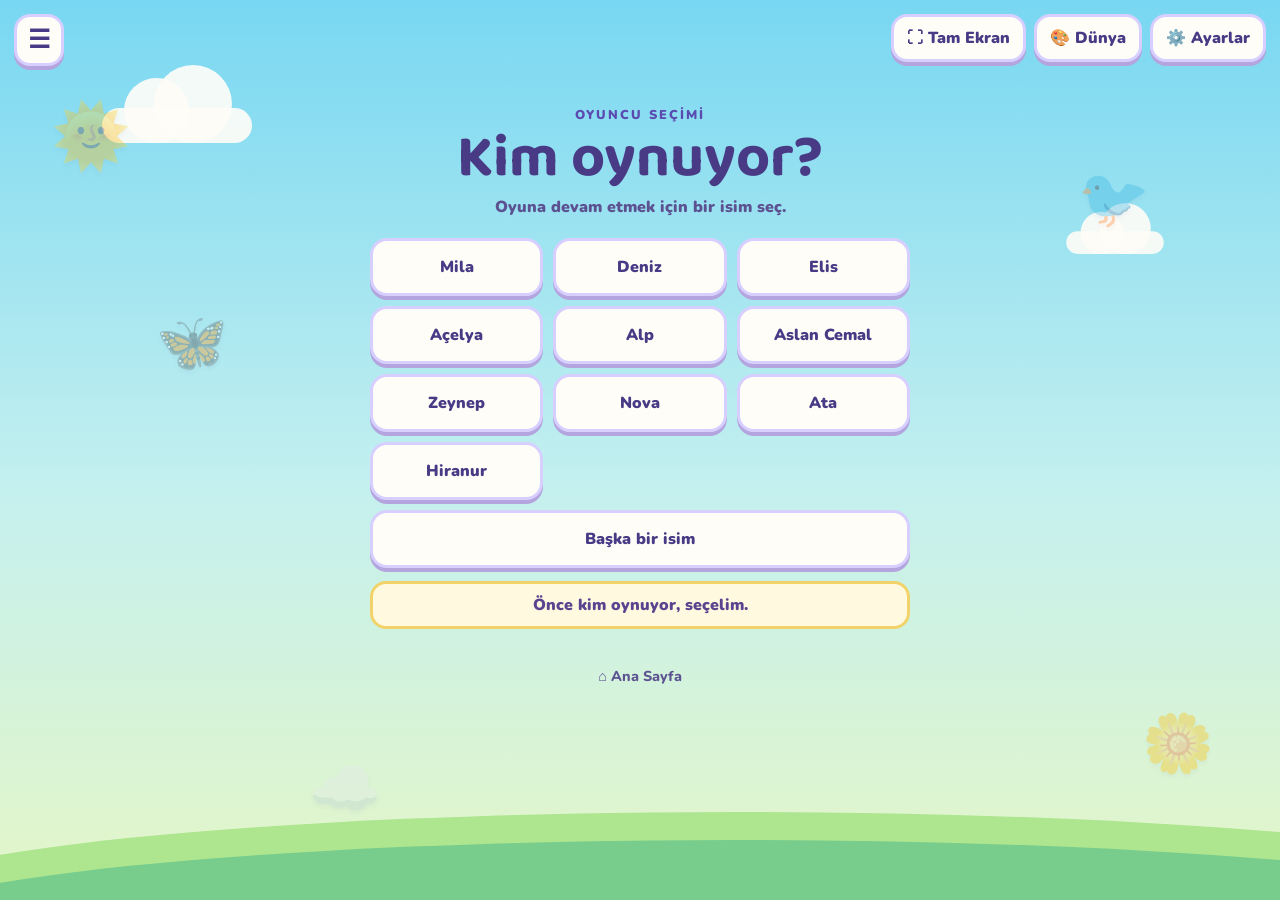
==== commit 21ca179f: "Sprint 9 Completion Summary Sprint 9 Completion Summary Sprint 9 – Polish & Delight tamamlandı. Yeni" ====
--- a/index.html
+++ b/index.html
@@ -27,7 +27,7 @@
     <link rel="preconnect" href="https://fonts.googleapis.com" />
     <link rel="preconnect" href="https://fonts.gstatic.com" crossorigin />
     <link href="https://fonts.googleapis.com/css2?family=Baloo+2:wght@500;600;700;800&family=Nunito:wght@600;700;800;900&display=swap" rel="stylesheet" />
-    <link rel="stylesheet" href="styles.css?v=8.5.4" />
+    <link rel="stylesheet" href="styles.css?v=9.0" />
     <script type="application/ld+json">
       {
         "@context": "https://schema.org",
@@ -49,6 +49,16 @@
   </head>
   <body>
     <main class="game-shell" data-world-theme="sunny">
+      <script>
+        try {
+          const player = localStorage.getItem("mila-learning-player");
+          const themeKey = player ? `mila-learning-world-theme-${encodeURIComponent(player)}` : "mila-learning-world-theme";
+          const theme = localStorage.getItem(themeKey) || localStorage.getItem("mila-learning-world-theme");
+          if (["sunny", "spring", "summer", "autumn", "winter", "night", "unicorn", "space", "dinosaur", "forest"].includes(theme)) document.currentScript.parentElement.dataset.worldTheme = theme;
+        } catch {
+          // The default world remains available when storage is restricted.
+        }
+      </script>
       <div class="cloud cloud-one" aria-hidden="true"></div><div class="cloud cloud-two" aria-hidden="true"></div>
       <div class="world-decorations" aria-hidden="true">
         <span class="world-decoration world-decoration-one"></span>
@@ -59,9 +69,9 @@
       </div>
       <button id="menu-button" class="menu-button global-control-button" type="button" aria-label="Oyun menüsünü aç" aria-expanded="false" aria-controls="game-menu">☰</button>
       <div class="top-right-controls" aria-label="Uygulama kontrolleri">
-        <button id="fullscreen-button" class="global-control-button" type="button"><span aria-hidden="true">⛶</span> <span class="control-label">Tam Ekran</span></button>
+        <button id="fullscreen-button" class="global-control-button" type="button" aria-label="Tam Ekran"><span aria-hidden="true">⛶</span> <span class="control-label">Tam Ekran</span></button>
         <button id="world-theme-button" class="global-control-button world-theme-button" type="button" aria-haspopup="dialog" aria-expanded="false" aria-controls="world-theme-panel" aria-label="Oyun Dünyasını seç"><span aria-hidden="true">🎨</span> <span class="control-label">Dünya</span></button>
-        <button id="settings-button" class="global-control-button" type="button"><span aria-hidden="true">⚙️</span> <span class="control-label">Ayarlar</span></button>
+        <button id="settings-button" class="global-control-button" type="button" aria-label="Ayarlar"><span aria-hidden="true">⚙️</span> <span class="control-label">Ayarlar</span></button>
       </div>
       <nav id="game-menu" class="game-menu hidden" aria-label="Oyun menüsü">
         <button type="button" data-menu-target="home">Ana Sayfa</button>
@@ -80,16 +90,16 @@
           <strong id="selected-player-summary" role="status">Henüz bir oyuncu seçilmedi</strong>
           <button id="home-player-change-button" class="compact-action-button" type="button">Oyuncu Değiştir</button>
         </section>
-        <section id="daily-goal-card" class="daily-goal-card hidden" aria-labelledby="daily-goal-title">
-          <div class="daily-mission-heading"><strong id="daily-goal-title">☀️ Günün Görevleri</strong><span id="daily-goal-progress">0 / 3 tamamlandı</span></div>
-          <div id="daily-mission-list" class="daily-mission-list"></div>
-        </section>
         <div class="home-navigation-grid" aria-label="Oyun Merkezi bölümleri">
           <button class="home-navigation-card learn-card" type="button" data-home-target="learning"><strong>🧭 Öğren</strong><span>Yeni şeyler keşfet</span></button>
           <button class="home-navigation-card games-card" type="button" data-home-target="mini-games"><strong>🎮 Mini Oyunlar</strong><span>Eğlenceli oyunlar oyna</span></button>
           <button class="home-navigation-card path-card" type="button" data-home-target="learning-path"><strong>🗺️ Öğrenme Yolu</strong><span>Adım adım ilerle</span></button>
           <button class="home-navigation-card rewards-card" type="button" data-home-target="rewards"><strong>🏆 Kazandıklarım</strong><span>Ödüllerine bak</span></button>
         </div>
+        <section id="daily-goal-card" class="daily-goal-card hidden" aria-labelledby="daily-goal-title">
+          <div class="daily-mission-heading"><strong id="daily-goal-title">☀️ Günün Görevleri</strong><span id="daily-goal-progress">0 / 3 tamamlandı</span></div>
+          <div id="daily-mission-list" class="daily-mission-list"></div>
+        </section>
         <section class="home-about" aria-labelledby="home-about-title">
           <h2 id="home-about-title">Mila Oyun Merkezi Nedir?</h2>
           <p>Mila Oyun Merkezi; çocukların sayıları, renkleri, şekilleri, İngilizce kelimeleri, dikkat ve mantık becerilerini eğlenceli oyunlarla geliştirmesine yardımcı olan bir öğrenme alanıdır.</p>
@@ -386,6 +396,7 @@
           <strong id="learning-path-completion-stage">Renkler bölümünü tamamladın!</strong>
           <p id="learning-path-completion-participation">20 soruyu tamamladın</p>
           <small id="learning-path-completion-correct">0 doğru cevap</small>
+          <p id="learning-path-unlock" class="learning-path-unlock hidden" role="status">🔓 Yeni bölüm açıldı!</p>
         </div>
         <div id="summary-stats" class="summary-stats">
           <div class="summary-stat"><span aria-hidden="true">⭐</span><strong id="summary-stars">0</strong><small>Yıldız</small></div>
@@ -395,7 +406,7 @@
         </div>
         <div class="summary-actions">
           <button id="learning-path-return-button" class="primary-button learning-path-return-button hidden" type="button">Öğrenme Yoluna Dön</button>
-          <button id="play-again-button" class="primary-button" type="button">Yeniden oyna <span aria-hidden="true">↻</span></button>
+          <button id="play-again-button" class="primary-button" type="button">Tekrar Oyna <span aria-hidden="true">↻</span></button>
           <button id="learning-path-next-button" class="primary-button learning-path-next-button hidden" type="button"><strong>Sıradaki Bölüm</strong><span id="learning-path-next-label"></span></button>
         </div>
       </section>
@@ -438,6 +449,7 @@
         <div class="pause-card">
           <span aria-hidden="true">⏸</span>
           <h2 id="pause-title">Oyun duraklatıldı</h2>
+          <p>Biraz dinlenelim. 🌟</p>
           <button id="resume-button" class="primary-button resume-button" type="button" aria-label="Oyuna devam et">Devam Et</button>
         </div>
       </section>
@@ -456,7 +468,7 @@
           <div class="parent-difficult"><span>Birlikte tekrar edilebilecek kelimeler</span><strong id="parent-difficult-words">Henüz yok</strong></div>
           <section class="audio-settings" aria-labelledby="audio-settings-title">
             <h3 id="audio-settings-title">🔊 Ses</h3>
-            <p id="speech-unsupported-message" class="audio-support-message hidden">Bu tarayıcı sesli yönergeleri desteklemiyor. Oyun görsel olarak kullanılabilir.</p>
+            <p id="speech-unsupported-message" class="audio-support-message hidden">Ses şu anda kullanılamıyor. Oyuna devam edebilirsin.</p>
             <div class="audio-setting-grid">
               <label class="audio-setting-row" for="speech-enabled-setting"><span>Sesli Yönergeler</span><select id="speech-enabled-setting"><option value="true">Açık</option><option value="false">Kapalı</option></select></label>
               <label class="audio-setting-row" for="speech-rate-setting"><span>Konuşma Hızı</span><select id="speech-rate-setting"><option value="slow">Yavaş</option><option value="normal">Normal</option><option value="fast">Hızlı</option></select></label>
@@ -487,15 +499,16 @@
           </section>
           <section class="rewards-section" aria-labelledby="stickers-section-title">
             <h3 id="stickers-section-title">🎁 Sticker Albümü</h3>
+            <p id="sticker-album-guidance" class="reward-empty-state">Henüz sticker kazanmadın. Oynadıkça burada görünecek! ⭐</p>
             <div id="stickers-list" class="stickers-list"></div>
           </section>
         </div>
       </section>
     </main>
     <script src="js/utils/random.js"></script>
-    <script src="js/services/SpeechService.js?v=8.4"></script>
+    <script src="js/services/SpeechService.js?v=9.0"></script>
     <script src="js/services/AudioHelper.js?v=8.4"></script>
-    <script src="js/services/AnimationHelper.js?v=6.6"></script>
+    <script src="js/services/AnimationHelper.js?v=9.0"></script>
     <script src="js/QuestionEngine.js?v=6.4"></script>
     <script src="js/NewMiniGames.js?v=8.1"></script>
     <script src="js/LearningCategories.js?v=8.2"></script>
@@ -507,6 +520,6 @@
     <script src="js/DailyMissions.js?v=8.5.1"></script>
     <script src="js/BonusManager.js?v=8.5.3"></script>
     <script src="data/offline-data.js"></script>
-    <script src="app.js?v=8.5.3"></script>
+    <script src="app.js?v=9.0"></script>
   </body>
 </html>
--- a/styles.css
+++ b/styles.css
@@ -526,4 +526,177 @@
   .world-decoration{animation:none!important}
 }
 
+/* Sprint 9 – Polish & Delight */
+:root{
+  --motion-fast:140ms;
+  --motion-normal:220ms;
+  --motion-slow:360ms;
+  --ease-playful:cubic-bezier(.34,1.3,.64,1);
+  --ease-soft:cubic-bezier(.22,.61,.36,1);
+  --radius-control:18px;
+  --radius-card:24px;
+  --layer-world:0;
+  --layer-screen:1;
+  --layer-mascot:5;
+  --layer-global:20;
+  --layer-menu:30;
+  --layer-celebration:40;
+  --layer-modal:50;
+  --layer-pause:60;
+}
+
+.world-decorations,.cloud,.game-shell::after{z-index:var(--layer-world);pointer-events:none}
+.screen{z-index:var(--layer-screen)}
+.game-mascot{z-index:var(--layer-mascot)}
+.menu-button,.top-right-controls{z-index:var(--layer-global)}
+.game-menu{z-index:var(--layer-menu);transform-origin:top left}
+.reward-popup,.daily-goal-popup,.achievement-popup{z-index:var(--layer-celebration)}
+.parent-dashboard,.achievements-modal,.world-theme-modal{z-index:var(--layer-modal)}
+.pause-overlay{z-index:var(--layer-pause)}
+
+html:not(.app-ready) .screen,html:not(.app-ready) .game-shell,html:not(.app-ready) .game-shell::after{animation:none!important;transition:none!important}
+.game-shell{overflow:clip}
+.screen:not(.hidden){animation:milaScreenEnter var(--motion-normal) var(--ease-soft) both}
+.game-shell:has(.quiz-screen:not(.hidden),.matching-screen:not(.hidden),.listening-screen:not(.hidden),.number-match-screen:not(.hidden),.color-match-screen:not(.hidden),.sorting-screen:not(.hidden),.new-mini-game-screen:not(.hidden),.number-learning-screen:not(.hidden),.logic-attention-screen:not(.hidden)){place-items:start center}
+@keyframes milaScreenEnter{from{opacity:0;transform:translateY(6px)}to{opacity:1;transform:translateY(0)}}
+
+.primary-button,.sound-button,.global-control-button,.compact-action-button,.game-destination-button,.icon-button,.replay-button,.mode-button,.home-navigation-card,.answer-button,.matching-card,.listening-card,.number-match-card,.color-match-card,.sorting-item,.sorting-destination,.new-mini-game-choice,.logic-choice,.learning-path-stage,.learning-path-group-tab,.world-theme-option,.bonus-choice{
+  transition:transform var(--motion-fast) var(--ease-playful),box-shadow var(--motion-fast) ease,background-color var(--motion-normal) ease,border-color var(--motion-normal) ease,opacity var(--motion-fast) ease;
+  -webkit-tap-highlight-color:transparent;
+}
+button:disabled{opacity:.58;filter:saturate(.72);cursor:default}
+button:not(:disabled):active{transform:translateY(2px) scale(.98)}
+@media(hover:hover) and (pointer:fine){
+  .home-navigation-card:hover,.mode-button:hover,.learning-path-stage:hover:not(:disabled),.world-theme-option:hover,.new-mini-game-choice:hover:not(:disabled){transform:translateY(-2px);box-shadow:0 7px 0 #9c8aca}
+  .primary-button:hover:not(:disabled),.sound-button:hover:not(:disabled),.replay-button:hover:not(:disabled){filter:brightness(1.03)}
+}
+
+.welcome-screen .mascot{pointer-events:none;transform-origin:center bottom;animation:mascotIdle 8s ease-in-out infinite}
+.welcome-screen .eye{transform-origin:center;animation:mascotBlink 7s ease-in-out infinite}
+.welcome-screen .eye:nth-child(2){animation-delay:35ms}
+@keyframes mascotIdle{0%,88%,100%{transform:translateY(0) rotate(0)}92%{transform:translateY(-2px) rotate(-1deg)}96%{transform:translateY(0) rotate(1deg)}}
+@keyframes mascotBlink{0%,45%,48%,100%{transform:scaleY(1)}46%,47%{transform:scaleY(.12)}}
+.selected-player-card{transition:border-color var(--motion-normal),box-shadow var(--motion-normal)}
+.home-navigation-card{position:relative;overflow:hidden}
+.home-navigation-card::after{content:"";position:absolute;inset:auto 12px 8px;height:3px;border-radius:5px;background:currentColor;opacity:.1;pointer-events:none}
+
+.answer-button,.listening-card,.number-match-card,.color-match-card,.new-mini-game-choice,.logic-choice{position:relative;overflow:hidden}
+.answer-button.correct::after,.listening-card.correct::after,.number-match-card.correct::after,.color-match-card.correct::after,.new-mini-game-choice.correct::after,.logic-choice.correct-answer-reveal::after{
+  content:"✓";position:absolute;top:7px;right:9px;display:grid;place-items:center;width:28px;height:28px;border-radius:50%;background:#176b3d;color:#fff;font-size:1rem;box-shadow:0 2px 0 #0e4e2a;
+}
+.answer-button.try-again-choice,.listening-card.try-again-choice,.number-match-card.try-again-choice,.new-mini-game-choice.try-again-choice,.logic-choice.try-again-choice{animation:gentleNudge var(--motion-slow) ease}
+@keyframes gentleNudge{25%{transform:translateX(-3px)}75%{transform:translateX(3px)}}
+.feedback,.matching-feedback,.bonus-feedback,.new-mini-game-feedback{min-height:34px;contain:layout}
+.feedback.success,.feedback.try-again,.matching-feedback.success,.matching-feedback.try-again{animation:feedbackIn var(--motion-normal) var(--ease-soft)}
+@keyframes feedbackIn{from{opacity:.35;transform:translateY(3px)}to{opacity:1;transform:translateY(0)}}
+.streak{display:inline-block;min-width:94px;padding:4px 9px;border-radius:14px;transition:background var(--motion-normal),color var(--motion-normal)}
+.streak.milestone{background:#fff1a8;color:#7a3d17;animation:streakMilestone 700ms var(--ease-playful)}
+@keyframes streakMilestone{40%{transform:scale(1.12);box-shadow:0 0 0 5px #ffd75a55}100%{transform:scale(1);box-shadow:none}}
+
+.celebration{z-index:2;pointer-events:none}
+.celebration.burst span{pointer-events:none}
+.reward-popup,.daily-goal-popup,.achievement-popup{max-width:calc(100vw - 28px);isolation:isolate}
+.reward-popup{top:max(82px,calc(env(safe-area-inset-top) + 70px));min-width:190px;justify-content:center;padding:14px 20px}
+.reward-popup p::after{content:" Harika gidiyorsun!";display:block;margin-top:2px;font-size:.72rem;color:#74669b}
+.reward-sticker{animation:none}
+.reward-reveal{animation:rewardReveal var(--motion-slow) var(--ease-playful) both}
+.reward-reveal .reward-sticker,.reward-reveal .achievement-popup-icon{animation:stickerPop var(--motion-slow) var(--ease-playful) both}
+@keyframes rewardReveal{from{opacity:0;transform:translate(-50%,-8px) scale(.96)}to{opacity:1;transform:translate(-50%,0) scale(1)}}
+@keyframes stickerPop{from{transform:scale(.8)}to{transform:scale(1)}}
+.achievement-popup.reward-reveal{animation-name:achievementRewardReveal}
+@keyframes achievementRewardReveal{from{opacity:0;transform:translate(-50%,-47%) scale(.9)}to{opacity:1;transform:translate(-50%,-50%) scale(1)}}
+.daily-goal-popup.reward-reveal{animation-name:dailyRewardReveal}
+@keyframes dailyRewardReveal{from{opacity:0;transform:translate(-50%,-8px)}to{opacity:1;transform:translate(-50%,0)}}
+
+.learning-path-recommendation{display:inline-block;padding:8px 13px;border:2px solid #e4c144;border-radius:16px;background:#fff9df;color:#604a14;font-weight:900}
+.learning-path-screen .learning-path-stage.current{position:relative;box-shadow:0 5px 0 #c59e27,0 0 0 3px #fff1a8}
+.learning-path-screen .learning-path-stage.locked,.learning-path-screen .learning-path-stage.planned{transform:none!important}
+.learning-path-unlock{margin:12px 0 0;padding:10px 12px;border:2px solid #8fc56d;border-radius:15px;background:#edf9d7;color:#376b2b;font-weight:900}
+.learning-path-unlock.unlock-reveal{animation:unlockReveal 700ms var(--ease-playful)}
+@keyframes unlockReveal{from{opacity:0;transform:translateY(5px) scale(.97)}to{opacity:1;transform:none}}
+
+.mini-games-grid .mode-button{display:flex;flex-direction:column;justify-content:center;min-height:104px;border-radius:var(--radius-card)}
+.mini-games-grid .mode-button strong{min-height:1.05em}
+.mini-games-grid .mode-button span{min-height:2.2em}
+.matching-card{backface-visibility:hidden;transform-style:preserve-3d}
+.matching-card.revealed{animation:cardReveal var(--motion-normal) var(--ease-playful)}
+@keyframes cardReveal{from{transform:rotateY(12deg) scale(.96)}to{transform:rotateY(0) scale(1)}}
+.matching-card.completed{outline:3px solid #67b36f;outline-offset:-5px}
+.sorting-item.selected,.new-mini-game-choice.selected,.new-mini-game-choice.active{box-shadow:0 0 0 5px #ffd75a66,0 5px 0 #7356bd}
+.sorting-destination.can-drop{box-shadow:0 0 0 5px #67d7b555,0 5px 0 #5a9e7f}
+
+.replay-button.is-speaking,#welcome-sound-button.is-speaking,#color-match-word-listen-button.is-speaking,#turkish-voice-preview.is-speaking,#english-voice-preview.is-speaking{
+  border-color:#7259bd;background:#eee7ff;box-shadow:0 4px 0 #7356bd,0 0 0 4px #ffd75a55;color:#493a85;
+}
+.is-speaking span[aria-hidden="true"]{animation:speakerPulse 900ms ease-in-out infinite}
+@keyframes speakerPulse{50%{transform:scale(1.13)}}
+
+.game-menu:not(.hidden){animation:menuEnter var(--motion-normal) var(--ease-soft) both}
+@keyframes menuEnter{from{opacity:0;transform:translateY(-4px) scale(.98)}to{opacity:1;transform:none}}
+.game-menu button{transition:background var(--motion-fast),transform var(--motion-fast)}
+.game-menu button:active{transform:scale(.98)}
+.parent-dashboard-card,.achievements-modal-card,.world-theme-panel,.pause-card{border-radius:30px}
+.parent-dashboard:not(.hidden) .parent-dashboard-card,.achievements-modal:not(.hidden) .achievements-modal-card,.world-theme-modal:not(.hidden) .world-theme-panel,.pause-overlay:not(.hidden) .pause-card{animation:dialogEnter var(--motion-normal) var(--ease-soft) both}
+@keyframes dialogEnter{from{opacity:0;transform:translateY(5px) scale(.98)}to{opacity:1;transform:none}}
+body:has(.parent-dashboard:not(.hidden),.achievements-modal:not(.hidden),.world-theme-modal:not(.hidden),.pause-overlay:not(.hidden)){overflow:hidden}
+.pause-card p{margin:-12px 0 22px;color:#6b5b99;font-weight:900}
+.reward-empty-state{margin:0 0 12px;padding:11px;border-radius:14px;background:#fff9df;color:#65588e;font-size:.86rem;font-weight:900}
+
+.global-control-button{min-height:48px;border-radius:16px;white-space:nowrap}
+[tabindex="-1"]:focus{outline:none}
+.world-theme-option[aria-pressed="true"]{box-shadow:0 4px 0 var(--world-accent),0 0 0 3px #fff1a8}
+.game-shell,.game-shell::after,.cloud{transition-duration:var(--motion-slow);transition-timing-function:var(--ease-soft)}
+.game-shell:has(.screen:not(.welcome-screen):not(.hidden)) .world-decoration{opacity:.34;animation-duration:11s}
+.daily-mission-row{transition:background var(--motion-normal),border-color var(--motion-normal),transform var(--motion-fast)}
+.daily-mission-row.completed .daily-mission-marker{animation:missionCheck var(--motion-slow) var(--ease-playful)}
+@keyframes missionCheck{from{transform:scale(.75)}to{transform:scale(1)}}
+.daily-goal-card.completed{animation:dailyComplete var(--motion-slow) var(--ease-soft)}
+@keyframes dailyComplete{from{box-shadow:0 0 0 #7fac5700}to{box-shadow:0 4px 0 #7fac57}}
+.balloon-bonus .eyebrow{display:inline-block;padding:5px 10px;border-radius:12px;background:#ffffff99}
+.bonus-choice.collected,.bonus-choice.matched{position:relative}
+.bonus-choice.collected::after,.bonus-choice.matched::after{content:"✓";position:absolute;top:7px;right:8px;font-size:.9rem}
+
+@media(max-width:390px){
+  .game-shell{padding-inline:10px}
+  .welcome-screen h1{font-size:clamp(2.45rem,13vw,3.1rem)}
+  .home-navigation-grid{gap:8px}
+  .home-navigation-card{min-height:80px;padding:9px 7px}
+  .home-navigation-card strong{font-size:1.02rem}
+  .daily-goal-card{padding:9px 10px}
+  .replay-button{max-width:100%;min-height:58px;padding:9px 17px}
+  .answers{gap:10px}
+  .answer-button{min-height:76px}
+  .reward-popup,.daily-goal-popup{width:calc(100vw - 24px)}
+  .learning-path-screen h2{font-size:2.2rem}
+  .learning-path-group-tabs{display:grid;grid-template-columns:repeat(3,minmax(0,1fr));overflow:visible;scroll-snap-type:none}
+  .learning-path-group-tab{min-width:0;min-height:54px;padding:5px 3px;font-size:.63rem}
+}
+
+@media(min-width:760px) and (max-height:820px){
+  .game-shell{padding-top:72px;padding-bottom:14px}
+  .welcome-screen .mascot{width:82px;height:74px}
+  .welcome-screen h1{font-size:3.45rem}
+  .welcome-screen .welcome-copy{margin:8px auto 10px}
+  .selected-player-card{margin-top:9px}
+  .home-navigation-grid{grid-template-columns:repeat(4,minmax(0,1fr));max-width:850px;margin-top:10px}
+  .home-navigation-card{min-height:82px}
+  .daily-goal-card{max-width:700px;margin:10px auto}
+  .daily-mission-list{grid-template-columns:repeat(3,minmax(0,1fr))}
+  .daily-mission-row{grid-template-columns:28px minmax(0,1fr);align-content:center}
+  .daily-mission-row>strong{grid-column:2}
+  .home-about{display:none}
+  .mini-games-section{max-width:900px}
+  .mini-games-grid{grid-template-columns:repeat(5,minmax(0,1fr))}
+  .mini-games-grid .mode-button{min-height:88px}
+  .question-card{padding-block:14px}.question-visual{height:130px;font-size:6rem}.answers{margin-top:18px}.answer-button{min-height:78px}
+  .matching-header{margin-bottom:8px}.matching-feedback{margin-bottom:10px}.matching-board-wrap{max-width:440px}.matching-cards{gap:8px}
+  .balloon-bonus{min-height:0}.bonus-activity{gap:12px}.bonus-choice{min-height:78px}
+}
+
+@media(prefers-reduced-motion:reduce){
+  .screen:not(.hidden),.welcome-screen .mascot,.welcome-screen .eye,.streak.milestone,.reward-reveal,.reward-reveal .reward-sticker,.reward-reveal .achievement-popup-icon,.learning-path-unlock.unlock-reveal,.matching-card.revealed,.is-speaking span[aria-hidden="true"],.game-menu:not(.hidden),.parent-dashboard-card,.achievements-modal-card,.world-theme-panel,.pause-card,.daily-mission-row.completed .daily-mission-marker,.daily-goal-card.completed{animation:none!important;transform:none!important}
+  button:not(:disabled):active,.home-navigation-card:hover,.mode-button:hover,.learning-path-stage:hover:not(:disabled),.world-theme-option:hover,.new-mini-game-choice:hover:not(:disabled){transform:none}
+  .celebration.burst span{animation:none!important}
+}
+
 .number-learning-visual.operation-help .addition-symbol,.number-learning-visual.operation-help .numeric-addition-equation{color:#5b3bb4;outline:4px solid #f2c94c;outline-offset:4px;border-radius:16px}
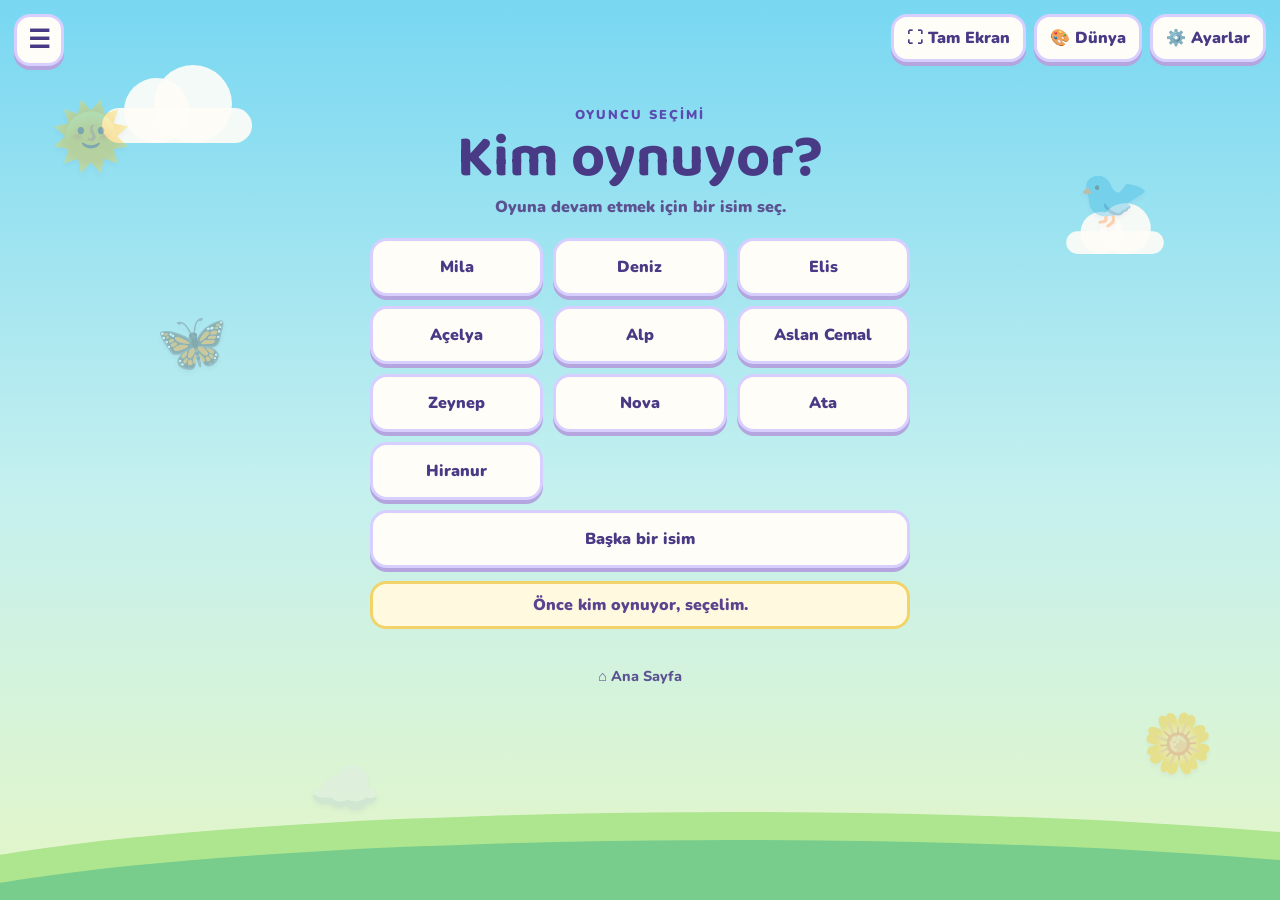
==== commit 3161f8b4: "Sprint 11.2 Tamamlama Özeti Sprint 11.2 tamamen tamamlandı. Sprint 11.2 Tamamlama Özeti Sprint 11.2 " ====
--- a/index.html
+++ b/index.html
@@ -27,7 +27,7 @@
     <link rel="preconnect" href="https://fonts.googleapis.com" />
     <link rel="preconnect" href="https://fonts.gstatic.com" crossorigin />
     <link href="https://fonts.googleapis.com/css2?family=Baloo+2:wght@500;600;700;800&family=Nunito:wght@600;700;800;900&display=swap" rel="stylesheet" />
-    <link rel="stylesheet" href="styles.css?v=9.0" />
+    <link rel="stylesheet" href="styles.css?v=1.0.0" />
     <script type="application/ld+json">
       {
         "@context": "https://schema.org",
@@ -359,6 +359,7 @@
           <div id="sorting-items" class="sorting-items" aria-label="Gruplanacak nesneler"></div>
           <div id="sorting-destinations" class="sorting-destinations" aria-label="Kategori kutuları"></div>
         </div>
+        <button id="sorting-replay-button" class="primary-button hidden" type="button">Tekrar Oyna <span aria-hidden="true">↻</span></button>
       </section>
 
       <section id="new-mini-game-screen" class="screen new-mini-game-screen hidden" aria-live="polite" aria-labelledby="new-mini-game-title">
@@ -379,6 +380,7 @@
         <div id="new-mini-game-completion" class="new-mini-game-completion hidden">
           <div class="new-mini-game-completion-icon" aria-hidden="true">🎉</div>
           <h3>Harika, tamamladın!</h3>
+          <img id="new-mini-game-completion-image" class="puzzle-completion-image hidden" alt="">
           <p id="new-mini-game-completion-copy"></p>
           <button id="new-mini-game-replay-button" class="primary-button" type="button">Tekrar Oyna <span aria-hidden="true">↻</span></button>
           <button id="new-mini-game-change-button" class="sound-button hidden" type="button"></button>
@@ -455,9 +457,47 @@
       </section>
       <section id="parent-dashboard" class="parent-dashboard hidden" role="dialog" aria-modal="true" aria-labelledby="parent-dashboard-title">
         <div class="parent-dashboard-card">
-          <button id="parent-dashboard-close" class="parent-dashboard-close" type="button" aria-label="Ayarları kapat">×</button>
+          <button id="parent-dashboard-close" class="parent-dashboard-close" type="button" aria-label="Ebeveyn Alanını kapat">×</button>
+          <section id="parent-gate" class="parent-gate" aria-labelledby="parent-dashboard-title">
+            <p class="eyebrow">⚙️ AYARLAR</p>
+            <h2 id="parent-dashboard-title" tabindex="-1">👨‍👩‍👧 Ebeveyn Alanı</h2>
+            <p>Devam etmek için işlemi çözün.</p>
+            <strong id="parent-gate-question" class="parent-gate-question"></strong>
+            <label for="parent-gate-answer">Cevap</label>
+            <input id="parent-gate-answer" type="number" inputmode="numeric" autocomplete="off" />
+            <p id="parent-gate-status" class="parent-gate-status" role="status"></p>
+            <div class="parent-gate-actions"><button id="parent-gate-submit" class="primary-button" type="button">Devam Et</button><button id="parent-gate-cancel" class="sound-button" type="button">Vazgeç</button></div>
+          </section>
+          <div id="parent-dashboard-content" class="parent-dashboard-content hidden">
+            <header class="parent-experience-header">
+              <div><p class="eyebrow">EBEVEYN ALANI</p><h2 id="parent-experience-title" tabindex="-1">Öğrenme Özeti</h2></div>
+              <div class="parent-player-summary"><strong id="parent-player-name">👤 Oyuncu</strong><button id="parent-change-player" class="compact-action-button" type="button">Oyuncu Değiştir</button></div>
+            </header>
+            <nav class="parent-tabs" aria-label="Ebeveyn Alanı bölümleri">
+              <button type="button" data-parent-tab="overview" aria-selected="true">Genel Bakış</button><button type="button" data-parent-tab="path" aria-selected="false">Öğrenme Yolu</button><button type="button" data-parent-tab="activities" aria-selected="false">Etkinlikler</button><button type="button" data-parent-tab="review" aria-selected="false">Birlikte Tekrar</button><button type="button" data-parent-tab="rewards" aria-selected="false">Kazandıkları</button><button type="button" data-parent-tab="preferences" aria-selected="false">Tercihler</button><button type="button" data-parent-tab="data" aria-selected="false">Veriler</button>
+            </nav>
+            <div class="parent-panel-wrap">
+              <section class="parent-panel" data-parent-panel="overview" tabindex="-1">
+                <div class="parent-period-switch" role="group" aria-label="Özet dönemi"><button type="button" data-parent-period="today" aria-pressed="true">Bugün</button><button type="button" data-parent-period="week" aria-pressed="false">Son 7 Gün</button></div>
+                <div class="parent-stats"><p><span>Oyun Süresi</span><strong id="parent-overview-play-time">0 dk</strong></p><p><span>Cevaplanan Sorular</span><strong id="parent-overview-questions">0</strong></p><p><span>Doğru Cevaplar</span><strong id="parent-overview-correct">0</strong></p><p><span>Öğrenme Yolu</span><strong id="parent-path-progress">0 / 0 bölüm</strong></p><p><span>Mini Oyunlar</span><strong id="parent-mini-games">0</strong></p><p><span>Yıldızlar</span><strong id="parent-stars">0</strong></p></div>
+                <div class="parent-overview-grid"><div><h3>En çok oynadığı alanlar</h3><div id="parent-top-activities" class="parent-simple-list"></div></div><div><h3>Son 7 gün</h3><div id="parent-week-grid" class="parent-week-grid"></div></div></div><p id="parent-history-note" class="parent-history-note"></p>
+              </section>
+              <section class="parent-panel hidden" data-parent-panel="path" tabindex="-1"><h3>🗺️ Öğrenme Yolu</h3><p>Tamamlanan ve sıradaki oynanabilir bölümler.</p><div id="parent-path-groups" class="parent-path-groups"></div></section>
+              <section class="parent-panel hidden" data-parent-panel="activities" tabindex="-1"><h3>🎮 Etkinlikler</h3><div id="parent-activity-summary" class="parent-simple-list"></div><h3>Son tamamlananlar</h3><div id="parent-recent-activities" class="parent-simple-list"></div></section>
+              <section class="parent-panel hidden" data-parent-panel="review" tabindex="-1"><h3>❤️ Birlikte Tekrar Edelim</h3><p>Birden fazla oyunda destek gerektiren ve birlikte tekrar edilebilecek alanlar.</p><div id="parent-review-suggestions" class="parent-review-list"></div></section>
+              <section class="parent-panel hidden" data-parent-panel="rewards" tabindex="-1"><h3>🏆 Kazandıkları</h3><div class="parent-stats parent-reward-stats"><p><span>Yıldızlar</span><strong id="parent-reward-stars">0</strong></p><p><span>Stickerlar</span><strong id="parent-sticker-count">0</strong></p><p><span>Rozetler</span><strong id="parent-achievement-count">0</strong></p></div><div id="parent-daily-missions" class="parent-simple-list"></div><button id="parent-open-rewards" class="compact-action-button" type="button">Ödül Odasını Aç</button></section>
+              <section class="parent-panel hidden" data-parent-panel="preferences" tabindex="-1"><h3>⚙️ Uygulama Tercihleri</h3><div id="parent-audio-settings-slot"></div><div class="parent-preference-grid"><div><span>🎨 Oyun Dünyası</span><strong id="parent-world-theme">Güneşli Dünya</strong><button id="parent-change-world" class="compact-action-button" type="button">Dünyayı Değiştir</button></div><label for="parent-break-reminder"><span>🌿 Oyun Hatırlatıcısı</span><select id="parent-break-reminder"><option value="0">Kapalı</option><option value="15">15 dakika</option><option value="20">20 dakika</option><option value="30">30 dakika</option></select></label></div></section>
+              <section class="parent-panel hidden" data-parent-panel="data" tabindex="-1">
+                <h3>🔒 Veriler ve Gizlilik</h3><p>Çocuk profili ve oyun ilerlemesi bu tarayıcıda saklanır ve uygulamanın bu özelliği tarafından bir sunucuya gönderilmez. Tarayıcı verilerini temizlemek yerel ilerlemeyi silebilir.</p><p class="parent-history-note">Sürüm 1.0.0</p>
+                <div class="parent-data-actions"><button id="parent-export-data" class="compact-action-button" type="button">📦 İlerlemeyi Dışa Aktar</button><label class="compact-action-button parent-import-label" for="parent-import-file">📥 İlerlemeyi Geri Yükle</label><input id="parent-import-file" class="sr-only" type="file" accept="application/json,.json" /></div><p id="parent-data-status" class="parent-data-status" role="status"></p>
+                <div id="parent-import-confirm" class="parent-confirm-box hidden"><p>Bu yedek mevcut oyun ilerlemesini değiştirecek.</p><button id="parent-import-apply" class="primary-button" type="button">Geri Yükle</button><button id="parent-import-cancel" class="sound-button" type="button">Vazgeç</button></div>
+                <div class="parent-danger-zone"><h3>Oyuncu ilerlemesi</h3><p id="parent-reset-copy"></p><button id="parent-reset-start" class="danger-button" type="button">🗑️ Oyuncu İlerlemesini Sıfırla</button><div id="parent-reset-confirm" class="parent-confirm-box hidden"><p id="parent-reset-confirm-copy"></p><button id="parent-reset-apply" class="danger-button" type="button"></button><button id="parent-reset-cancel" class="sound-button" type="button">Vazgeç</button></div></div>
+              </section>
+            </div>
+          </div>
+          <div class="parent-legacy-content hidden">
           <p class="eyebrow">AYARLAR VE EBEVEYN ÖZETİ</p>
-          <h2 id="parent-dashboard-title">Öğrenme özeti</h2>
+          <h2 id="parent-legacy-title">Öğrenme özeti</h2>
           <div class="parent-stats">
             <p><span>Oyun süresi</span><strong id="parent-play-time">0 dk</strong></p>
             <p><span>Cevaplanan soru</span><strong id="parent-questions">0</strong></p>
@@ -482,7 +522,11 @@
               <button id="english-voice-preview" class="sound-button" type="button">🔊 İngilizce Sesi Dene</button>
             </div>
           </section>
-        </div>
+          </div>
+        </div>
+      </section>
+      <section id="break-reminder" class="break-reminder hidden" role="dialog" aria-modal="true" aria-labelledby="break-reminder-title">
+        <div class="break-reminder-card"><span aria-hidden="true">🌿</span><h2 id="break-reminder-title" tabindex="-1">Biraz dinlenmeye ne dersin?</h2><p>İstersen biraz ara verip sonra devam edebilirsin.</p><div><button id="break-reminder-home" class="primary-button" type="button">Ara Ver</button><button id="break-reminder-continue" class="sound-button" type="button">Oynamaya Devam Et</button></div></div>
       </section>
       <section id="achievements-modal" class="achievements-modal hidden" role="dialog" aria-modal="true" aria-labelledby="achievements-modal-title">
         <div class="achievements-modal-card">
@@ -505,21 +549,22 @@
         </div>
       </section>
     </main>
-    <script src="js/utils/random.js"></script>
-    <script src="js/services/SpeechService.js?v=9.0"></script>
-    <script src="js/services/AudioHelper.js?v=8.4"></script>
-    <script src="js/services/AnimationHelper.js?v=9.0"></script>
-    <script src="js/QuestionEngine.js?v=6.4"></script>
-    <script src="js/NewMiniGames.js?v=8.1"></script>
-    <script src="js/LearningCategories.js?v=8.2"></script>
-    <script src="js/LogicAttention.js?v=8.3.5.1"></script>
-    <script src="js/DailyConcepts.js?v=8.3.5.2"></script>
-    <script src="js/LearningPath.js?v=8.3.6"></script>
-    <script src="js/NumberLearning.js?v=8.3.5.3"></script>
-    <script src="js/WorldThemes.js?v=1"></script>
-    <script src="js/DailyMissions.js?v=8.5.1"></script>
-    <script src="js/BonusManager.js?v=8.5.3"></script>
-    <script src="data/offline-data.js"></script>
-    <script src="app.js?v=9.0"></script>
+    <script src="js/utils/random.js?v=1.0.0"></script>
+    <script src="js/services/SpeechService.js?v=1.0.0"></script>
+    <script src="js/services/AudioHelper.js?v=1.0.0"></script>
+    <script src="js/services/AnimationHelper.js?v=1.0.0"></script>
+    <script src="js/QuestionEngine.js?v=1.0.0"></script>
+    <script src="js/NewMiniGames.js?v=1.0.0"></script>
+    <script src="js/LearningCategories.js?v=1.0.0"></script>
+    <script src="js/LogicAttention.js?v=1.0.0"></script>
+    <script src="js/DailyConcepts.js?v=1.0.0"></script>
+    <script src="js/LearningPath.js?v=1.0.0"></script>
+    <script src="js/NumberLearning.js?v=1.0.0"></script>
+    <script src="js/WorldThemes.js?v=1.0.0"></script>
+    <script src="js/DailyMissions.js?v=1.0.0"></script>
+    <script src="js/BonusManager.js?v=1.0.0"></script>
+    <script src="js/ParentExperience.js?v=1.0.0"></script>
+    <script src="data/offline-data.js?v=1.0.0"></script>
+    <script src="app.js?v=1.0.0"></script>
   </body>
 </html>
--- a/styles.css
+++ b/styles.css
@@ -42,7 +42,7 @@
 /* Color Match mini game */
 .color-match-mode-button{grid-column:1/-1;text-align:center}.color-match-screen{padding:8px 0 30px}.color-match-prompt{margin:0 auto 16px;text-align:center;color:#493a85;font-family:"Baloo 2",cursive;font-size:clamp(2.3rem,10vw,3.6rem);font-weight:900;letter-spacing:.06em;line-height:1}.color-match-board-wrap{position:relative;max-width:520px;margin:0 auto}.color-match-board-wrap .celebration{z-index:2}.color-match-cards{display:grid;grid-template-columns:1fr 1fr;gap:18px}.color-match-card{min-height:142px;border:5px solid #493a85;border-radius:24px;box-shadow:0 7px 0 #2f2660;touch-action:manipulation}.color-match-card:active:not(:disabled){transform:translateY(5px);box-shadow:0 2px 0 #2f2660}.color-match-card.red{background:#e94b4b}.color-match-card.blue{background:#3578d8}.color-match-card.green{background:#42a95f}.color-match-card.yellow{background:#f4ce3d}.color-match-card.orange{background:#ef8d32}.color-match-card.purple{background:#8758c7}.color-match-card.black{background:#24212d}.color-match-card.white{background:#fffdf8;border-color:#493a85}.color-match-card.correct{box-shadow:0 6px 0 #197542;outline:5px solid #a6eac0;outline-offset:2px}.color-match-card.try-again-choice{outline:5px solid #c8b7f1;outline-offset:2px}.color-match-card.correct-answer-reveal{outline:5px solid #d6edac;outline-offset:2px}.color-match-card:disabled{cursor:default}@media(max-width:480px){.color-match-cards{gap:12px}.color-match-card{min-height:112px;border-radius:20px}}
 /* Sorting mini game */
-.sorting-mode-button{grid-column:1/-1;text-align:center}.sorting-screen{padding:8px 0 24px}.sorting-board-wrap{position:relative;max-width:560px;margin:0 auto}.sorting-board-wrap .celebration{z-index:2}.sorting-items{display:grid;grid-template-columns:repeat(4,minmax(0,1fr));gap:12px;margin-bottom:18px}.sorting-item{min-height:92px;padding:7px 3px;border:3px solid #b9aed1;border-radius:20px;background:#fffdf8;color:#493a85;font:900 .78rem/1.05 Nunito,sans-serif;box-shadow:0 5px 0 #9d96ac;touch-action:none;-webkit-tap-highlight-color:transparent}.sorting-item span{display:block;margin-bottom:4px;font-size:2.7rem;line-height:1}.sorting-item.selected{border-color:#6c4fc8;background:#eee7ff;box-shadow:0 5px 0 #6c4fc8;outline:3px solid #c4b4f2;outline-offset:2px}.sorting-item.dragging{opacity:.65;transform:scale(.94)}.sorting-item:disabled{cursor:default}.sorting-destinations{display:grid;grid-template-columns:1fr 1fr;gap:15px}.sorting-destination{min-height:170px;padding:12px 8px;border:4px dashed #6b5799;border-radius:26px;background:#fffdf8;color:#493a85;box-shadow:0 6px 0 #b2a8c8;touch-action:manipulation}.sorting-destination:active:not(:disabled){transform:translateY(4px);box-shadow:0 2px 0 #b2a8c8}.sorting-destination strong{display:block;font-family:"Baloo 2",cursive;font-size:clamp(1.45rem,6vw,2rem);line-height:1}.sorting-destination>span{display:block;font-size:2rem;line-height:1}.sorting-destination.selected-target{border-style:solid;border-color:#6c4fc8;background:#eee7ff}.sorting-destination.completed-target{border-color:#6a9c4a;background:#f3fae7}.sorting-sorted-items{display:flex;flex-wrap:wrap;justify-content:center;gap:7px;margin-top:10px}.sorting-sorted-item{display:grid;place-items:center;width:43px;height:43px;border:2px solid #fff;border-radius:14px;background:#fffdf8;font-size:1.9rem;box-shadow:0 2px 0 #b2a8c8}.sorting-screen .primary-button{display:block;margin:18px auto 0}@media(max-width:480px){.sorting-items{gap:9px;margin-bottom:14px}.sorting-item{min-height:78px;border-radius:16px;font-size:.68rem}.sorting-item span{font-size:2.2rem}.sorting-destinations{gap:10px}.sorting-destination{min-height:135px;border-radius:20px}.sorting-sorted-item{width:36px;height:36px;font-size:1.55rem}}
+.sorting-mode-button{grid-column:1/-1;text-align:center}.sorting-screen{padding:8px 0 24px}.sorting-board-wrap{position:relative;max-width:560px;margin:0 auto}.sorting-board-wrap .celebration{z-index:2}.sorting-items{display:grid;grid-template-columns:repeat(4,minmax(0,1fr));gap:12px;margin-bottom:18px}.sorting-item{min-height:92px;padding:7px 3px;border:3px solid #b9aed1;border-radius:20px;background:#fffdf8;color:#493a85;font:900 .78rem/1.05 Nunito,sans-serif;box-shadow:0 5px 0 #9d96ac;touch-action:none;-webkit-tap-highlight-color:transparent}.sorting-item>.sorting-item-visual{display:block;margin:0 auto 4px;font-size:2.7rem;line-height:1}.sorting-item>img.sorting-item-visual{width:52px;height:52px;object-fit:contain}.sorting-item-label{display:block;overflow-wrap:anywhere}.sorting-item.selected{border-color:#6c4fc8;background:#eee7ff;box-shadow:0 5px 0 #6c4fc8;outline:3px solid #c4b4f2;outline-offset:2px}.sorting-item.dragging{opacity:.65;transform:scale(.94)}.sorting-item:disabled{cursor:default}.sorting-destinations{display:grid;grid-template-columns:1fr 1fr;gap:15px}.sorting-destination{min-height:170px;padding:12px 8px;border:4px dashed #6b5799;border-radius:26px;background:#fffdf8;color:#493a85;box-shadow:0 6px 0 #b2a8c8;touch-action:manipulation}.sorting-destination:active:not(:disabled){transform:translateY(4px);box-shadow:0 2px 0 #b2a8c8}.sorting-destination strong{display:block;min-height:2em;font-family:"Baloo 2",cursive;font-size:clamp(1.3rem,5.5vw,2rem);line-height:1;overflow-wrap:anywhere}.sorting-destination>span{display:block;font-size:2rem;line-height:1}.sorting-destination.selected-target{border-style:solid;border-color:#6c4fc8;background:#eee7ff}.sorting-destination.completed-target{border-color:#6a9c4a;background:#f3fae7}.sorting-sorted-items{display:flex;flex-wrap:wrap;justify-content:center;gap:7px;margin-top:10px}.sorting-sorted-item{display:grid;place-items:center;width:43px;height:43px;border:2px solid #fff;border-radius:14px;background:#fffdf8;font-size:1.9rem;box-shadow:0 2px 0 #b2a8c8}.sorting-sorted-visual{max-width:34px;max-height:34px}.sorting-screen .primary-button{display:block;margin:18px auto 0}@media(max-width:480px){.sorting-items{gap:9px;margin-bottom:14px}.sorting-item{min-height:78px;border-radius:16px;font-size:.68rem}.sorting-item>.sorting-item-visual{font-size:2.2rem}.sorting-item>img.sorting-item-visual{width:43px;height:43px}.sorting-destinations{gap:10px}.sorting-destination{min-height:135px;border-radius:20px}.sorting-sorted-item{width:36px;height:36px;font-size:1.55rem}.sorting-sorted-visual{max-width:28px;max-height:28px}}
 /* Sprint 5 Welcome layout overrides */
 .mini-games-grid .matching-mode-button,.mini-games-grid .listening-mode-button,.mini-games-grid .number-match-mode-button,.mini-games-grid .color-match-mode-button,.mini-games-grid .sorting-mode-button{grid-column:auto;text-align:left}@media(max-width:480px){.mini-games-grid .matching-mode-button,.mini-games-grid .listening-mode-button,.mini-games-grid .number-match-mode-button,.mini-games-grid .color-match-mode-button,.mini-games-grid .sorting-mode-button{text-align:center}}
 
@@ -167,9 +167,13 @@
 .puzzle-slot.filled{border-style:solid;border-color:#fff}
 .puzzle-piece{width:100%;height:100%;min-height:58px;border:2px solid #fff;border-radius:8px;background-repeat:no-repeat;box-shadow:0 3px 0 #766a8c;touch-action:manipulation}
 .puzzle-tray{display:grid;grid-template-columns:repeat(2,minmax(0,1fr));gap:8px;padding:8px;border:3px solid #d7cfff;border-radius:18px;background:#fffdf8}
+.puzzle-tray.grid-4{grid-template-columns:repeat(4,minmax(48px,1fr));gap:5px}
 .puzzle-tray .puzzle-piece{aspect-ratio:1;min-height:62px}
 .puzzle-piece.selected{outline:4px solid #f2c94c;outline-offset:2px}
 .puzzle-reference{width:116px;height:116px;border:4px solid #fff;border-radius:18px;object-fit:cover;box-shadow:0 5px 0 #b4a5df}
+.puzzle-completion-image{display:block;width:min(100%,300px);aspect-ratio:1;margin:12px auto;border:4px solid #fff;border-radius:22px;object-fit:cover;box-shadow:0 6px 0 #b4a5df}
+.puzzle-layout-4 .puzzle-board{gap:2px;padding:3px}
+.puzzle-layout-4 .puzzle-slot,.puzzle-layout-4 .puzzle-piece{border-width:1px;border-radius:6px}
 .new-mini-game-completion{max-width:520px;margin:22px auto;padding:25px 18px;border:4px solid #fff;border-radius:28px;background:#fffdf8;box-shadow:0 8px 0 #b4a5df}
 .new-mini-game-completion-icon{font-size:4rem;line-height:1}
 .new-mini-game-completion h3{margin:7px 0 5px;color:#493a85;font-family:"Baloo 2",cursive;font-size:clamp(2rem,8vw,3rem);line-height:1}
@@ -526,6 +530,11 @@
   .world-decoration{animation:none!important}
 }
 
+/* Sprint 7 parent experience */
+.parent-dashboard{padding:14px}.parent-dashboard-card{width:min(100%,920px);max-height:calc(100dvh - 28px);padding:24px}.parent-gate{max-width:430px;margin:auto;padding:24px;text-align:center}.parent-gate h2{margin-right:0}.parent-gate-question{display:block;margin:18px auto;font:900 clamp(2rem,8vw,3.4rem)/1 "Baloo 2",cursive}.parent-gate label{display:block;font-weight:900}.parent-gate input{width:min(100%,220px);min-height:54px;margin:8px auto;padding:8px 12px;border:3px solid #cfc3ef;border-radius:14px;background:#fff;text-align:center;font-size:1.35rem;font-weight:900}.parent-gate-status{min-height:24px;margin:6px 0;color:#a44452;font-weight:900}.parent-gate-actions{display:flex;justify-content:center;gap:12px}.parent-gate-actions .sound-button{margin:0}.parent-dashboard-content{display:grid;gap:14px}.parent-experience-header{display:flex;align-items:center;justify-content:space-between;gap:16px;padding-right:44px}.parent-experience-header h2{margin:2px 0 0}.parent-player-summary{display:flex;align-items:center;gap:10px}.parent-player-summary strong{white-space:nowrap}.parent-tabs{display:flex;gap:7px;padding:5px;overflow-x:auto;scrollbar-width:thin;border-radius:16px;background:#eee9ff}.parent-tabs button,.parent-period-switch button{flex:0 0 auto;min-height:44px;padding:8px 12px;border:2px solid transparent;border-radius:12px;background:transparent;color:#4d3d85;font-weight:900}.parent-tabs button[aria-selected="true"],.parent-period-switch button[aria-pressed="true"]{border-color:#8f78d6;background:#fff}.parent-panel-wrap{min-height:340px}.parent-panel{outline:none}.parent-panel h3{margin:14px 0 8px;font:900 1.3rem/1.1 "Baloo 2",cursive}.parent-period-switch{display:flex;gap:8px;margin-bottom:12px}.parent-overview-grid{display:grid;grid-template-columns:1fr 1fr;gap:14px}.parent-simple-list,.parent-review-list,.parent-path-groups{display:grid;gap:8px}.parent-simple-list>*,.parent-review-list>*,.parent-path-groups>*{margin:0;padding:11px 13px;border-radius:14px;background:#f3efff}.parent-empty{color:#716692;font-weight:800}.parent-week-grid{display:grid;grid-template-columns:repeat(7,minmax(0,1fr));gap:5px}.parent-week-day{display:grid;gap:4px;place-items:center;min-width:0;padding:8px 3px;border-radius:12px;background:#f3efff;font-size:.68rem;font-weight:900;text-align:center}.parent-week-day strong{font-size:.82rem}.parent-history-note{margin:12px 0 0;color:#716692;font-size:.78rem;font-weight:800}.parent-path-row{display:grid;grid-template-columns:1fr auto;gap:5px 12px}.parent-path-row small{grid-column:1/-1}.parent-review-item{display:grid;grid-template-columns:auto 1fr auto;align-items:center;gap:10px}.parent-review-item>span:first-child{font-size:1.6rem}.parent-review-item button{min-height:44px}.parent-preference-grid{display:grid;grid-template-columns:1fr 1fr;gap:10px}.parent-preference-grid>div,.parent-preference-grid>label{display:grid;gap:7px;padding:12px;border-radius:15px;background:#f3efff;font-weight:900}.parent-preference-grid select{min-height:44px;padding:7px;border:2px solid #cfc3ef;border-radius:11px;background:#fff;color:#3d2d70;font:inherit}.parent-data-actions{display:flex;flex-wrap:wrap;gap:10px}.parent-import-label{display:grid;place-items:center;cursor:pointer}.parent-data-status{min-height:24px;font-weight:900}.parent-confirm-box{margin-top:12px;padding:14px;border:3px solid #d9cef7;border-radius:16px;background:#faf7ff}.parent-confirm-box .sound-button{display:inline-block;margin:10px 0 0 10px}.parent-danger-zone{margin-top:24px;padding-top:18px;border-top:3px solid #f0c7c7}.danger-button{min-height:46px;padding:9px 13px;border:2px solid #b64b58;border-radius:13px;background:#fff0f1;color:#8f2f3b;font-weight:900}.break-reminder{position:fixed;inset:0;z-index:var(--layer-modal);display:grid;place-items:center;padding:18px;background:#30255b8c;backdrop-filter:blur(4px)}.break-reminder-card{width:min(100%,480px);padding:28px;border:4px solid #fff;border-radius:28px;background:#fffdf8;box-shadow:0 16px 0 #372a6938;text-align:center}.break-reminder-card>span{font-size:3rem}.break-reminder-card h2{font:900 clamp(1.8rem,7vw,2.6rem)/1.05 "Baloo 2",cursive}.break-reminder-card .sound-button{display:inline-block;margin:14px 0 0 12px}.break-reminder.hidden{display:none}.parent-dashboard :focus-visible,.break-reminder :focus-visible{outline:4px solid #f2c94c;outline-offset:3px}
+@media(max-width:700px){.parent-dashboard-card{padding:22px 15px 16px}.parent-experience-header{align-items:flex-start;flex-direction:column;padding-right:42px}.parent-player-summary{width:100%;justify-content:space-between}.parent-overview-grid,.parent-preference-grid{grid-template-columns:1fr}.parent-panel-wrap{min-height:0}.parent-week-grid{gap:3px}.parent-week-day{padding:7px 2px}.parent-review-item{grid-template-columns:auto 1fr}.parent-review-item button{grid-column:1/-1;width:100%}}
+@media(max-width:390px){.parent-dashboard{padding:6px}.parent-dashboard-card{max-height:calc(100dvh - 12px);border-radius:22px}.parent-gate{padding:20px 4px}.parent-gate-actions{align-items:stretch;flex-direction:column}.parent-tabs button{padding-inline:10px}.parent-stats{grid-template-columns:1fr 1fr}.parent-player-summary{align-items:stretch;flex-direction:column}.parent-week-day span{font-size:.62rem}.parent-week-day strong{font-size:.72rem}}
+
 /* Sprint 9 – Polish & Delight */
 :root{
   --motion-fast:140ms;
